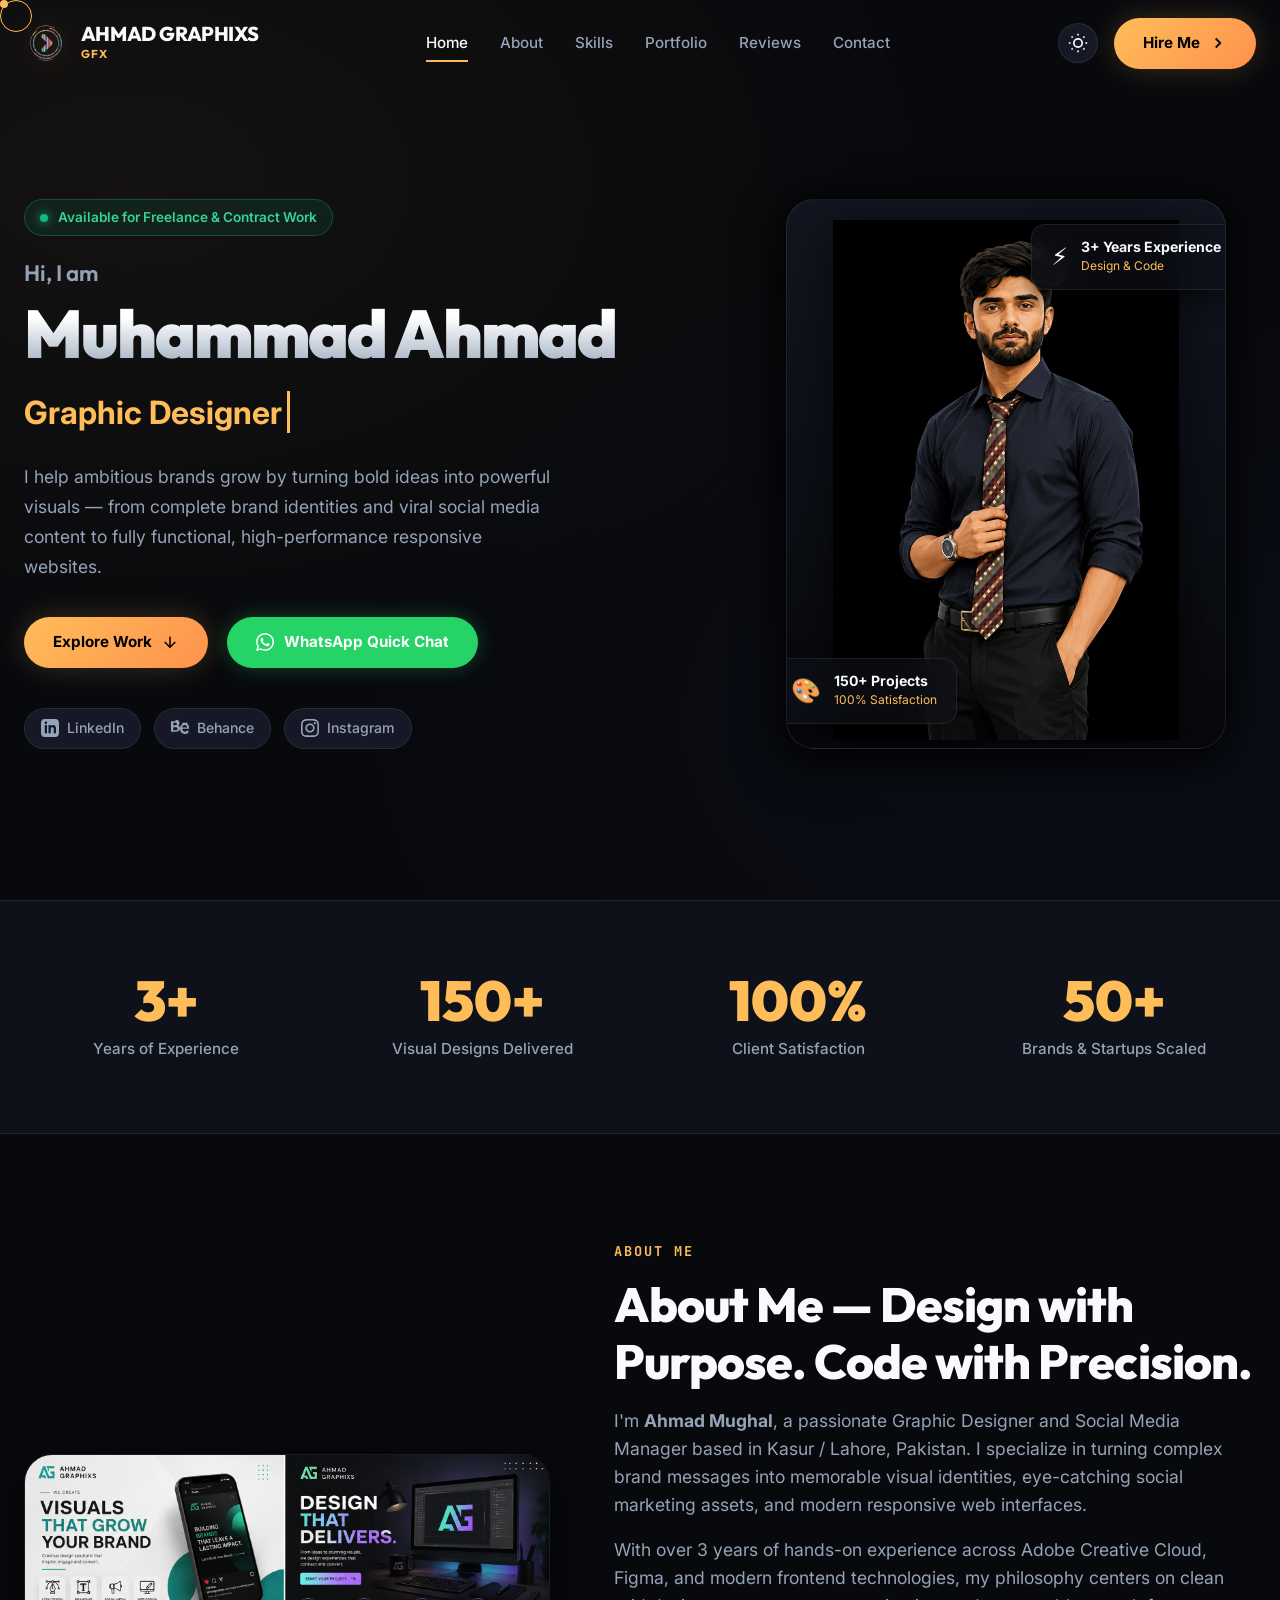
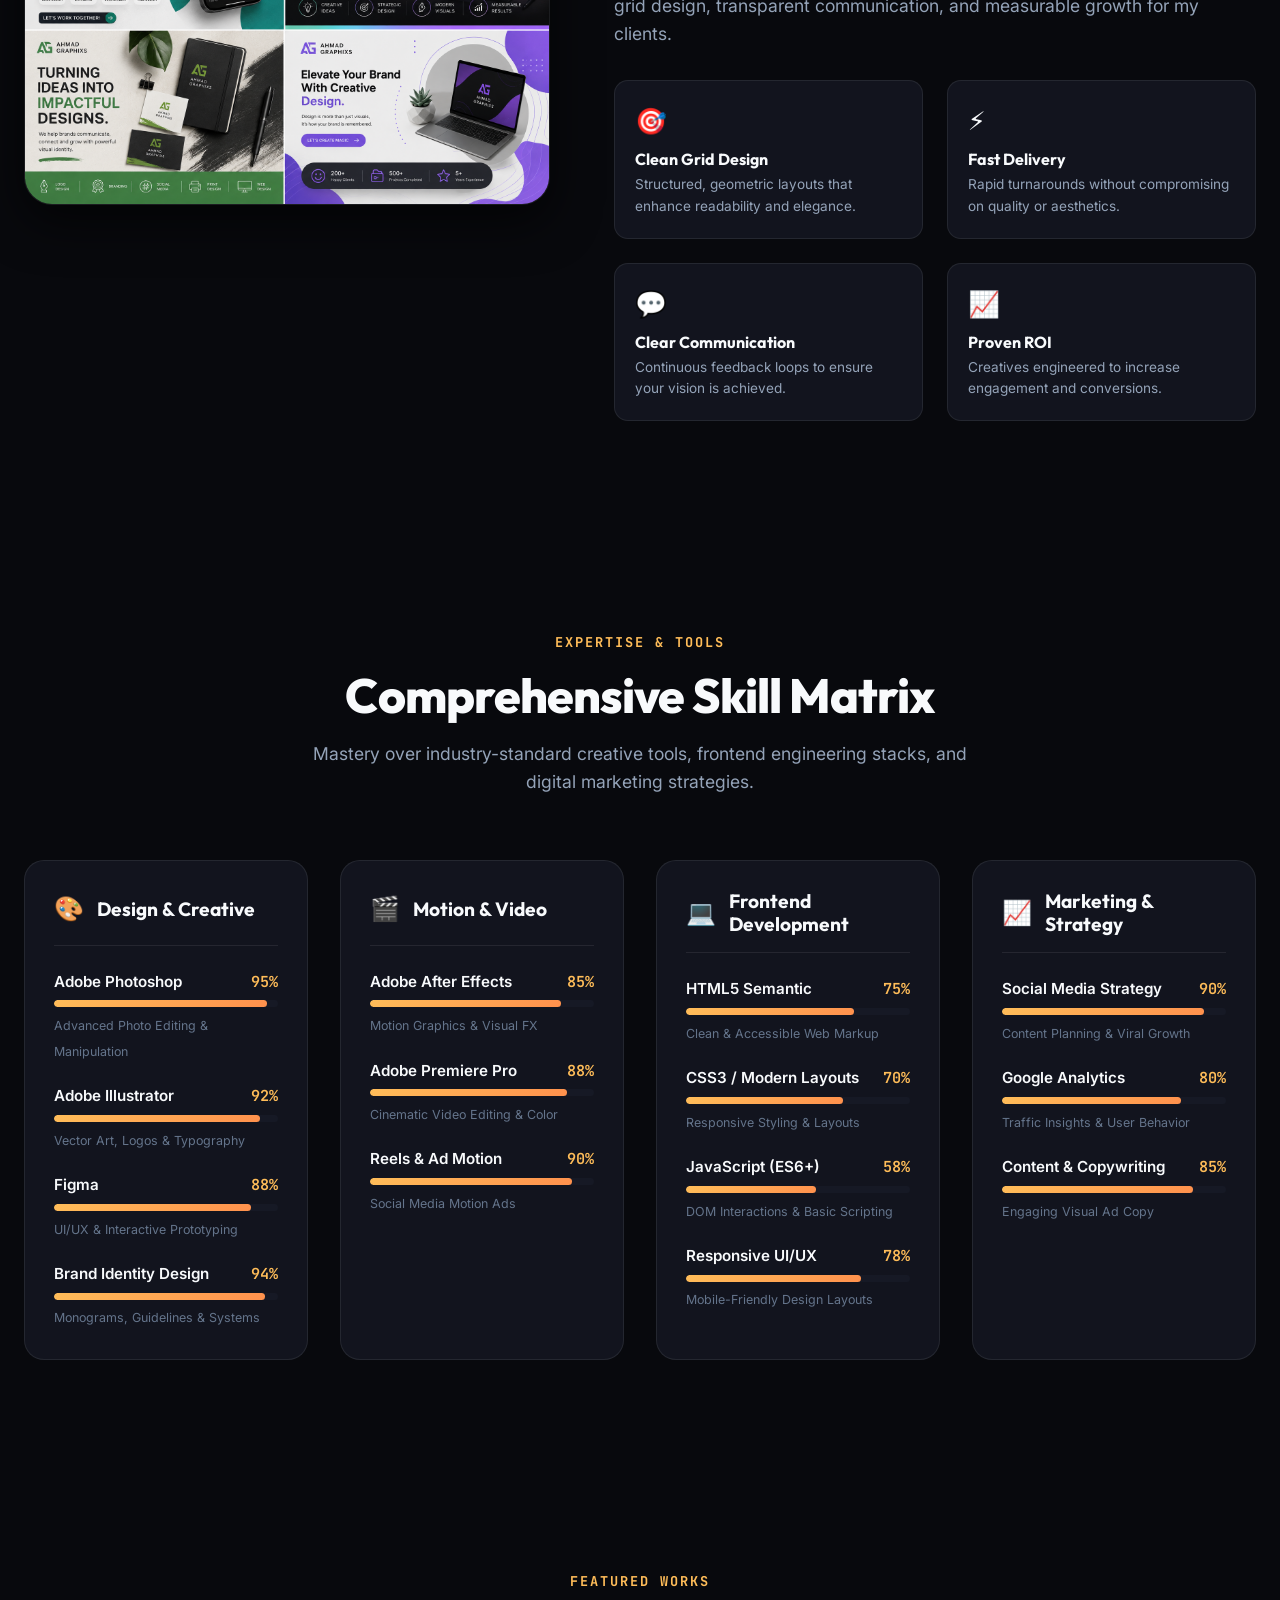
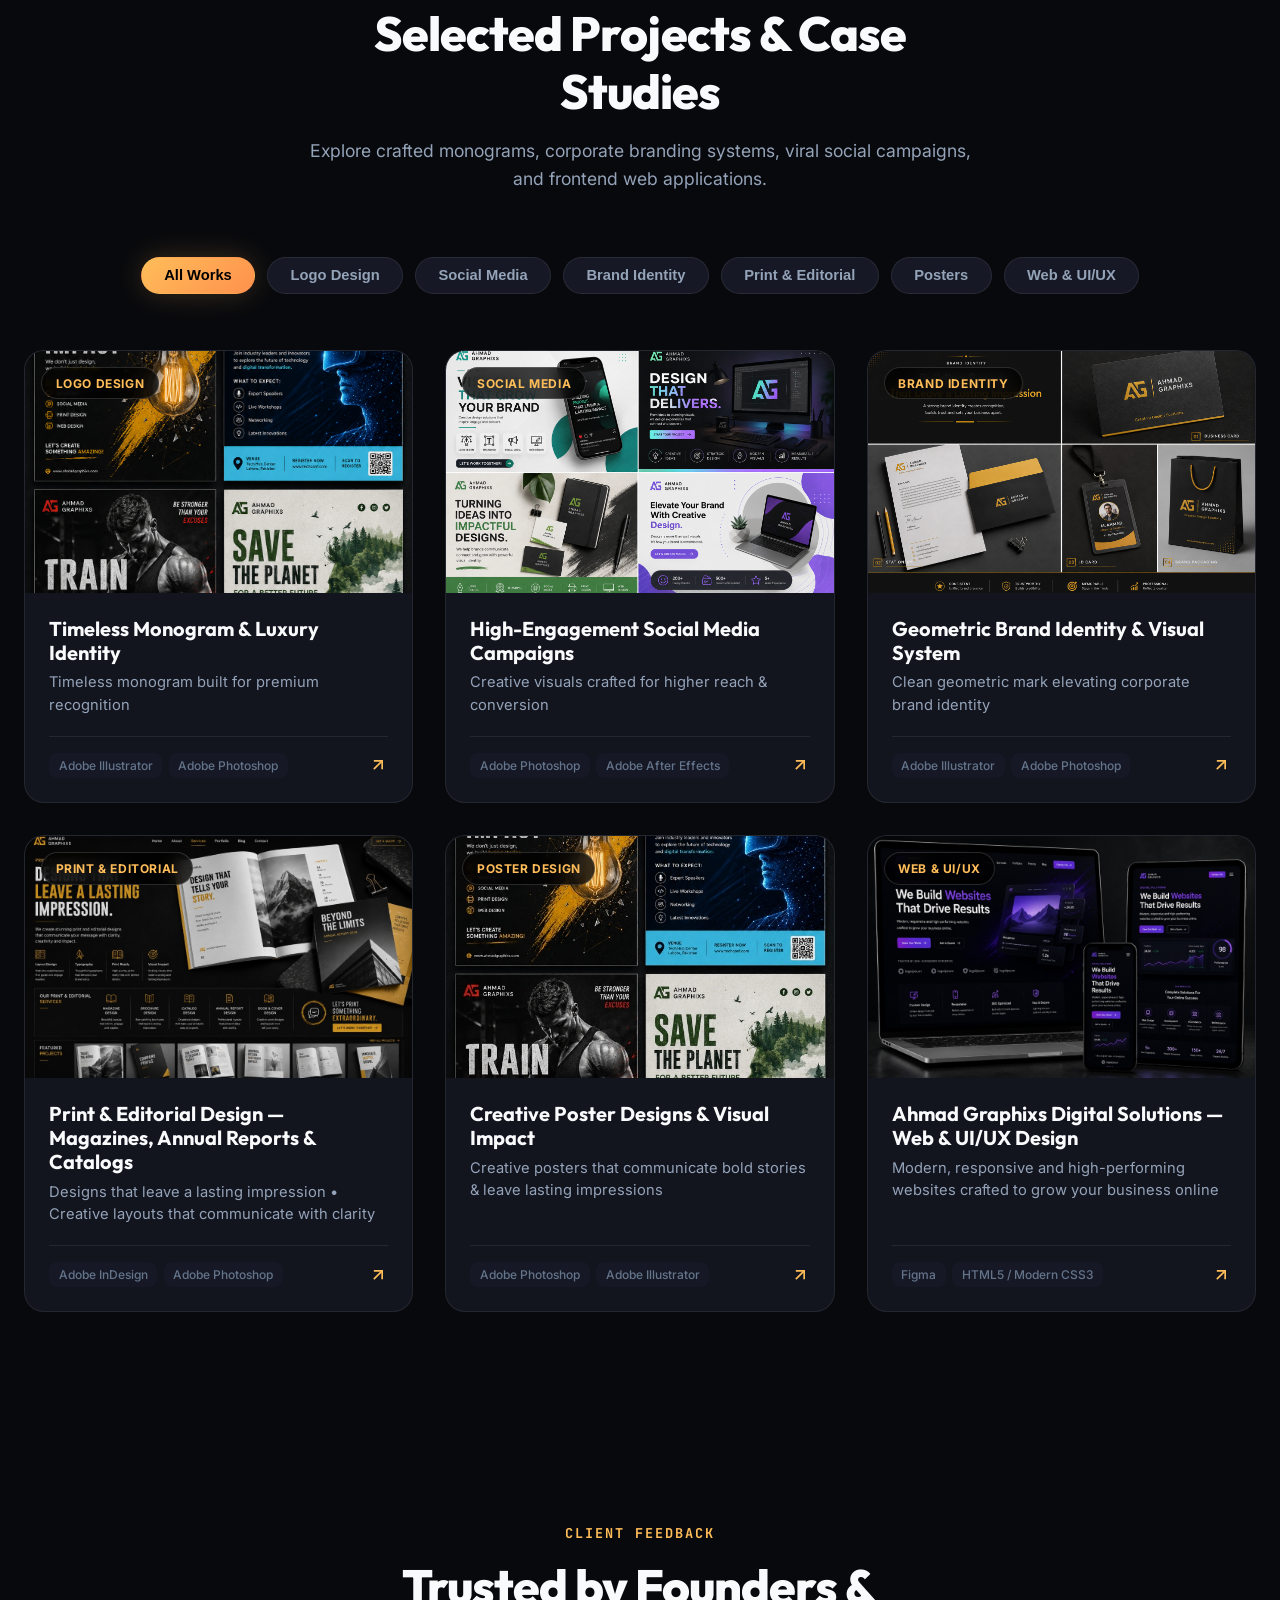
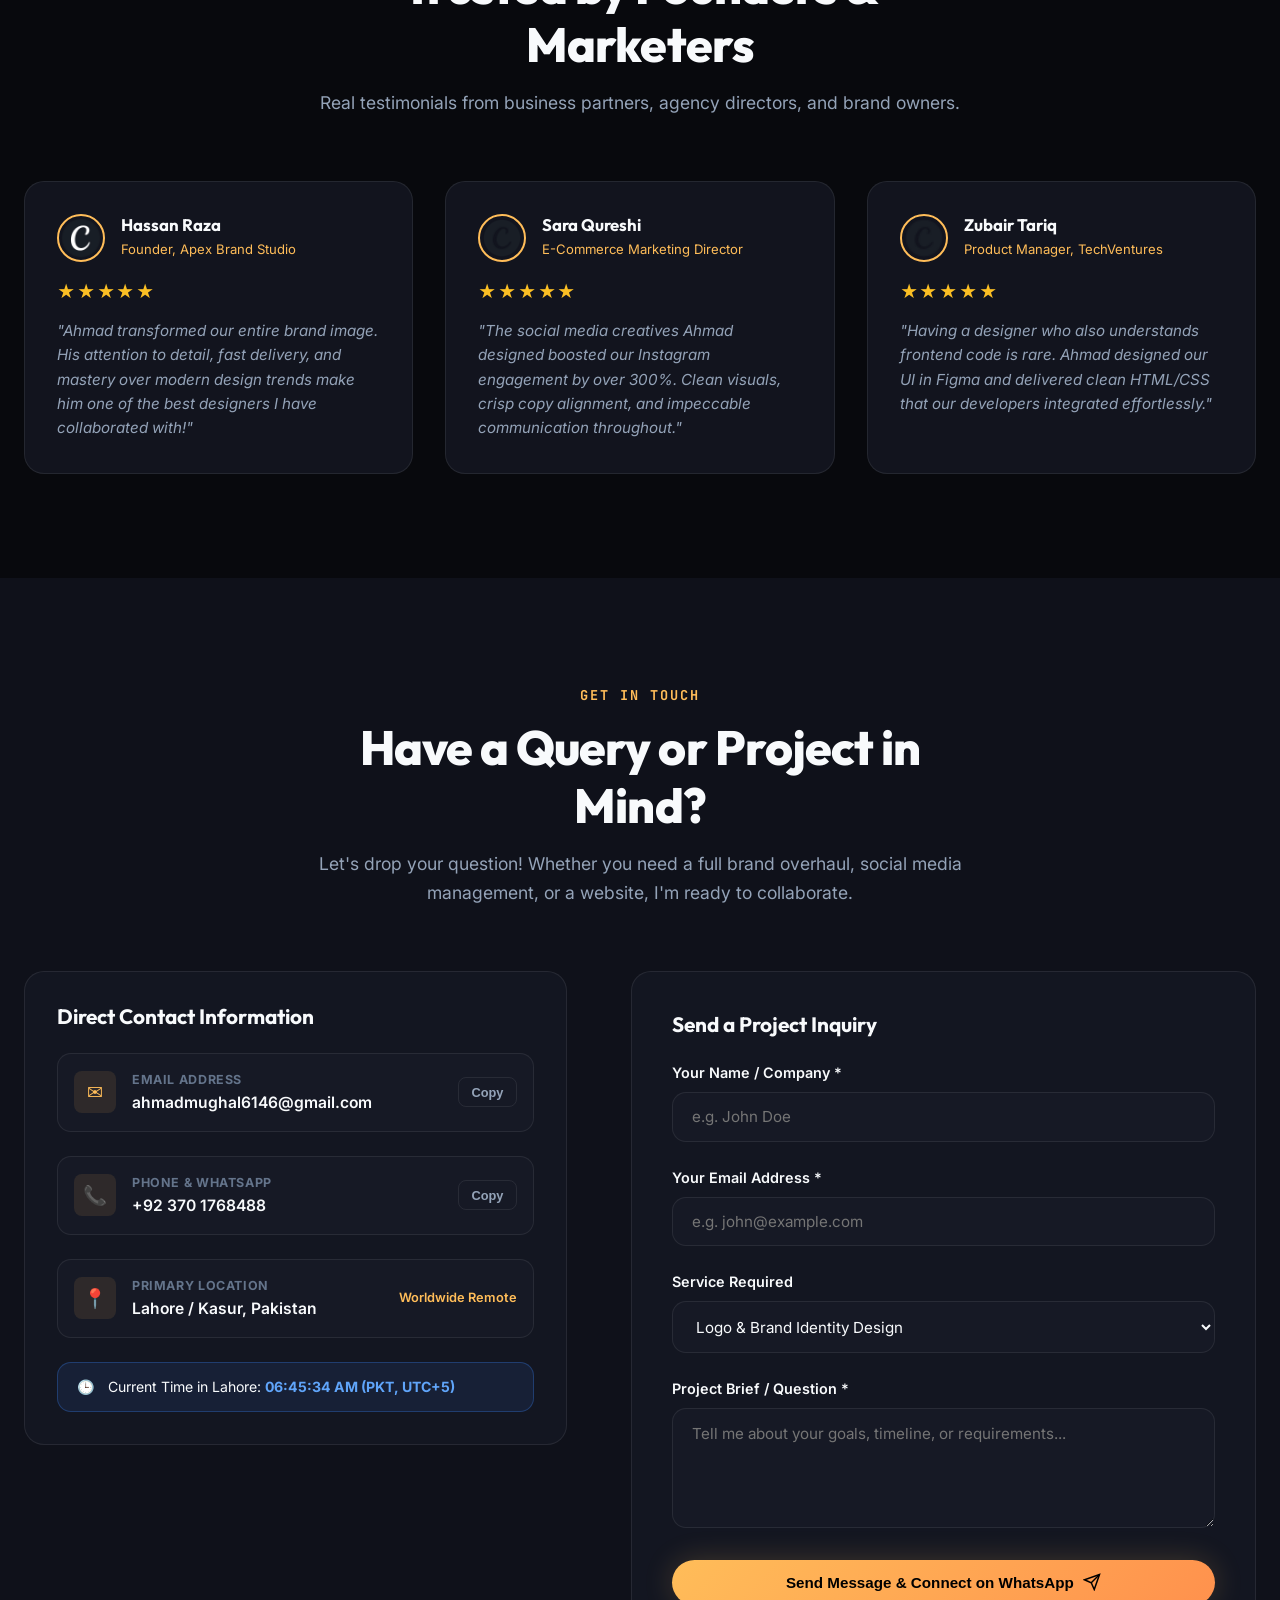
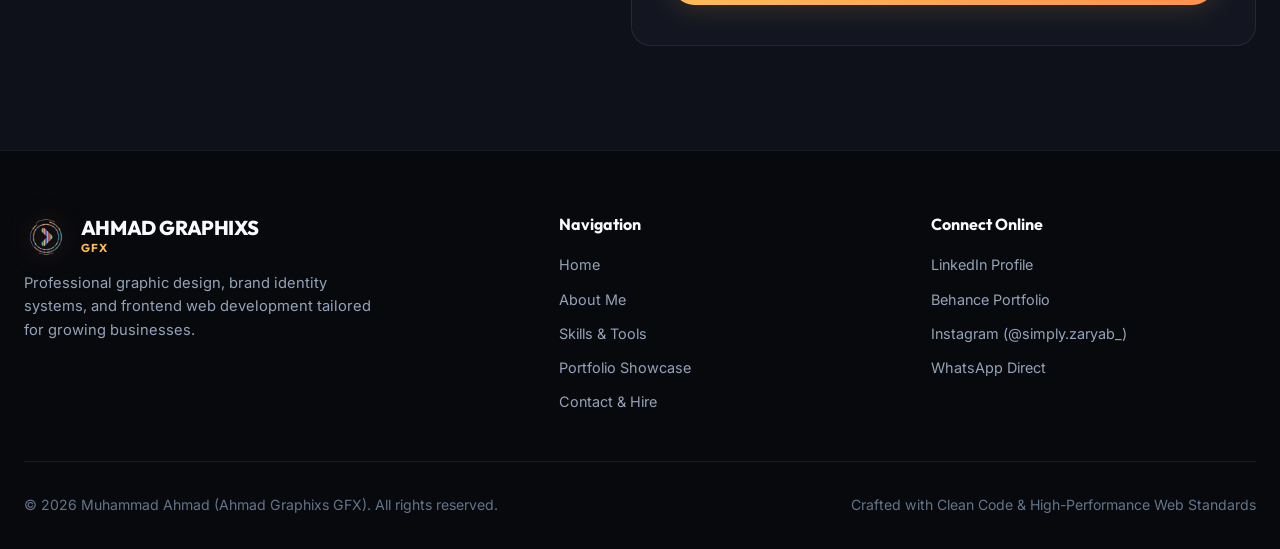
==== index.html @ 19b8e4b9 "Initial commit: Redesigned Muhammad Ahmad Portfolio" ====
<!DOCTYPE html>
<html lang="en" class="theme-obsidian">
<head>
  <meta charset="UTF-8" />
  <meta name="viewport" content="width=device-width, initial-scale=1.0" />
  <title>Muhammad Ahmad — Graphic Designer & Frontend Developer | Ahmad Graphixs GFX</title>
  <meta name="description" content="Official portfolio of Muhammad Ahmad (Ahmad Graphixs GFX). Expert in Logo Design, Brand Identity, Social Media Creatives, Video Motion, and Responsive Frontend Development." />
  <meta name="keywords" content="Muhammad Ahmad, Ahmad Graphixs GFX, Graphic Designer, Frontend Developer, Brand Identity, Logo Design, Lahore, Kasur, Pakistan, Social Media Manager" />
  <meta name="author" content="Muhammad Ahmad" />

  <!-- OpenGraph / Social Meta -->
  <meta property="og:type" content="website" />
  <meta property="og:title" content="Muhammad Ahmad — Graphic Designer & Frontend Developer" />
  <meta property="og:description" content="Turning bold ideas into powerful visuals & high-performance digital experiences." />
  <meta property="og:image" content="assets/media/58acad286797eb926b2c9e720957b176.png" />
  <meta property="twitter:card" content="summary_large_image" />

  <!-- Google Fonts Preconnect -->
  <link rel="preconnect" href="https://fonts.googleapis.com" />
  <link rel="preconnect" href="https://fonts.gstatic.com" crossorigin />
  <link href="https://fonts.googleapis.com/css2?family=Inter:wght@400;500;600;700&family=JetBrains+Mono:wght@500;700&family=Outfit:wght@600;700;800;900&display=swap" rel="stylesheet" />

  <link rel="icon" type="image/png" href="assets/images/favicon.png" />
  <!-- Stylesheets -->
  <link rel="stylesheet" href="css/style.css" />
  <link rel="stylesheet" href="css/components.css" />
  <link rel="stylesheet" href="css/animations.css" />

  <!-- Structured Data (JSON-LD) -->
  <script type="application/ld+json">
  {
    "@context": "https://schema.org",
    "@type": "Person",
    "name": "Muhammad Ahmad",
    "alternateName": "Ahmad Mughal",
    "jobTitle": "Graphic Designer & Frontend Developer",
    "url": "https://mhahmadportfolio.my.canva.site/",
    "sameAs": [
      "https://www.linkedin.com/in/muhammad-ahmad-1760a12bb/",
      "https://www.instagram.com/simply.zaryab_?igsi=MWtzdGdoa2d5bGEwdA==",
      "https://www.behance.net/mhahmad1406"
    ],
    "address": {
      "@type": "PostalAddress",
      "addressLocality": "Lahore / Kasur",
      "addressCountry": "Pakistan"
    },
    "email": "ahmadmughal6146@gmail.com",
    "telephone": "+923701768488"
  }
  </script>
</head>
<body>

  <!-- Custom Glowing Cursor -->
  <div id="custom-cursor" class="custom-cursor"></div>
  <div id="custom-cursor-dot" class="custom-cursor-dot"></div>

  <!-- Scroll Progress Indicator -->
  <div class="scroll-progress-container">
    <div id="scroll-progress-bar" class="scroll-progress-bar"></div>
  </div>

  <!-- Header Navigation -->
  <header class="header-nav">
    <div class="container nav-wrapper">
      <a href="#home" class="brand-logo" aria-label="Ahmad Graphixs GFX Home">
        <img src="assets/images/brand-logo-gold.png" alt="Ahmad Graphixs Logo" class="brand-logo-img" />
        <div class="brand-text">
          <span class="brand-name">AHMAD GRAPHIXS</span>
          <span class="brand-sub">GFX</span>
        </div>
      </a>

      <nav id="nav-menu-links" class="nav-menu-links">
        <a href="#home" class="nav-link active">Home</a>
        <a href="#about" class="nav-link">About</a>
        <a href="#skills" class="nav-link">Skills</a>
        <a href="#portfolio" class="nav-link">Portfolio</a>
        <a href="#testimonials" class="nav-link">Reviews</a>
        <a href="#contact" class="nav-link">Contact</a>
      </nav>

      <div class="nav-actions">
        <button id="theme-toggle-btn" class="theme-toggle-btn" title="Toggle Visual Theme" aria-label="Toggle Theme">
          <svg width="20" height="20" viewBox="0 0 24 24" fill="none" stroke="currentColor" stroke-width="2"><circle cx="12" cy="12" r="5"></circle><line x1="12" y1="1" x2="12" y2="3"></line><line x1="12" y1="21" x2="12" y2="23"></line><line x1="4.22" y1="4.22" x2="5.64" y2="5.64"></line><line x1="18.36" y1="18.36" x2="19.78" y2="19.78"></line><line x1="1" y1="12" x2="3" y2="12"></line><line x1="21" y1="12" x2="23" y2="12"></line><line x1="4.22" y1="19.78" x2="5.64" y2="18.36"></line><line x1="18.36" y1="5.64" x2="19.78" y2="4.22"></line></svg>
        </button>

        <a href="https://wa.me/923701768488?text=Hi%20Ahmad,%20I%20would%20like%20to%20discuss%20a%20project%20with%20you!" target="_blank" class="btn btn-primary">
          <span>Hire Me</span>
          <svg width="18" height="18" viewBox="0 0 24 24" fill="none" stroke="currentColor" stroke-width="2.5"><polyline points="9 18 15 12 9 6"></polyline></svg>
        </a>

        <button id="mobile-menu-toggle" class="mobile-menu-toggle" aria-label="Open Navigation Menu">
          <svg width="24" height="24" viewBox="0 0 24 24" fill="none" stroke="currentColor" stroke-width="2"><line x1="3" y1="12" x2="21" y2="12"></line><line x1="3" y1="6" x2="21" y2="6"></line><line x1="3" y1="18" x2="21" y2="18"></line></svg>
        </button>
      </div>
    </div>
  </header>

  <!-- Hero Section -->
  <section id="home" class="hero-section">
    <div class="container hero-grid">
      <div class="hero-content-col">
        <div class="hero-availability-pill">
          <span class="pulse-dot"></span>
          <span>Available for Freelance & Contract Work</span>
        </div>

        <h3 class="hero-greeting">Hi, I am</h3>
        <h1 class="hero-name">Muhammad Ahmad</h1>

        <div class="hero-role-wrapper">
          <span id="hero-typewriter">Graphic Designer</span>
          <span class="typewriter-cursor"></span>
        </div>

        <p class="hero-bio">
          I help ambitious brands grow by turning bold ideas into powerful visuals — from complete brand identities and viral social media content to fully functional, high-performance responsive websites.
        </p>

        <div class="hero-cta-group">
          <a href="#portfolio" class="btn btn-primary">
            <span>Explore Work</span>
            <svg width="18" height="18" viewBox="0 0 24 24" fill="none" stroke="currentColor" stroke-width="2"><line x1="12" y1="5" x2="12" y2="19"></line><polyline points="19 12 12 19 5 12"></polyline></svg>
          </a>

          <a href="https://wa.me/923701768488?text=Hello%20Ahmad!%20I'm%20interested%20in%20working%20with%20you." target="_blank" class="btn btn-whatsapp">
            <svg width="18" height="18" viewBox="0 0 24 24" fill="currentColor"><path d="M.057 24l1.687-6.163c-1.041-1.804-1.588-3.849-1.587-5.946.003-6.556 5.338-11.891 11.893-11.891 3.181.001 6.167 1.24 8.413 3.488 2.245 2.248 3.481 5.236 3.48 8.414-.003 6.557-5.338 11.892-11.893 11.892-1.99-.001-3.951-.5-5.688-1.448l-6.305 1.654zm6.597-3.807c1.676.995 3.276 1.591 5.392 1.592 5.448 0 9.886-4.434 9.889-9.885.002-5.462-4.415-9.89-9.881-9.892-5.452 0-9.887 4.434-9.889 9.884-.001 2.225.651 3.891 1.746 5.634l-.999 3.648 3.742-.981zm11.387-5.464c-.074-.124-.272-.198-.57-.347-.297-.149-1.758-.868-2.031-.967-.272-.099-.47-.149-.669.149-.198.297-.768.967-.941 1.165-.173.198-.347.223-.644.074-.297-.149-1.255-.462-2.39-1.475-.883-.788-1.48-1.761-1.653-2.059-.173-.297-.018-.458.13-.606.134-.133.297-.347.446-.521.151-.172.2-.296.3-.495.099-.198.05-.372-.025-.521-.075-.148-.669-1.611-.916-2.206-.242-.579-.487-.501-.669-.51l-.57-.01c-.198 0-.52.074-.792.372s-1.04 1.016-1.04 2.479 1.065 2.876 1.213 3.074c.149.198 2.095 3.2 5.076 4.487.709.306 1.263.489 1.694.626.712.226 1.36.194 1.872.118.571-.085 1.758-.719 2.006-1.413.248-.695.248-1.29.173-1.414z"/></svg>
            <span>WhatsApp Quick Chat</span>
          </a>
        </div>

        <div class="hero-social-pills">
          <a href="https://www.linkedin.com/in/muhammad-ahmad-1760a12bb/" target="_blank" class="social-pill" title="LinkedIn">
            <svg width="18" height="18" viewBox="0 0 24 24" fill="currentColor"><path d="M19 0h-14c-2.761 0-5 2.239-5 5v14c0 2.761 2.239 5 5 5h14c2.762 0 5-2.239 5-5v-14c0-2.761-2.238-5-5-5zm-11 19h-3v-11h3v11zm-1.5-12.268c-.966 0-1.75-.79-1.75-1.764s.784-1.764 1.75-1.764 1.75.79 1.75 1.764-.783 1.764-1.75 1.764zm13.5 12.268h-3v-5.604c0-3.368-4-3.113-4 0v5.604h-3v-11h3v1.765c1.396-2.586 7-2.777 7 2.476v6.759z"/></svg>
            <span>LinkedIn</span>
          </a>
          <a href="https://www.behance.net/mhahmad1406" target="_blank" class="social-pill" title="Behance">
            <svg width="18" height="18" viewBox="0 0 24 24" fill="currentColor"><path d="M22 7h-7v-2h7v2zm1.726 10c-.442 1.297-2.029 3-5.101 3-4.045 0-6.625-2.827-6.625-6.84 0-4.148 2.68-7.16 6.555-7.16 3.978 0 6.068 2.988 5.794 7.026h-9.351c.074 2.203 1.559 3.974 3.738 3.974 1.831 0 2.871-.986 3.256-1.895l1.734 1.895zm-8.818-5.748h6.586c-.057-1.823-1.228-3.252-3.238-3.252-2.039 0-3.264 1.455-3.348 3.252zm-8.908-8.252h-6v14h6.059c3.084 0 5.941-1.397 5.941-4.707 0-1.928-1.077-3.308-2.605-3.87 1.157-.59 1.944-1.748 1.944-3.24 0-2.823-2.186-4.183-5.339-4.183zm-3 5.474v-3.474h2.529c1.472 0 2.471.493 2.471 1.733 0 1.246-.999 1.741-2.471 1.741h-2.529zm0 6.526v-4.041h2.909c1.697 0 2.766.581 2.766 2.019 0 1.442-1.069 2.022-2.766 2.022h-2.909z"/></svg>
            <span>Behance</span>
          </a>
          <a href="https://www.instagram.com/simply.zaryab_?igsi=MWtzdGdoa2d5bGEwdA==" target="_blank" class="social-pill" title="Instagram">
            <svg width="18" height="18" viewBox="0 0 24 24" fill="currentColor"><path d="M12 2.163c3.204 0 3.584.012 4.85.07 3.252.148 4.771 1.691 4.919 4.919.058 1.265.069 1.645.069 4.849 0 3.205-.012 3.584-.069 4.849-.149 3.225-1.664 4.771-4.919 4.919-1.266.058-1.644.07-4.85.07-3.204 0-3.584-.012-4.849-.07-3.26-.149-4.771-1.699-4.919-4.92-.058-1.265-.07-1.644-.07-4.849 0-3.204.013-3.583.07-4.849.149-3.227 1.664-4.771 4.919-4.919 1.266-.057 1.645-.069 4.849-.069zm0-2.163c-3.259 0-3.667.014-4.947.072-4.358.2-6.78 2.618-6.98 6.98-.059 1.281-.073 1.689-.073 4.948 0 3.259.014 3.668.072 4.948.2 4.358 2.618 6.78 6.98 6.98 1.281.058 1.689.072 4.948.072 3.259 0 3.668-.014 4.948-.072 4.354-.2 6.782-2.618 6.979-6.98.059-1.28.073-1.689.073-4.948 0-3.259-.014-3.667-.072-4.947-.196-4.354-2.617-6.78-6.979-6.98-1.281-.059-1.69-.073-4.949-.073zm0 5.838c-3.403 0-6.162 2.759-6.162 6.162s2.759 6.163 6.162 6.163 6.162-2.759 6.162-6.163c0-3.403-2.759-6.162-6.162-6.162zm0 10.162c-2.209 0-4-1.79-4-4 0-2.209 1.791-4 4-4s4 1.791 4 4c0 2.21-1.791 4-4 4zm6.406-11.845c-.796 0-1.441.645-1.441 1.44s.645 1.44 1.441 1.44c.795 0 1.439-.645 1.439-1.44s-.644-1.44-1.439-1.44z"/></svg>
            <span>Instagram</span>
          </a>
        </div>
      </div>

      <div class="hero-visual-container">
        <div class="hero-visual-card">
          <img src="assets/images/hero-portrait.png" alt="Muhammad Ahmad — Graphic Designer & Frontend Developer" class="hero-main-img" />
          
          <div class="hero-badge-float top-badge floating-anim-1">
            <span class="float-badge-icon">⚡</span>
            <div>
              <div class="float-badge-title">3+ Years Experience</div>
              <div class="float-badge-sub">Design & Code</div>
            </div>
          </div>

          <div class="hero-badge-float bottom-badge floating-anim-2">
            <span class="float-badge-icon">🎨</span>
            <div>
              <div class="float-badge-title">150+ Projects</div>
              <div class="float-badge-sub">100% Satisfaction</div>
            </div>
          </div>
        </div>
      </div>
    </div>
  </section>

  <!-- Interactive Stats Banner -->
  <section id="stats-counter-section" class="stats-counter-section">
    <div class="container stats-grid">
      <div class="stat-card-item">
        <div class="counter-number" data-target="3" data-suffix="+">0</div>
        <div class="stat-label-text">Years of Experience</div>
      </div>
      <div class="stat-card-item">
        <div class="counter-number" data-target="150" data-suffix="+">0</div>
        <div class="stat-label-text">Visual Designs Delivered</div>
      </div>
      <div class="stat-card-item">
        <div class="counter-number" data-target="100" data-suffix="%">0</div>
        <div class="stat-label-text">Client Satisfaction</div>
      </div>
      <div class="stat-card-item">
        <div class="counter-number" data-target="50" data-suffix="+">0</div>
        <div class="stat-label-text">Brands & Startups Scaled</div>
      </div>
    </div>
  </section>

  <!-- About Me Section -->
  <section id="about" class="about-section">
    <div class="container about-grid">
      <div class="about-visual-col">
        <div class="about-img-frame">
          <img src="assets/media/3e88169f57c7f25b2876dc4e9b547a78.png" alt="Ahmad Mughal Creative Showcase" loading="lazy" />
        </div>
      </div>

      <div class="about-content-col">
        <span class="section-tag">ABOUT ME</span>
        <h2 class="section-title">About Me — Design with Purpose. Code with Precision.</h2>
        <p class="section-desc">
          I'm <strong>Ahmad Mughal</strong>, a passionate Graphic Designer and Social Media Manager based in Kasur / Lahore, Pakistan. I specialize in turning complex brand messages into memorable visual identities, eye-catching social marketing assets, and modern responsive web interfaces.
        </p>
        <p class="section-desc" style="margin-top: 1rem;">
          With over 3 years of hands-on experience across Adobe Creative Cloud, Figma, and modern frontend technologies, my philosophy centers on clean grid design, transparent communication, and measurable growth for my clients.
        </p>

        <div class="about-highlights-list">
          <div class="about-highlight-card">
            <div class="highlight-card-icon">🎯</div>
            <h3 class="highlight-card-title">Clean Grid Design</h3>
            <p class="highlight-card-desc">Structured, geometric layouts that enhance readability and elegance.</p>
          </div>
          <div class="about-highlight-card">
            <div class="highlight-card-icon">⚡</div>
            <h3 class="highlight-card-title">Fast Delivery</h3>
            <p class="highlight-card-desc">Rapid turnarounds without compromising on quality or aesthetics.</p>
          </div>
          <div class="about-highlight-card">
            <div class="highlight-card-icon">💬</div>
            <h3 class="highlight-card-title">Clear Communication</h3>
            <p class="highlight-card-desc">Continuous feedback loops to ensure your vision is achieved.</p>
          </div>
          <div class="about-highlight-card">
            <div class="highlight-card-icon">📈</div>
            <h3 class="highlight-card-title">Proven ROI</h3>
            <p class="highlight-card-desc">Creatives engineered to increase engagement and conversions.</p>
          </div>
        </div>
      </div>
    </div>
  </section>

  <!-- Skills Matrix Section -->
  <section id="skills" class="skills-section">
    <div class="container">
      <div class="section-header">
        <span class="section-tag">Expertise & Tools</span>
        <h2 class="section-title">Comprehensive Skill Matrix</h2>
        <p class="section-desc">Mastery over industry-standard creative tools, frontend engineering stacks, and digital marketing strategies.</p>
      </div>

      <div id="skills-matrix-grid" class="skills-matrix-grid">
        <!-- Rendered dynamically by main.js -->
      </div>
    </div>
  </section>

  <!-- Portfolio Showcase Section -->
  <section id="portfolio" class="portfolio-section">
    <div class="container">
      <div class="section-header">
        <span class="section-tag">Featured Works</span>
        <h2 class="section-title">Selected Projects & Case Studies</h2>
        <p class="section-desc">Explore crafted monograms, corporate branding systems, viral social campaigns, and frontend web applications.</p>
      </div>

      <!-- Filter Tabs -->
      <div class="portfolio-filter-row">
        <button class="filter-pill active" data-filter="all">All Works</button>
        <button class="filter-pill" data-filter="logo">Logo Design</button>
        <button class="filter-pill" data-filter="social">Social Media</button>
        <button class="filter-pill" data-filter="branding">Brand Identity</button>
        <button class="filter-pill" data-filter="print">Print & Editorial</button>
        <button class="filter-pill" data-filter="posters">Posters</button>
        <button class="filter-pill" data-filter="web">Web & UI/UX</button>
      </div>

      <!-- Projects Grid -->
      <div id="portfolio-grid" class="portfolio-grid">
        <!-- Rendered dynamically by main.js -->
      </div>
    </div>
  </section>

  <!-- Testimonials Section -->
  <section id="testimonials" class="testimonials-section">
    <div class="container">
      <div class="section-header">
        <span class="section-tag">Client Feedback</span>
        <h2 class="section-title">Trusted by Founders & Marketers</h2>
        <p class="section-desc">Real testimonials from business partners, agency directors, and brand owners.</p>
      </div>

      <div id="testimonials-slider" class="testimonials-slider">
        <!-- Rendered dynamically by main.js -->
      </div>
    </div>
  </section>

  <!-- Contact & Hire Me Section -->
  <section id="contact" class="contact-section">
    <div class="container">
      <div class="section-header">
        <span class="section-tag">Get In Touch</span>
        <h2 class="section-title">Have a Query or Project in Mind?</h2>
        <p class="section-desc">Let's drop your question! Whether you need a full brand overhaul, social media management, or a website, I'm ready to collaborate.</p>
      </div>

      <div class="contact-grid">
        <!-- Left: Direct Info & Timezone -->
        <div class="contact-info-column">
          <div class="contact-direct-card">
            <h3 style="font-size: 1.3rem; font-weight: 700;">Direct Contact Information</h3>
            
            <div class="contact-item">
              <div class="contact-item-left">
                <div class="contact-item-icon">✉️</div>
                <div>
                  <div class="contact-item-title">Email Address</div>
                  <div class="contact-item-val">ahmadmughal6146@gmail.com</div>
                </div>
              </div>
              <button class="btn-copy" data-copy="ahmadmughal6146@gmail.com" data-copy-label="Email">Copy</button>
            </div>

            <div class="contact-item">
              <div class="contact-item-left">
                <div class="contact-item-icon">📞</div>
                <div>
                  <div class="contact-item-title">Phone & WhatsApp</div>
                  <div class="contact-item-val">+92 370 1768488</div>
                </div>
              </div>
              <button class="btn-copy" data-copy="+923701768488" data-copy-label="Phone Number">Copy</button>
            </div>

            <div class="contact-item">
              <div class="contact-item-left">
                <div class="contact-item-icon">📍</div>
                <div>
                  <div class="contact-item-title">Primary Location</div>
                  <div class="contact-item-val">Lahore / Kasur, Pakistan</div>
                </div>
              </div>
              <span style="font-size: 0.8rem; color: var(--accent-primary); font-weight: 600;">Worldwide Remote</span>
            </div>

            <div class="time-zone-badge">
              <span>🕒</span>
              <div>
                <span>Current Time in Lahore: </span>
                <strong id="live-lahore-time">Loading PKT...</strong>
              </div>
            </div>
          </div>
        </div>

        <!-- Right: Interactive Form -->
        <div class="contact-form-card">
          <h3 style="font-size: 1.3rem; font-weight: 700; margin-bottom: 1.5rem;">Send a Project Inquiry</h3>
          <form id="contact-form">
            <div class="form-group">
              <label for="contact-name" class="form-label">Your Name / Company *</label>
              <input type="text" id="contact-name" class="form-input" placeholder="e.g. John Doe" required />
            </div>

            <div class="form-group">
              <label for="contact-email" class="form-label">Your Email Address *</label>
              <input type="email" id="contact-email" class="form-input" placeholder="e.g. john@example.com" required />
            </div>

            <div class="form-group">
              <label for="contact-service" class="form-label">Service Required</label>
              <select id="contact-service" class="form-select">
                <option value="Logo & Brand Identity">Logo & Brand Identity Design</option>
                <option value="Social Media Graphics & Management">Social Media Graphics & Management</option>
                <option value="Brochures & Print Media">Brochures, Posters & Print Media</option>
                <option value="Video Editing & Motion Graphics">Video Editing & Motion Graphics</option>
                <option value="Frontend Web Development">Responsive Frontend Web Development</option>
                <option value="Full Creative Retainer">Full Creative Retainer / Partnership</option>
              </select>
            </div>

            <div class="form-group">
              <label for="contact-message" class="form-label">Project Brief / Question *</label>
              <textarea id="contact-message" class="form-textarea" placeholder="Tell me about your goals, timeline, or requirements..." required></textarea>
            </div>

            <button type="submit" class="btn btn-primary w-full">
              <span>Send Message & Connect on WhatsApp</span>
              <svg width="18" height="18" viewBox="0 0 24 24" fill="none" stroke="currentColor" stroke-width="2"><line x1="22" y1="2" x2="11" y2="13"></line><polygon points="22 2 15 22 11 13 2 9 22 2"></polygon></svg>
            </button>
          </form>
        </div>
      </div>
    </div>
  </section>

  <!-- Footer -->
  <footer class="footer-main">
    <div class="container">
      <div class="footer-top-grid">
        <div>
          <a href="#home" class="brand-logo">
            <img src="assets/images/brand-logo-gold.png" alt="Ahmad Graphixs Logo" class="brand-logo-img" />
            <div class="brand-text">
              <span class="brand-name">AHMAD GRAPHIXS</span>
              <span class="brand-sub">GFX</span>
            </div>
          </a>
          <p class="footer-brand-desc">
            Professional graphic design, brand identity systems, and frontend web development tailored for growing businesses.
          </p>
        </div>

        <div>
          <h4 class="footer-col-title">Navigation</h4>
          <div class="footer-links-list">
            <a href="#home" class="footer-link">Home</a>
            <a href="#about" class="footer-link">About Me</a>
            <a href="#skills" class="footer-link">Skills & Tools</a>
            <a href="#portfolio" class="footer-link">Portfolio Showcase</a>
            <a href="#contact" class="footer-link">Contact & Hire</a>
          </div>
        </div>

        <div>
          <h4 class="footer-col-title">Connect Online</h4>
          <div class="footer-links-list">
            <a href="https://www.linkedin.com/in/muhammad-ahmad-1760a12bb/" target="_blank" class="footer-link">LinkedIn Profile</a>
            <a href="https://www.behance.net/mhahmad1406" target="_blank" class="footer-link">Behance Portfolio</a>
            <a href="https://www.instagram.com/simply.zaryab_?igsi=MWtzdGdoa2d5bGEwdA==" target="_blank" class="footer-link">Instagram (@simply.zaryab_)</a>
            <a href="https://wa.me/923701768488" target="_blank" class="footer-link">WhatsApp Direct</a>
          </div>
        </div>
      </div>

      <div class="footer-bottom-bar">
        <span>© 2026 Muhammad Ahmad (Ahmad Graphixs GFX). All rights reserved.</span>
        <span>Crafted with Clean Code & High-Performance Web Standards</span>
      </div>
    </div>
  </footer>

  <!-- Fullscreen Lightbox & Project Details Modal -->
  <div id="project-modal" class="project-modal-backdrop" role="dialog" aria-modal="true" aria-hidden="true">
    <div class="project-modal-window">
      <button id="modal-close" class="modal-close-btn" aria-label="Close Modal">
        <svg width="22" height="22" viewBox="0 0 24 24" fill="none" stroke="currentColor" stroke-width="2.5"><line x1="18" y1="6" x2="6" y2="18"></line><line x1="6" y1="6" x2="18" y2="18"></line></svg>
      </button>
      <div id="modal-content-wrapper">
        <!-- Injected dynamically by lightbox.js -->
      </div>
    </div>
  </div>

  <!-- Scripts -->
  <script src="js/portfolio-data.js"></script>
  <script src="js/lightbox.js"></script>
  <script src="js/contact.js"></script>
  <script src="js/main.js"></script>
</body>
</html>
---- css/style.css ----
/* ==========================================================================
   MUHAMMAD AHMAD (AHMAD GRAPHIXS GFX) - MODERN PORTFOLIO
   Design System & Global Layout Architecture
   ========================================================================== */

:root,
.theme-obsidian {
  --bg-primary: #08090d;
  --bg-secondary: #0f111a;
  --bg-tertiary: #161925;
  --bg-card: rgba(22, 25, 37, 0.75);
  --bg-glass: rgba(15, 17, 26, 0.65);
  --border-subtle: rgba(255, 255, 255, 0.08);
  --border-focus: rgba(255, 189, 89, 0.4);
  
  --text-primary: #f8fafc;
  --text-secondary: #94a3b8;
  --text-muted: #64748b;
  
  --accent-primary: #ffbd59;
  --accent-secondary: #ff914d;
  --accent-glow: rgba(255, 189, 89, 0.25);
  --accent-gradient: linear-gradient(135deg, #ffbd59 0%, #ff914d 100%);
  
  --brand-blue: #3b82f6;
  --brand-indigo: #6366f1;
  --brand-cyan: #06b6d4;
  --success: #10b981;
  
  --shadow-sm: 0 2px 8px rgba(0, 0, 0, 0.4);
  --shadow-md: 0 8px 24px rgba(0, 0, 0, 0.5);
  --shadow-lg: 0 16px 48px rgba(0, 0, 0, 0.65);
  --shadow-glow: 0 0 30px rgba(255, 189, 89, 0.2);

  --font-sans: 'Inter', system-ui, -apple-system, BlinkMacSystemFont, 'Segoe UI', Roboto, sans-serif;
  --font-display: 'Outfit', 'Inter', system-ui, sans-serif;
  --font-mono: 'JetBrains Mono', monospace;

  --radius-sm: 8px;
  --radius-md: 14px;
  --radius-lg: 20px;
  --radius-xl: 28px;
  --radius-full: 9999px;
  
  --transition-fast: 0.18s cubic-bezier(0.4, 0, 0.2, 1);
  --transition-normal: 0.3s cubic-bezier(0.4, 0, 0.2, 1);
  --transition-smooth: 0.5s cubic-bezier(0.16, 1, 0.3, 1);
}

.theme-gold {
  --bg-primary: #0c0b09;
  --bg-secondary: #161410;
  --bg-tertiary: #221e17;
  --bg-card: rgba(34, 30, 23, 0.8);
  --bg-glass: rgba(22, 20, 16, 0.7);
  --border-subtle: rgba(234, 179, 8, 0.15);
  --border-focus: rgba(234, 179, 8, 0.5);
  --accent-primary: #eab308;
  --accent-secondary: #ca8a04;
  --accent-glow: rgba(234, 179, 8, 0.3);
  --accent-gradient: linear-gradient(135deg, #facc15 0%, #ca8a04 100%);
  --shadow-glow: 0 0 35px rgba(234, 179, 8, 0.25);
}

.theme-cyberpunk {
  --bg-primary: #050510;
  --bg-secondary: #0c0c20;
  --bg-tertiary: #161638;
  --bg-card: rgba(22, 22, 56, 0.8);
  --bg-glass: rgba(12, 12, 32, 0.7);
  --border-subtle: rgba(0, 240, 255, 0.18);
  --border-focus: rgba(255, 0, 128, 0.5);
  --accent-primary: #00f0ff;
  --accent-secondary: #ff007f;
  --accent-glow: rgba(0, 240, 255, 0.3);
  --accent-gradient: linear-gradient(135deg, #00f0ff 0%, #ff007f 100%);
  --shadow-glow: 0 0 35px rgba(0, 240, 255, 0.3);
}

/* Base Reset */
*, *::before, *::after {
  box-sizing: border-box;
  margin: 0;
  padding: 0;
}

html {
  scroll-behavior: smooth;
  font-size: 16px;
  -webkit-text-size-adjust: 100%;
  color-scheme: dark;
}

body {
  font-family: var(--font-sans);
  background-color: var(--bg-primary);
  color: var(--text-primary);
  line-height: 1.6;
  overflow-x: hidden;
  position: relative;
  background-image: 
    radial-gradient(at 10% 20%, rgba(255, 189, 89, 0.05) 0px, transparent 50%),
    radial-gradient(at 90% 80%, rgba(59, 130, 246, 0.04) 0px, transparent 50%);
  background-attachment: fixed;
}

body.modal-open {
  overflow: hidden;
}

/* Typography */
h1, h2, h3, h4, h5, h6 {
  font-family: var(--font-display);
  font-weight: 700;
  color: var(--text-primary);
  line-height: 1.2;
}

p {
  color: var(--text-secondary);
}

a {
  color: inherit;
  text-decoration: none;
  transition: color var(--transition-fast);
}

ul {
  list-style: none;
}

img {
  max-width: 100%;
  height: auto;
  display: block;
}

/* Container */
.container {
  width: 100%;
  max-width: 1280px;
  margin-inline: auto;
  padding-inline: 1.5rem;
}

/* Scroll Progress Bar */
.scroll-progress-container {
  position: fixed;
  top: 0;
  left: 0;
  width: 100%;
  height: 3px;
  background: transparent;
  z-index: 1000;
}

.scroll-progress-bar {
  height: 100%;
  width: 0%;
  background: var(--accent-gradient);
  box-shadow: 0 0 10px var(--accent-primary);
  transition: width 0.1s ease-out;
}

/* Navbar / Header */
.header-nav {
  position: fixed;
  top: 0;
  left: 0;
  width: 100%;
  z-index: 900;
  padding: 1.1rem 0;
  transition: all var(--transition-normal);
}

.header-nav.scrolled {
  padding: 0.75rem 0;
  background: var(--bg-glass);
  backdrop-filter: blur(16px);
  -webkit-backdrop-filter: blur(16px);
  border-bottom: 1px solid var(--border-subtle);
  box-shadow: var(--shadow-sm);
}

.nav-wrapper {
  display: flex;
  align-items: center;
  justify-content: space-between;
}


.brand-logo-img {
  width: 44px;
  height: 44px;
  object-fit: contain;
  filter: drop-shadow(0 0 14px var(--accent-glow));
  transition: transform var(--transition-normal), filter var(--transition-normal);
}

.brand-logo:hover .brand-logo-img {
  transform: rotate(12deg) scale(1.1);
  filter: drop-shadow(0 0 20px var(--accent-primary));
}

.brand-logo {
  display: flex;
  align-items: center;
  gap: 0.8rem;
  font-family: var(--font-display);
  font-weight: 800;
  font-size: 1.25rem;
  letter-spacing: -0.02em;
}

.logo-badge {
  display: inline-flex;
  align-items: center;
  justify-content: center;
  width: 40px;
  height: 40px;
  border-radius: var(--radius-md);
  background: var(--accent-gradient);
  color: #000;
  font-weight: 900;
  font-size: 1.1rem;
  box-shadow: var(--shadow-glow);
}

.brand-text {
  display: flex;
  flex-direction: column;
}

.brand-name {
  color: var(--text-primary);
  line-height: 1.1;
}

.brand-sub {
  font-size: 0.72rem;
  color: var(--accent-primary);
  letter-spacing: 0.1em;
  text-transform: uppercase;
  font-weight: 700;
}

.nav-menu-links {
  display: flex;
  align-items: center;
  gap: 2rem;
}

.nav-link {
  font-size: 0.95rem;
  font-weight: 500;
  color: var(--text-secondary);
  position: relative;
  padding: 0.4rem 0;
}

.nav-link:hover,
.nav-link.active {
  color: var(--text-primary);
}

.nav-link::after {
  content: '';
  position: absolute;
  bottom: 0;
  left: 0;
  width: 0%;
  height: 2px;
  background: var(--accent-primary);
  transition: width var(--transition-normal);
}

.nav-link:hover::after,
.nav-link.active::after {
  width: 100%;
}

.nav-actions {
  display: flex;
  align-items: center;
  gap: 1rem;
}

.theme-toggle-btn {
  background: var(--bg-tertiary);
  border: 1px solid var(--border-subtle);
  color: var(--text-primary);
  width: 40px;
  height: 40px;
  border-radius: var(--radius-full);
  display: flex;
  align-items: center;
  justify-content: center;
  cursor: pointer;
  transition: all var(--transition-fast);
}

.theme-toggle-btn:hover {
  border-color: var(--accent-primary);
  transform: rotate(20deg);
}

.mobile-menu-toggle {
  display: none;
  background: transparent;
  border: none;
  color: var(--text-primary);
  cursor: pointer;
  padding: 0.5rem;
}

/* Hero Section */
.hero-section {
  position: relative;
  min-height: 100vh;
  display: flex;
  align-items: center;
  padding: 8rem 0 5rem;
  overflow: hidden;
}

.hero-grid {
  display: grid;
  grid-template-columns: 1.15fr 0.85fr;
  gap: 3.5rem;
  align-items: center;
}

.hero-availability-pill {
  display: inline-flex;
  align-items: center;
  gap: 0.6rem;
  padding: 0.4rem 0.95rem;
  border-radius: var(--radius-full);
  background: rgba(16, 185, 129, 0.1);
  border: 1px solid rgba(16, 185, 129, 0.3);
  font-size: 0.85rem;
  font-weight: 600;
  color: #34d399;
  margin-bottom: 1.5rem;
}

.pulse-dot {
  width: 8px;
  height: 8px;
  border-radius: 50%;
  background: #10b981;
  box-shadow: 0 0 10px #10b981;
  animation: pulseGlow 2s infinite;
}

.hero-greeting {
  font-size: 1.4rem;
  font-weight: 600;
  color: var(--text-secondary);
  margin-bottom: 0.4rem;
}

.hero-name {
  font-size: clamp(2.5rem, 5.5vw, 4.2rem);
  font-weight: 900;
  letter-spacing: -0.03em;
  margin-bottom: 0.8rem;
  background: linear-gradient(180deg, #ffffff 30%, #94a3b8 100%);
  -webkit-background-clip: text;
  -webkit-text-fill-color: transparent;
}

.hero-role-wrapper {
  font-size: clamp(1.3rem, 2.8vw, 2rem);
  font-weight: 700;
  color: var(--accent-primary);
  margin-bottom: 1.5rem;
  min-height: 2.4rem;
  display: flex;
  align-items: center;
  gap: 0.3rem;
}

.typewriter-cursor {
  display: inline-block;
  width: 3px;
  height: 1.3em;
  background: var(--accent-primary);
  animation: blinkCursor 0.8s infinite;
}

.hero-bio {
  font-size: 1.1rem;
  color: var(--text-secondary);
  line-height: 1.7;
  max-width: 540px;
  margin-bottom: 2.2rem;
}

.hero-cta-group {
  display: flex;
  flex-wrap: wrap;
  align-items: center;
  gap: 1.2rem;
  margin-bottom: 2.5rem;
}

.hero-social-pills {
  display: flex;
  align-items: center;
  gap: 0.8rem;
}

.social-pill {
  display: inline-flex;
  align-items: center;
  gap: 0.5rem;
  padding: 0.5rem 1rem;
  border-radius: var(--radius-full);
  background: var(--bg-tertiary);
  border: 1px solid var(--border-subtle);
  color: var(--text-secondary);
  font-size: 0.88rem;
  font-weight: 500;
  transition: all var(--transition-fast);
}

.social-pill:hover {
  background: var(--bg-secondary);
  border-color: var(--accent-primary);
  color: var(--text-primary);
  transform: translateY(-2px);
}

/* Hero Visual Card */
.hero-visual-container {
  position: relative;
  display: flex;
  justify-content: center;
}

.hero-visual-container::before {
  content: '';
  position: absolute;
  top: 50%;
  left: 50%;
  transform: translate(-50%, -50%);
  width: 320px;
  height: 320px;
  background: radial-gradient(circle, var(--accent-glow) 0%, rgba(59, 130, 246, 0.15) 50%, transparent 70%);
  filter: blur(40px);
  z-index: 0;
  pointer-events: none;
}

.hero-visual-card {
  position: relative;
  z-index: 1;
  border-radius: var(--radius-xl);
  overflow: hidden;
  background: linear-gradient(180deg, rgba(22, 25, 37, 0.8) 0%, rgba(8, 9, 13, 0.95) 100%);
  border: 1px solid var(--border-subtle);
  box-shadow: var(--shadow-lg), 0 0 40px rgba(0, 0, 0, 0.8);
  padding: 1.25rem 1.25rem 0.5rem;
  backdrop-filter: blur(16px);
  max-width: 440px;
  width: 100%;
}

.hero-main-img {
  width: 100%;
  height: auto;
  max-height: 520px;
  border-radius: var(--radius-lg);
  object-fit: contain;
  object-position: top center;
  transform: scale(1);
  transition: transform var(--transition-smooth), filter var(--transition-smooth);
  filter: drop-shadow(0 10px 25px rgba(0, 0, 0, 0.6));
}

.hero-visual-card:hover .hero-main-img {
  transform: scale(1.03);
}

.hero-badge-float {
  position: absolute;
  padding: 0.8rem 1.2rem;
  border-radius: var(--radius-md);
  background: var(--bg-glass);
  backdrop-filter: blur(16px);
  border: 1px solid var(--border-subtle);
  box-shadow: var(--shadow-md);
  display: flex;
  align-items: center;
  gap: 0.8rem;
  z-index: 2;
}

.hero-badge-float.top-badge {
  top: 1.5rem;
  right: -1rem;
}

.hero-badge-float.bottom-badge {
  bottom: 1.5rem;
  left: -1rem;
}

.float-badge-icon {
  font-size: 1.5rem;
}

.float-badge-title {
  font-size: 0.88rem;
  font-weight: 700;
  color: var(--text-primary);
  line-height: 1.2;
}

.float-badge-sub {
  font-size: 0.75rem;
  color: var(--accent-primary);
}

/* Section Header Shared */
.section-header {
  text-align: center;
  max-width: 680px;
  margin: 0 auto 4rem;
}

.section-tag {
  display: inline-block;
  font-family: var(--font-mono);
  font-size: 0.85rem;
  font-weight: 700;
  text-transform: uppercase;
  letter-spacing: 0.15em;
  color: var(--accent-primary);
  margin-bottom: 0.8rem;
}

.section-title {
  font-size: clamp(2rem, 4vw, 3rem);
  font-weight: 800;
  margin-bottom: 1rem;
  letter-spacing: -0.02em;
}

.section-desc {
  font-size: 1.1rem;
  color: var(--text-secondary);
}

/* Section Layouts */
section {
  padding: 6.5rem 0;
  position: relative;
}

/* Stats Counter Banner */
.stats-counter-section {
  padding: 3rem 0;
  background: var(--bg-secondary);
  border-block: 1px solid var(--border-subtle);
}

.stats-grid {
  display: grid;
  grid-template-columns: repeat(4, 1fr);
  gap: 2rem;
  text-align: center;
}

.stat-card-item {
  padding: 1.5rem 1rem;
}

.counter-number {
  font-size: clamp(2.4rem, 4.5vw, 3.5rem);
  font-weight: 900;
  color: var(--accent-primary);
  line-height: 1;
  margin-bottom: 0.5rem;
  font-family: var(--font-display);
}

.stat-label-text {
  font-size: 0.95rem;
  color: var(--text-secondary);
  font-weight: 500;
}

/* About Section */
.about-grid {
  display: grid;
  grid-template-columns: 0.9fr 1.1fr;
  gap: 4rem;
  align-items: center;
}

.about-img-frame {
  position: relative;
  border-radius: var(--radius-xl);
  overflow: hidden;
  border: 1px solid var(--border-subtle);
  box-shadow: var(--shadow-lg);
}

.about-highlights-list {
  display: grid;
  grid-template-columns: 1fr 1fr;
  gap: 1.5rem;
  margin-top: 2rem;
}

.about-highlight-card {
  background: var(--bg-card);
  border: 1px solid var(--border-subtle);
  border-radius: var(--radius-md);
  padding: 1.25rem;
  transition: all var(--transition-fast);
}

.about-highlight-card:hover {
  border-color: var(--accent-primary);
  transform: translateY(-3px);
}

.highlight-card-icon {
  font-size: 1.6rem;
  margin-bottom: 0.5rem;
}

.highlight-card-title {
  font-size: 1rem;
  font-weight: 700;
  color: var(--text-primary);
  margin-bottom: 0.3rem;
}

.highlight-card-desc {
  font-size: 0.85rem;
  color: var(--text-secondary);
}

/* Portfolio Filters */
.portfolio-filter-row {
  display: flex;
  flex-wrap: wrap;
  justify-content: center;
  gap: 0.75rem;
  margin-bottom: 3.5rem;
}

.filter-pill {
  background: var(--bg-tertiary);
  border: 1px solid var(--border-subtle);
  color: var(--text-secondary);
  padding: 0.6rem 1.4rem;
  border-radius: var(--radius-full);
  font-size: 0.92rem;
  font-weight: 600;
  cursor: pointer;
  transition: all var(--transition-fast);
}

.filter-pill:hover,
.filter-pill.active {
  background: var(--accent-gradient);
  border-color: transparent;
  color: #000;
  box-shadow: var(--shadow-glow);
}

/* Portfolio Grid */
.portfolio-grid {
  display: grid;
  grid-template-columns: repeat(auto-fill, minmax(360px, 1fr));
  gap: 2rem;
}

.project-card {
  background: var(--bg-card);
  border: 1px solid var(--border-subtle);
  border-radius: var(--radius-lg);
  overflow: hidden;
  transition: all var(--transition-normal);
  display: flex;
  flex-direction: column;
}

.project-card:hover {
  border-color: var(--border-focus);
  box-shadow: var(--shadow-md), var(--shadow-glow);
  transform: translateY(-6px);
}

.card-media-wrapper {
  position: relative;
  aspect-ratio: 16 / 10;
  overflow: hidden;
  background: var(--bg-secondary);
}

.card-img {
  width: 100%;
  height: 100%;
  object-fit: cover;
  transition: transform var(--transition-smooth);
}

.project-card:hover .card-img {
  transform: scale(1.06);
}

.category-badge {
  position: absolute;
  top: 1rem;
  left: 1rem;
  padding: 0.35rem 0.85rem;
  border-radius: var(--radius-full);
  background: rgba(0, 0, 0, 0.75);
  backdrop-filter: blur(8px);
  border: 1px solid rgba(255, 255, 255, 0.15);
  font-size: 0.75rem;
  font-weight: 700;
  color: var(--accent-primary);
  letter-spacing: 0.05em;
  text-transform: uppercase;
}

.card-overlay {
  position: absolute;
  inset: 0;
  background: rgba(8, 9, 13, 0.7);
  backdrop-filter: blur(4px);
  display: flex;
  align-items: center;
  justify-content: center;
  opacity: 0;
  transition: opacity var(--transition-normal);
}

.project-card:hover .card-overlay {
  opacity: 1;
}

.btn-review {
  display: inline-flex;
  align-items: center;
  gap: 0.6rem;
  padding: 0.75rem 1.4rem;
  border-radius: var(--radius-full);
  background: var(--accent-gradient);
  color: #000;
  font-weight: 700;
  font-size: 0.92rem;
  border: none;
  cursor: pointer;
  box-shadow: 0 4px 15px rgba(0, 0, 0, 0.5);
  transform: translateY(10px);
  transition: all var(--transition-normal);
}

.project-card:hover .btn-review {
  transform: translateY(0);
}

.card-content {
  padding: 1.5rem;
  display: flex;
  flex-direction: column;
  flex-grow: 1;
}

.card-title {
  font-size: 1.25rem;
  font-weight: 700;
  margin-bottom: 0.4rem;
  color: var(--text-primary);
}

.card-tagline {
  font-size: 0.92rem;
  color: var(--text-secondary);
  margin-bottom: 1.25rem;
  line-height: 1.5;
  flex-grow: 1;
}

.card-footer {
  display: flex;
  align-items: center;
  justify-content: space-between;
  border-top: 1px solid var(--border-subtle);
  padding-top: 1rem;
}

.card-tools {
  display: flex;
  gap: 0.4rem;
  flex-wrap: wrap;
}

.mini-tag {
  font-size: 0.75rem;
  padding: 0.2rem 0.6rem;
  border-radius: var(--radius-sm);
  background: var(--bg-tertiary);
  color: var(--text-muted);
  font-weight: 500;
}

.card-link-btn {
  background: transparent;
  border: none;
  color: var(--accent-primary);
  cursor: pointer;
  display: flex;
  align-items: center;
  justify-content: center;
  transition: transform var(--transition-fast);
}

.card-link-btn:hover {
  transform: translateX(4px);
}

/* Skills Matrix */
.skills-matrix-grid {
  display: grid;
  grid-template-columns: repeat(auto-fit, minmax(280px, 1fr));
  gap: 2rem;
}

.skill-category-card {
  background: var(--bg-card);
  border: 1px solid var(--border-subtle);
  border-radius: var(--radius-lg);
  padding: 1.8rem;
}

.skill-cat-header {
  display: flex;
  align-items: center;
  gap: 0.8rem;
  margin-bottom: 1.5rem;
  border-bottom: 1px solid var(--border-subtle);
  padding-bottom: 1rem;
}

.cat-icon-badge {
  font-size: 1.5rem;
}

.skill-cat-title {
  font-size: 1.2rem;
  font-weight: 700;
}

.skill-items-list {
  display: flex;
  flex-direction: column;
  gap: 1.3rem;
}

.skill-info-row {
  display: flex;
  justify-content: space-between;
  font-size: 0.95rem;
  font-weight: 600;
  margin-bottom: 0.4rem;
}

.skill-pct {
  color: var(--accent-primary);
  font-family: var(--font-mono);
}

.skill-bar-track {
  width: 100%;
  height: 7px;
  border-radius: var(--radius-full);
  background: var(--bg-tertiary);
  overflow: hidden;
  margin-bottom: 0.3rem;
}

.skill-bar-fill {
  height: 100%;
  background: var(--accent-gradient);
  border-radius: var(--radius-full);
  transition: width 1.2s cubic-bezier(0.16, 1, 0.3, 1);
}

.skill-subtag {
  font-size: 0.78rem;
  color: var(--text-muted);
}

/* Testimonials */
.testimonials-slider {
  display: grid;
  grid-template-columns: repeat(auto-fit, minmax(320px, 1fr));
  gap: 2rem;
}

.testimonial-card {
  background: var(--bg-card);
  border: 1px solid var(--border-subtle);
  border-radius: var(--radius-lg);
  padding: 2rem;
}

.test-header {
  display: flex;
  align-items: center;
  gap: 1rem;
  margin-bottom: 1rem;
}

.test-avatar {
  width: 48px;
  height: 48px;
  border-radius: 50%;
  border: 2px solid var(--accent-primary);
  object-fit: cover;
}

.test-name {
  font-size: 1.05rem;
  font-weight: 700;
  color: var(--text-primary);
}

.test-role {
  font-size: 0.82rem;
  color: var(--accent-primary);
}

.test-stars {
  color: #fbbf24;
  margin-bottom: 0.8rem;
  font-size: 1.1rem;
  letter-spacing: 0.1em;
}

.test-quote {
  font-size: 0.95rem;
  line-height: 1.6;
  color: var(--text-secondary);
  font-style: italic;
}

/* Contact Section */
.contact-section {
  background: var(--bg-secondary);
}

.contact-grid {
  display: grid;
  grid-template-columns: 1fr 1.15fr;
  gap: 4rem;
  align-items: start;
}

.contact-info-column {
  display: flex;
  flex-direction: column;
  gap: 2rem;
}

.contact-direct-card {
  background: var(--bg-card);
  border: 1px solid var(--border-subtle);
  border-radius: var(--radius-lg);
  padding: 2rem;
  display: flex;
  flex-direction: column;
  gap: 1.5rem;
}

.contact-item {
  display: flex;
  align-items: center;
  justify-content: space-between;
  padding: 1rem;
  background: var(--bg-tertiary);
  border-radius: var(--radius-md);
  border: 1px solid var(--border-subtle);
}

.contact-item-left {
  display: flex;
  align-items: center;
  gap: 1rem;
}

.contact-item-icon {
  width: 42px;
  height: 42px;
  border-radius: var(--radius-sm);
  background: rgba(255, 189, 89, 0.1);
  color: var(--accent-primary);
  display: flex;
  align-items: center;
  justify-content: center;
  font-size: 1.2rem;
}

.contact-item-title {
  font-size: 0.78rem;
  text-transform: uppercase;
  color: var(--text-muted);
  letter-spacing: 0.05em;
  font-weight: 700;
}

.contact-item-val {
  font-size: 0.98rem;
  font-weight: 600;
  color: var(--text-primary);
}

.btn-copy {
  background: transparent;
  border: 1px solid var(--border-subtle);
  color: var(--text-secondary);
  padding: 0.4rem 0.8rem;
  border-radius: var(--radius-sm);
  font-size: 0.8rem;
  font-weight: 600;
  cursor: pointer;
  transition: all var(--transition-fast);
}

.btn-copy:hover {
  border-color: var(--accent-primary);
  color: var(--accent-primary);
}

.time-zone-badge {
  display: flex;
  align-items: center;
  gap: 0.8rem;
  padding: 0.8rem 1.2rem;
  border-radius: var(--radius-md);
  background: rgba(59, 130, 246, 0.1);
  border: 1px solid rgba(59, 130, 246, 0.3);
  font-size: 0.88rem;
}

.time-zone-badge strong {
  color: #60a5fa;
}

/* Contact Form */
.contact-form-card {
  background: var(--bg-card);
  border: 1px solid var(--border-subtle);
  border-radius: var(--radius-lg);
  padding: 2.5rem;
}

.form-group {
  margin-bottom: 1.5rem;
}

.form-label {
  display: block;
  font-size: 0.9rem;
  font-weight: 600;
  margin-bottom: 0.5rem;
  color: var(--text-primary);
}

.form-input,
.form-select,
.form-textarea {
  width: 100%;
  padding: 0.9rem 1.2rem;
  border-radius: var(--radius-md);
  background: var(--bg-tertiary);
  border: 1px solid var(--border-subtle);
  color: var(--text-primary);
  font-family: inherit;
  font-size: 0.95rem;
  transition: all var(--transition-fast);
}

.form-input:focus,
.form-select:focus,
.form-textarea:focus {
  outline: none;
  border-color: var(--accent-primary);
  box-shadow: 0 0 0 3px var(--accent-glow);
}

.form-textarea {
  resize: vertical;
  min-height: 120px;
}

/* Footer */
.footer-main {
  background: var(--bg-primary);
  border-top: 1px solid var(--border-subtle);
  padding: 4rem 0 2rem;
}

.footer-top-grid {
  display: grid;
  grid-template-columns: 1.5fr 1fr 1fr;
  gap: 3rem;
  margin-bottom: 3rem;
}

.footer-brand-desc {
  font-size: 0.92rem;
  margin-top: 0.8rem;
  max-width: 360px;
}

.footer-col-title {
  font-size: 1rem;
  font-weight: 700;
  margin-bottom: 1.2rem;
  color: var(--text-primary);
}

.footer-links-list {
  display: flex;
  flex-direction: column;
  gap: 0.7rem;
}

.footer-link {
  font-size: 0.9rem;
  color: var(--text-secondary);
}

.footer-link:hover {
  color: var(--accent-primary);
}

.footer-bottom-bar {
  border-top: 1px solid var(--border-subtle);
  padding-top: 2rem;
  display: flex;
  align-items: center;
  justify-content: space-between;
  font-size: 0.88rem;
  color: var(--text-muted);
}
---- css/components.css ----
/* ==========================================================================
   BUTTONS, MODALS, BADGES, TOASTS & INTERACTIVE COMPONENTS
   ========================================================================== */

/* Buttons */
.btn {
  display: inline-flex;
  align-items: center;
  justify-content: center;
  gap: 0.6rem;
  padding: 0.85rem 1.8rem;
  border-radius: var(--radius-full);
  font-size: 0.95rem;
  font-weight: 700;
  cursor: pointer;
  border: none;
  transition: all var(--transition-normal);
  text-decoration: none;
}

.btn-primary {
  background: var(--accent-gradient);
  color: #000000;
  box-shadow: var(--shadow-glow);
}

.btn-primary:hover {
  transform: translateY(-2px);
  box-shadow: 0 0 35px var(--accent-primary);
  color: #000;
}

.btn-secondary {
  background: var(--bg-tertiary);
  border: 1px solid var(--border-subtle);
  color: var(--text-primary);
}

.btn-secondary:hover {
  border-color: var(--accent-primary);
  background: var(--bg-secondary);
  transform: translateY(-2px);
}

.btn-whatsapp {
  background: #25d366;
  color: #ffffff;
  box-shadow: 0 0 20px rgba(37, 211, 102, 0.3);
}

.btn-whatsapp:hover {
  background: #20ba59;
  box-shadow: 0 0 30px rgba(37, 211, 102, 0.5);
  color: #fff;
  transform: translateY(-2px);
}

.w-full {
  width: 100%;
}

/* Lightbox Modal */
.project-modal-backdrop {
  position: fixed;
  inset: 0;
  background: rgba(5, 6, 9, 0.85);
  backdrop-filter: blur(16px);
  -webkit-backdrop-filter: blur(16px);
  z-index: 10000;
  display: flex;
  align-items: center;
  justify-content: center;
  padding: 2rem;
  opacity: 0;
  visibility: hidden;
  transition: all var(--transition-normal);
}

.project-modal-backdrop.active {
  opacity: 1;
  visibility: visible;
}

.project-modal-window {
  background: var(--bg-secondary);
  border: 1px solid var(--border-subtle);
  border-radius: var(--radius-xl);
  box-shadow: var(--shadow-lg);
  width: 100%;
  max-width: 1100px;
  max-height: 90vh;
  overflow-y: auto;
  position: relative;
  transform: scale(0.94);
  transition: transform var(--transition-smooth);
}

.project-modal-backdrop.active .project-modal-window {
  transform: scale(1);
}

.modal-close-btn {
  position: absolute;
  top: 1.25rem;
  right: 1.25rem;
  width: 44px;
  height: 44px;
  border-radius: 50%;
  background: var(--bg-tertiary);
  border: 1px solid var(--border-subtle);
  color: var(--text-primary);
  display: flex;
  align-items: center;
  justify-content: center;
  cursor: pointer;
  z-index: 10;
  transition: all var(--transition-fast);
}

.modal-close-btn:hover {
  border-color: var(--accent-primary);
  transform: rotate(90deg);
  color: var(--accent-primary);
}

.modal-grid {
  display: grid;
  grid-template-columns: 1.15fr 0.85fr;
  min-height: 540px;
}

.modal-visual-side {
  background: #000000;
  padding: 2rem;
  display: flex;
  flex-direction: column;
  justify-content: space-between;
  border-radius: var(--radius-xl) 0 0 var(--radius-xl);
}

.main-gallery-view {
  position: relative;
  width: 100%;
  aspect-ratio: 4 / 3;
  display: flex;
  align-items: center;
  justify-content: center;
  background: #0a0a0f;
  border-radius: var(--radius-lg);
  overflow: hidden;
}

#active-gallery-image {
  max-width: 100%;
  max-height: 100%;
  object-fit: contain;
  transition: transform var(--transition-normal);
}

.gallery-nav-overlay {
  position: absolute;
  inset: 0;
  display: flex;
  align-items: center;
  justify-content: space-between;
  padding: 1rem;
  pointer-events: none;
}

.gallery-arrow {
  pointer-events: auto;
  width: 42px;
  height: 42px;
  border-radius: 50%;
  background: rgba(0, 0, 0, 0.65);
  border: 1px solid rgba(255, 255, 255, 0.2);
  color: #fff;
  display: flex;
  align-items: center;
  justify-content: center;
  cursor: pointer;
  transition: all var(--transition-fast);
}

.gallery-arrow:hover {
  background: var(--accent-primary);
  color: #000;
}

.gallery-counter {
  position: absolute;
  bottom: 0.8rem;
  right: 0.8rem;
  padding: 0.25rem 0.75rem;
  border-radius: var(--radius-full);
  background: rgba(0, 0, 0, 0.75);
  font-size: 0.8rem;
  font-weight: 700;
  color: #fff;
}

.gallery-thumbnails {
  display: flex;
  gap: 0.8rem;
  margin-top: 1.25rem;
  overflow-x: auto;
  padding-bottom: 0.5rem;
}

.thumb-btn {
  width: 72px;
  height: 54px;
  border-radius: var(--radius-sm);
  overflow: hidden;
  border: 2px solid transparent;
  background: #111;
  cursor: pointer;
  flex-shrink: 0;
  transition: all var(--transition-fast);
}

.thumb-btn img {
  width: 100%;
  height: 100%;
  object-fit: cover;
}

.thumb-btn.active {
  border-color: var(--accent-primary);
  transform: scale(1.05);
}

.modal-info-side {
  padding: 2.5rem;
  display: flex;
  flex-direction: column;
  gap: 1.5rem;
  overflow-y: auto;
}

.project-badge-row {
  display: flex;
  align-items: center;
  gap: 0.6rem;
}

.category-pill {
  padding: 0.3rem 0.8rem;
  border-radius: var(--radius-full);
  background: rgba(255, 189, 89, 0.15);
  color: var(--accent-primary);
  font-size: 0.8rem;
  font-weight: 700;
  text-transform: uppercase;
}

.year-pill {
  padding: 0.3rem 0.8rem;
  border-radius: var(--radius-full);
  background: var(--bg-tertiary);
  color: var(--text-muted);
  font-size: 0.8rem;
  font-weight: 600;
}

.modal-project-title {
  font-size: 1.8rem;
  font-weight: 800;
  line-height: 1.2;
}

.modal-tagline {
  font-size: 1rem;
  color: var(--text-secondary);
}

.meta-stats-grid {
  display: grid;
  grid-template-columns: 1fr 1fr;
  gap: 1rem;
  padding: 1rem;
  background: var(--bg-tertiary);
  border-radius: var(--radius-md);
}

.stat-label {
  display: block;
  font-size: 0.75rem;
  text-transform: uppercase;
  color: var(--text-muted);
  font-weight: 700;
}

.stat-val {
  font-size: 0.95rem;
  font-weight: 700;
  color: var(--text-primary);
}

.modal-section-block h3 {
  font-size: 1rem;
  font-weight: 700;
  margin-bottom: 0.6rem;
  color: var(--text-primary);
}

.modal-section-block p {
  font-size: 0.92rem;
  line-height: 1.6;
}

.deliverables-checklist {
  display: flex;
  flex-direction: column;
  gap: 0.5rem;
}

.deliverables-checklist li {
  display: flex;
  align-items: center;
  gap: 0.6rem;
  font-size: 0.9rem;
  color: var(--text-secondary);
}

.deliverables-checklist li svg {
  color: var(--accent-primary);
  flex-shrink: 0;
}

.tools-pills-wrap {
  display: flex;
  flex-wrap: wrap;
  gap: 0.5rem;
}

.tool-tag {
  font-size: 0.8rem;
  padding: 0.3rem 0.8rem;
  border-radius: var(--radius-full);
  background: var(--bg-tertiary);
  color: var(--accent-primary);
  font-weight: 600;
  border: 1px solid var(--border-subtle);
}

.modal-highlight-box {
  display: flex;
  align-items: center;
  gap: 0.8rem;
  padding: 0.9rem 1.2rem;
  border-radius: var(--radius-md);
  background: rgba(255, 189, 89, 0.1);
  border: 1px solid rgba(255, 189, 89, 0.25);
  font-size: 0.88rem;
  color: var(--text-primary);
}

/* Floating Toast Alert */
.toast-alert {
  position: fixed;
  bottom: 2rem;
  right: 2rem;
  background: var(--bg-secondary);
  border: 1px solid var(--accent-primary);
  box-shadow: var(--shadow-lg), var(--shadow-glow);
  padding: 1rem 1.5rem;
  border-radius: var(--radius-md);
  display: flex;
  align-items: center;
  gap: 0.8rem;
  color: var(--text-primary);
  font-weight: 600;
  font-size: 0.95rem;
  z-index: 11000;
  transform: translateY(100px);
  opacity: 0;
  visibility: hidden;
  transition: all var(--transition-smooth);
}

.toast-alert.visible {
  transform: translateY(0);
  opacity: 1;
  visibility: visible;
}

.toast-icon {
  font-size: 1.2rem;
}

/* Custom Cursor */
.custom-cursor {
  position: fixed;
  top: 0;
  left: 0;
  width: 32px;
  height: 32px;
  border-radius: 50%;
  border: 1.5px solid var(--accent-primary);
  pointer-events: none;
  z-index: 99999;
  transition: width var(--transition-fast), height var(--transition-fast), background-color var(--transition-fast);
}

.custom-cursor-dot {
  position: fixed;
  top: 0;
  left: 0;
  width: 8px;
  height: 8px;
  border-radius: 50%;
  background: var(--accent-primary);
  pointer-events: none;
  z-index: 100000;
}

.custom-cursor.cursor-hover {
  width: 54px;
  height: 54px;
  background: rgba(255, 189, 89, 0.15);
  border-color: transparent;
}
---- css/animations.css ----
/* ==========================================================================
   KEYFRAME ANIMATIONS & RESPONSIVE BREAKPOINTS
   ========================================================================== */

@keyframes pulseGlow {
  0%, 100% {
    opacity: 1;
    transform: scale(1);
  }
  50% {
    opacity: 0.4;
    transform: scale(1.3);
  }
}

@keyframes blinkCursor {
  0%, 100% { opacity: 1; }
  50% { opacity: 0; }
}

@keyframes floatGentle {
  0%, 100% { transform: translateY(0px); }
  50% { transform: translateY(-10px); }
}

.floating-anim-1 {
  animation: floatGentle 5s ease-in-out infinite;
}

.floating-anim-2 {
  animation: floatGentle 6s ease-in-out infinite 1.5s;
}

/* Responsive Media Queries */
@media (max-width: 1024px) {
  .hero-grid {
    grid-template-columns: 1fr;
    gap: 3rem;
  }

  .hero-visual-container {
    max-width: 520px;
    margin: 0 auto;
  }

  .about-grid {
    grid-template-columns: 1fr;
    gap: 3rem;
  }

  .contact-grid {
    grid-template-columns: 1fr;
    gap: 3rem;
  }

  .modal-grid {
    grid-template-columns: 1fr;
  }

  .modal-visual-side {
    border-radius: var(--radius-xl) var(--radius-xl) 0 0;
  }

  .footer-top-grid {
    grid-template-columns: 1fr 1fr;
  }
}

@media (max-width: 768px) {
  .mobile-menu-toggle {
    display: block;
  }

  .nav-menu-links {
    position: fixed;
    top: 72px;
    left: 0;
    width: 100%;
    background: var(--bg-secondary);
    border-bottom: 1px solid var(--border-subtle);
    flex-direction: column;
    padding: 2rem;
    gap: 1.5rem;
    opacity: 0;
    visibility: hidden;
    transform: translateY(-20px);
    transition: all var(--transition-normal);
  }

  .nav-menu-links.mobile-open {
    opacity: 1;
    visibility: visible;
    transform: translateY(0);
  }

  .stats-grid {
    grid-template-columns: 1fr 1fr;
    gap: 1.5rem;
  }

  .portfolio-grid {
    grid-template-columns: 1fr;
  }

  .about-highlights-list {
    grid-template-columns: 1fr;
  }

  .footer-top-grid {
    grid-template-columns: 1fr;
  }

  .footer-bottom-bar {
    flex-direction: column;
    gap: 1rem;
    text-align: center;
  }

  .custom-cursor,
  .custom-cursor-dot {
    display: none !important;
  }
}

@media (max-width: 480px) {
  .hero-cta-group {
    flex-direction: column;
    width: 100%;
  }

  .hero-cta-group .btn {
    width: 100%;
  }

  .stats-grid {
    grid-template-columns: 1fr;
  }

  .project-modal-backdrop {
    padding: 0.5rem;
  }
}
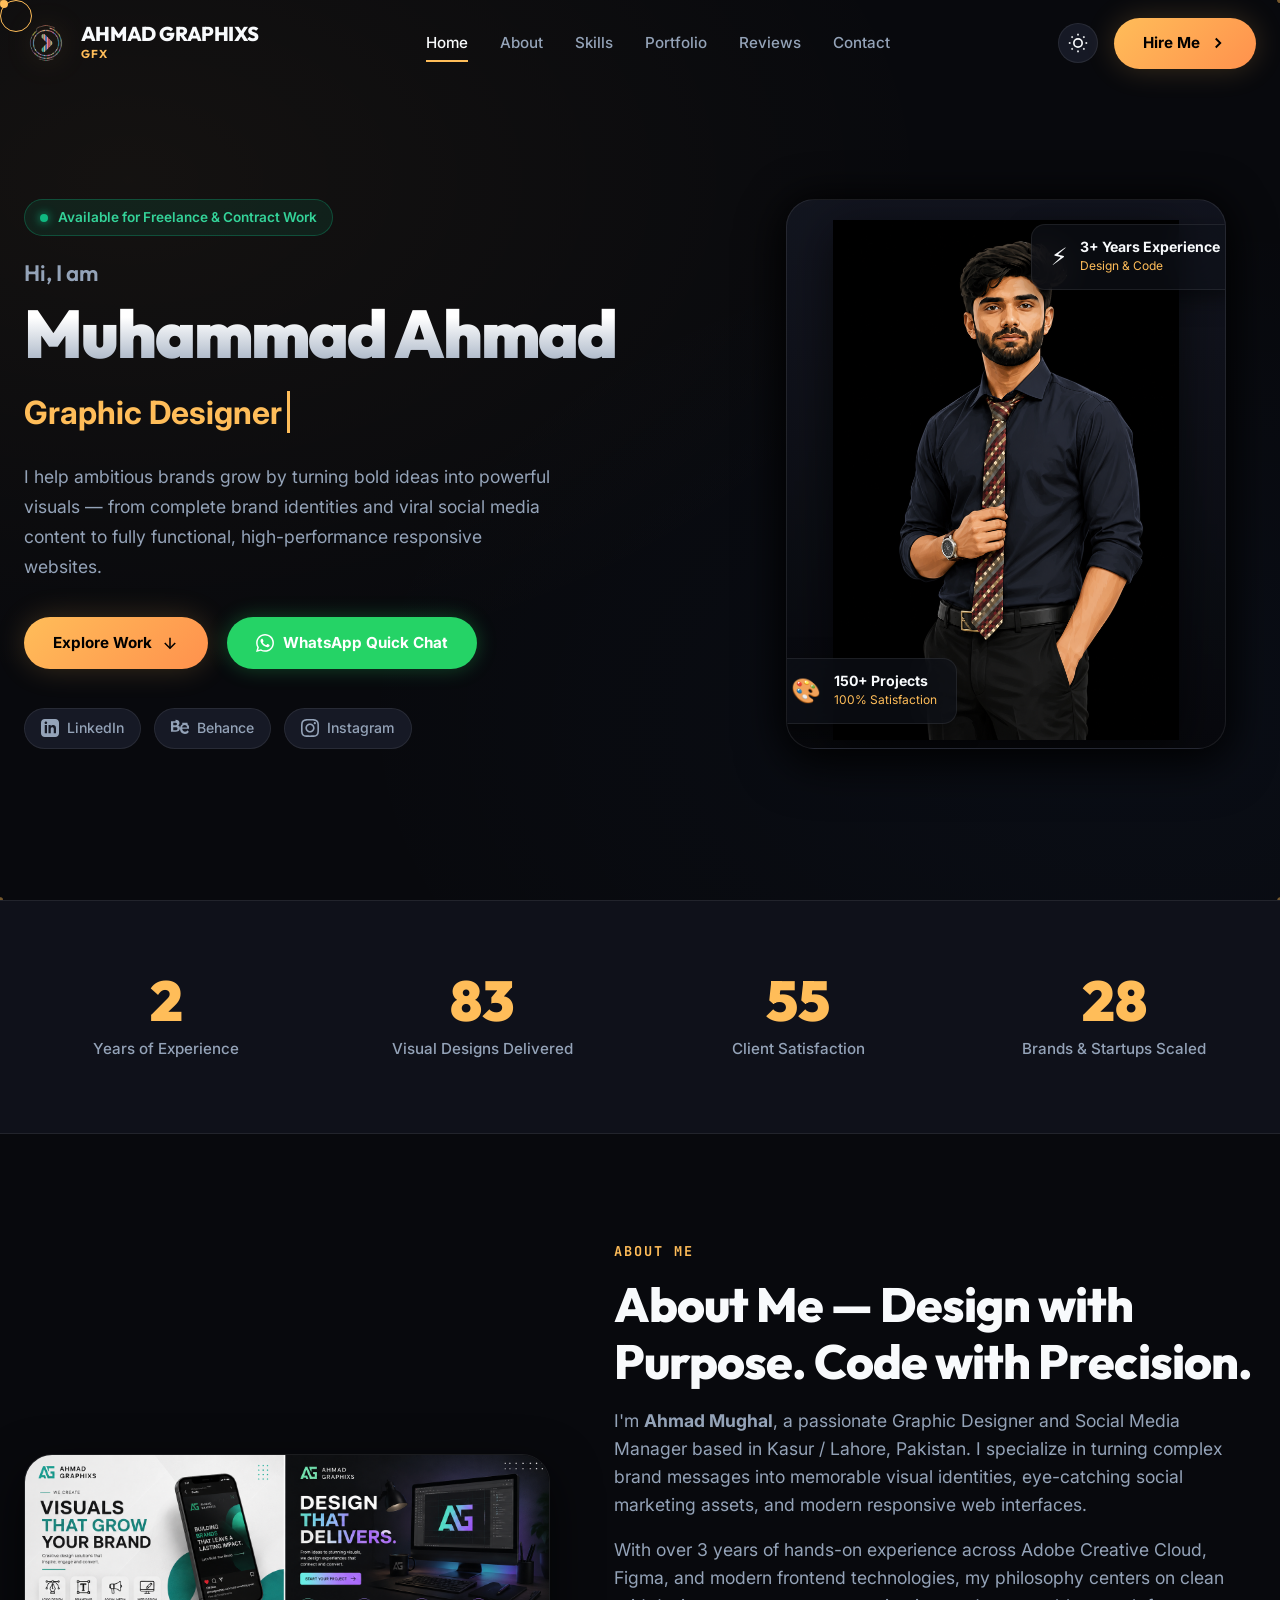
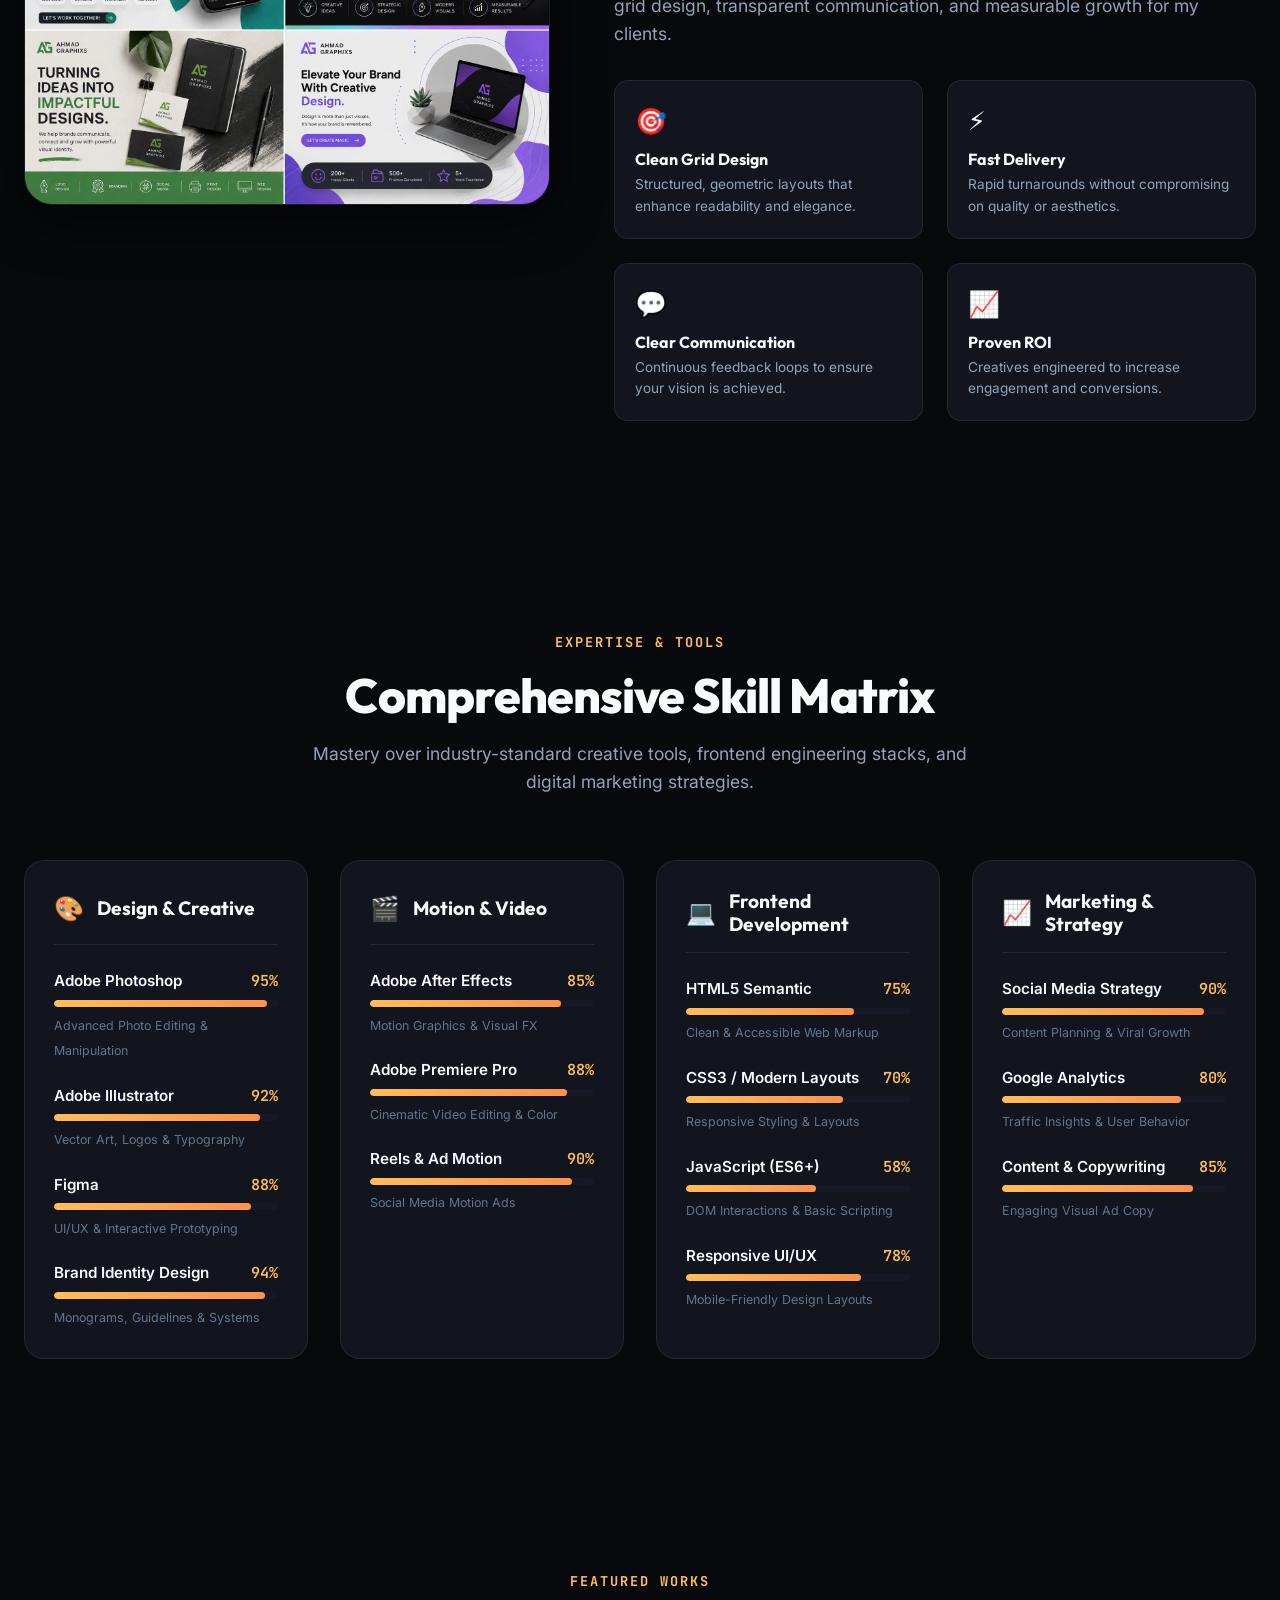
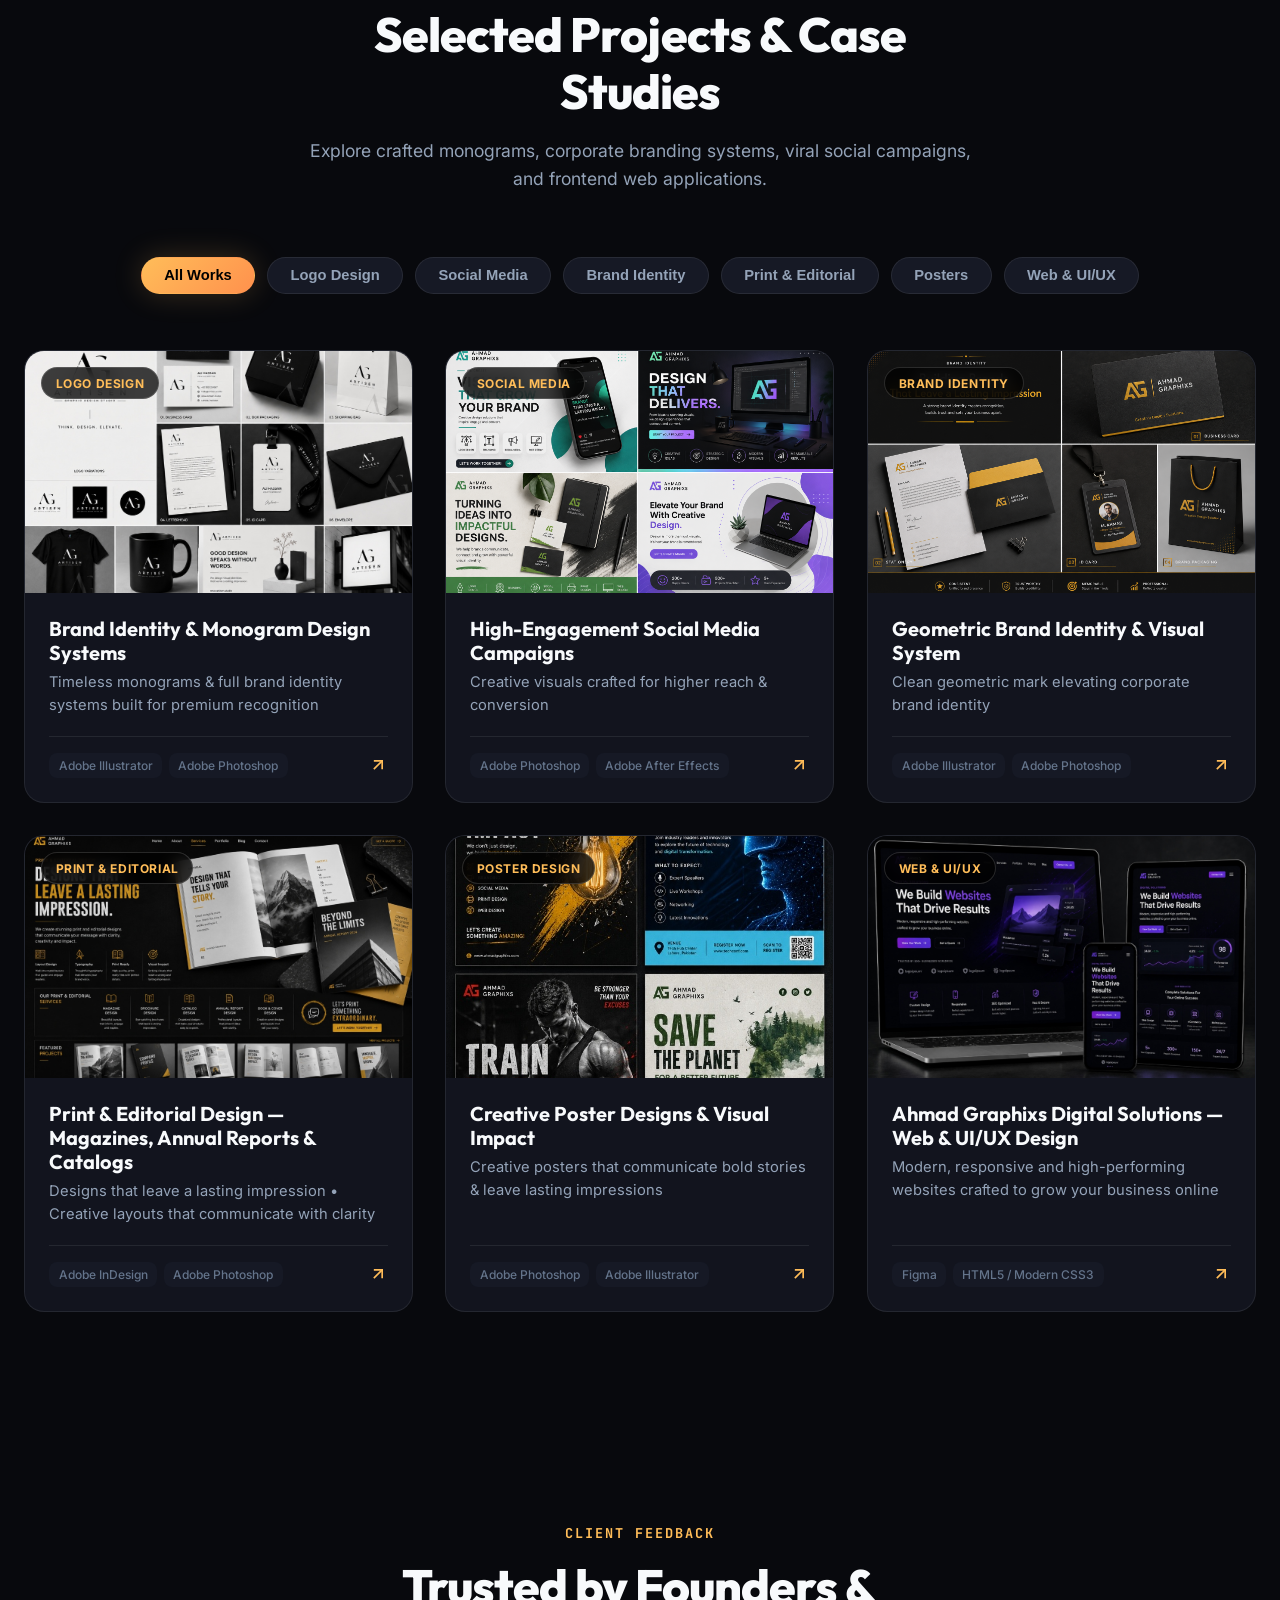
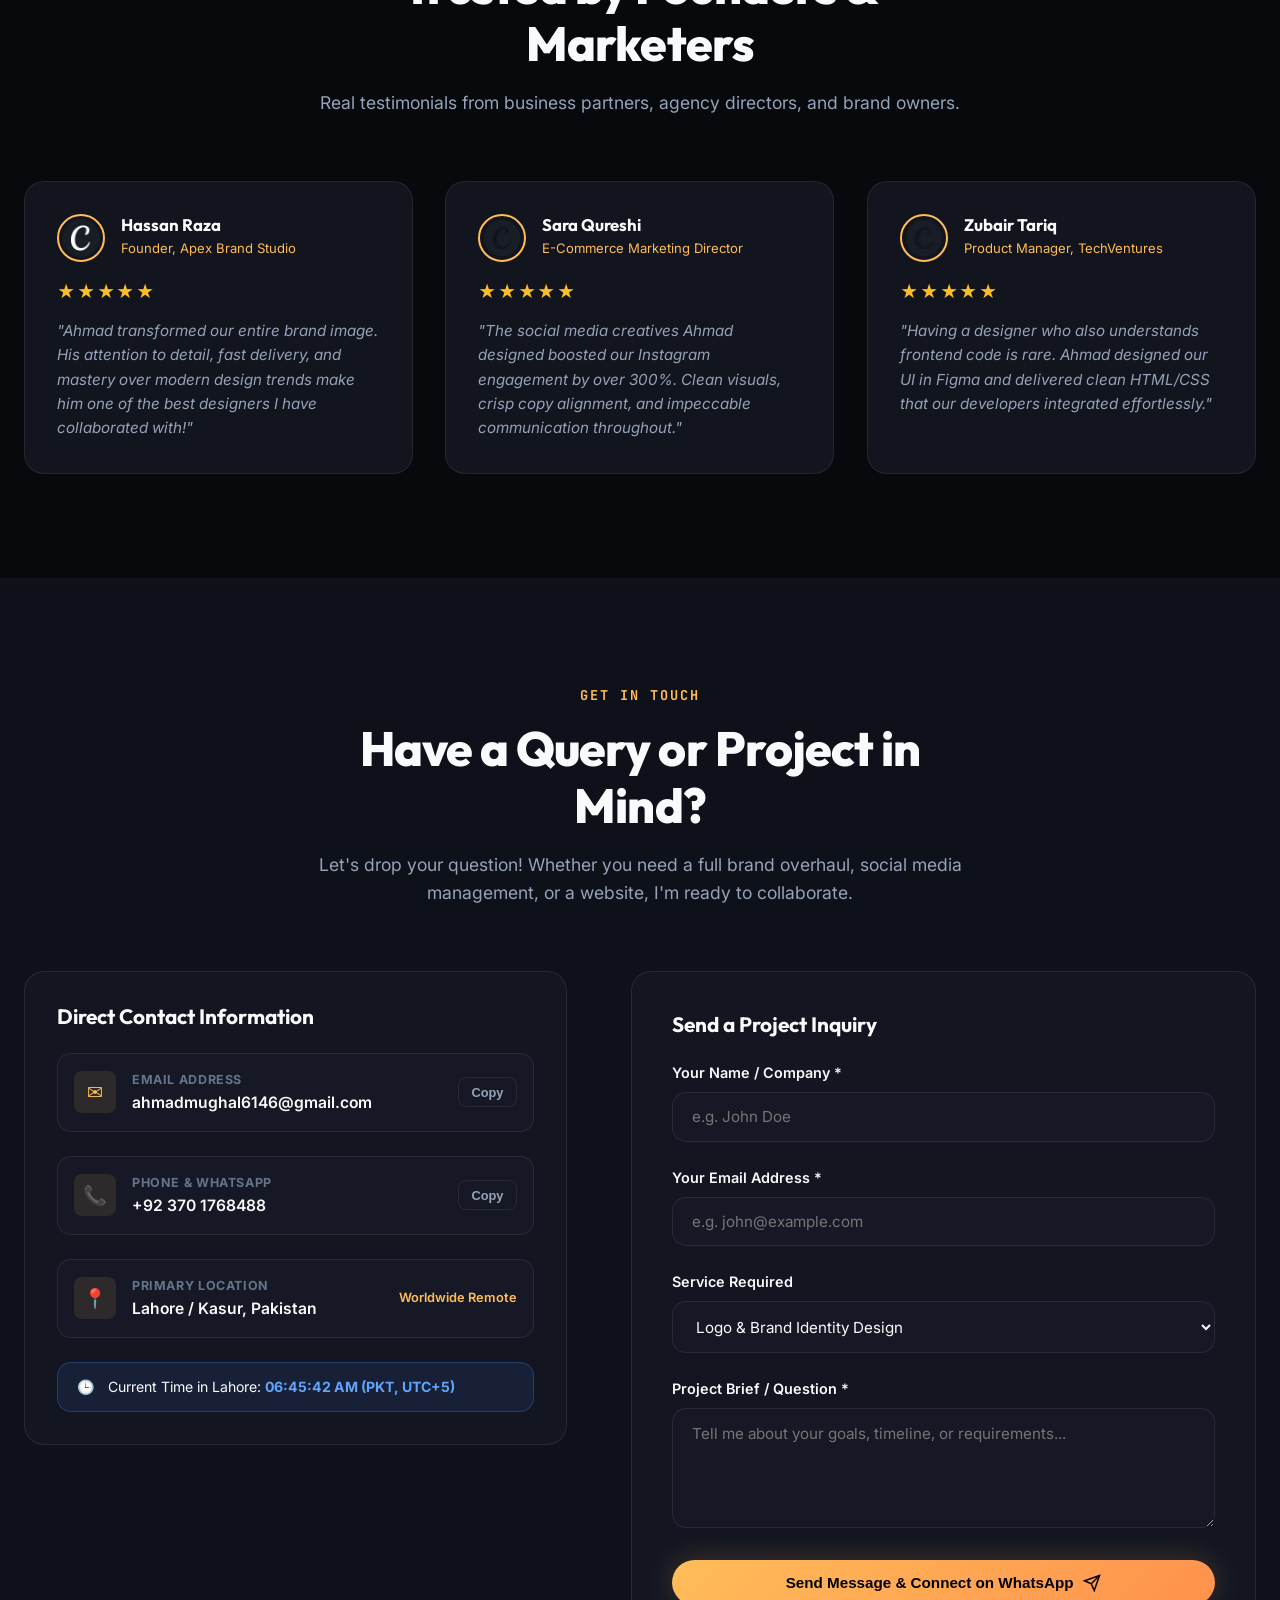
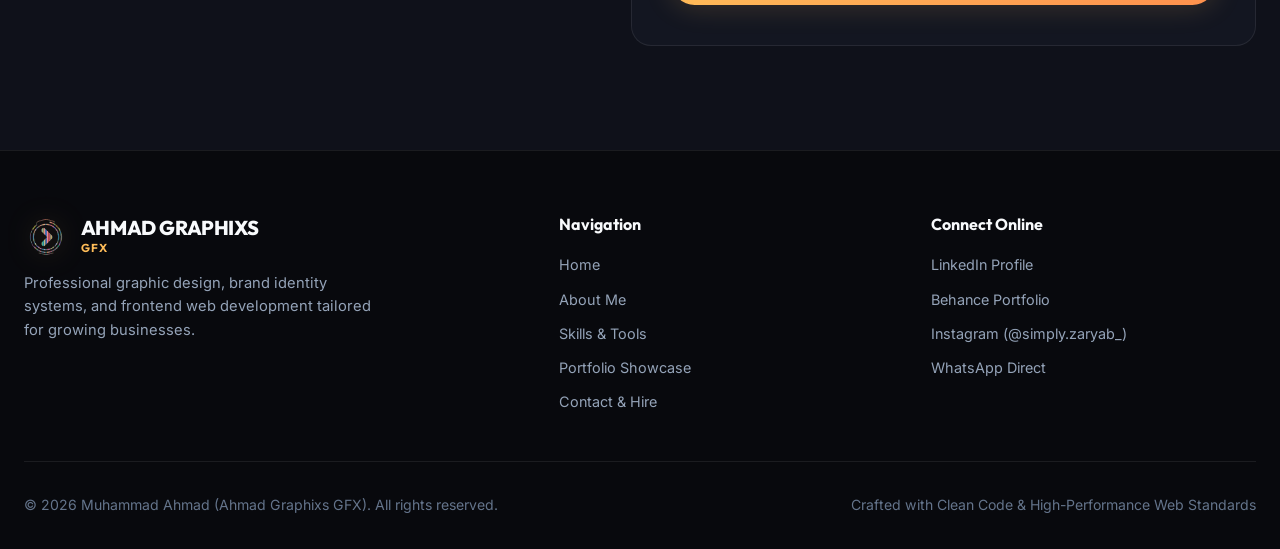
==== commit fee6549f: "Add full animation engine: Preloader, Particle Canvas, Scroll Reveals, 3D Tilts & Magnetic Physics" ====
--- a/index.html
+++ b/index.html
@@ -52,6 +52,25 @@
 </head>
 <body>
 
+  <!-- Site Intro Preloader (Enter Animation) -->
+  <div id="site-preloader">
+    <div class="preloader-content">
+      <div class="preloader-logo-wrapper">
+        <div class="preloader-spinner-ring-outer"></div>
+        <div class="preloader-spinner-ring"></div>
+        <img src="assets/images/brand-logo-gold.png" alt="Ahmad Graphixs" class="preloader-logo-img" />
+      </div>
+      <div class="preloader-brand-title">AHMAD GRAPHIXS GFX</div>
+      <div class="preloader-bar-wrap">
+        <div id="preloader-bar-fill" class="preloader-bar-fill"></div>
+      </div>
+      <div id="preloader-pct" class="preloader-pct">0%</div>
+    </div>
+  </div>
+
+  <!-- Background Interactive Particle Canvas -->
+  <canvas id="particles-canvas"></canvas>
+
   <!-- Custom Glowing Cursor -->
   <div id="custom-cursor" class="custom-cursor"></div>
   <div id="custom-cursor-dot" class="custom-cursor-dot"></div>
@@ -101,7 +120,7 @@
   <!-- Hero Section -->
   <section id="home" class="hero-section">
     <div class="container hero-grid">
-      <div class="hero-content-col">
+      <div class="hero-content-col reveal-slide-left">
         <div class="hero-availability-pill">
           <span class="pulse-dot"></span>
           <span>Available for Freelance & Contract Work</span>
@@ -120,12 +139,12 @@
         </p>
 
         <div class="hero-cta-group">
-          <a href="#portfolio" class="btn btn-primary">
+          <a href="#portfolio" class="btn btn-primary magnetic-btn">
             <span>Explore Work</span>
             <svg width="18" height="18" viewBox="0 0 24 24" fill="none" stroke="currentColor" stroke-width="2"><line x1="12" y1="5" x2="12" y2="19"></line><polyline points="19 12 12 19 5 12"></polyline></svg>
           </a>
 
-          <a href="https://wa.me/923701768488?text=Hello%20Ahmad!%20I'm%20interested%20in%20working%20with%20you." target="_blank" class="btn btn-whatsapp">
+          <a href="https://wa.me/923701768488?text=Hello%20Ahmad!%20I'm%20interested%20in%20working%20with%20you." target="_blank" class="btn btn-whatsapp magnetic-btn">
             <svg width="18" height="18" viewBox="0 0 24 24" fill="currentColor"><path d="M.057 24l1.687-6.163c-1.041-1.804-1.588-3.849-1.587-5.946.003-6.556 5.338-11.891 11.893-11.891 3.181.001 6.167 1.24 8.413 3.488 2.245 2.248 3.481 5.236 3.48 8.414-.003 6.557-5.338 11.892-11.893 11.892-1.99-.001-3.951-.5-5.688-1.448l-6.305 1.654zm6.597-3.807c1.676.995 3.276 1.591 5.392 1.592 5.448 0 9.886-4.434 9.889-9.885.002-5.462-4.415-9.89-9.881-9.892-5.452 0-9.887 4.434-9.889 9.884-.001 2.225.651 3.891 1.746 5.634l-.999 3.648 3.742-.981zm11.387-5.464c-.074-.124-.272-.198-.57-.347-.297-.149-1.758-.868-2.031-.967-.272-.099-.47-.149-.669.149-.198.297-.768.967-.941 1.165-.173.198-.347.223-.644.074-.297-.149-1.255-.462-2.39-1.475-.883-.788-1.48-1.761-1.653-2.059-.173-.297-.018-.458.13-.606.134-.133.297-.347.446-.521.151-.172.2-.296.3-.495.099-.198.05-.372-.025-.521-.075-.148-.669-1.611-.916-2.206-.242-.579-.487-.501-.669-.51l-.57-.01c-.198 0-.52.074-.792.372s-1.04 1.016-1.04 2.479 1.065 2.876 1.213 3.074c.149.198 2.095 3.2 5.076 4.487.709.306 1.263.489 1.694.626.712.226 1.36.194 1.872.118.571-.085 1.758-.719 2.006-1.413.248-.695.248-1.29.173-1.414z"/></svg>
             <span>WhatsApp Quick Chat</span>
           </a>
@@ -147,7 +166,7 @@
         </div>
       </div>
 
-      <div class="hero-visual-container">
+      <div class="hero-visual-container reveal-slide-right">
         <div class="hero-visual-card">
           <img src="assets/images/hero-portrait.png" alt="Muhammad Ahmad — Graphic Designer & Frontend Developer" class="hero-main-img" />
           
@@ -196,13 +215,13 @@
   <!-- About Me Section -->
   <section id="about" class="about-section">
     <div class="container about-grid">
-      <div class="about-visual-col">
+      <div class="about-visual-col reveal-slide-left">
         <div class="about-img-frame">
           <img src="assets/media/3e88169f57c7f25b2876dc4e9b547a78.png" alt="Ahmad Mughal Creative Showcase" loading="lazy" />
         </div>
       </div>
 
-      <div class="about-content-col">
+      <div class="about-content-col reveal-slide-right">
         <span class="section-tag">ABOUT ME</span>
         <h2 class="section-title">About Me — Design with Purpose. Code with Precision.</h2>
         <p class="section-desc">
@@ -241,7 +260,7 @@
   <!-- Skills Matrix Section -->
   <section id="skills" class="skills-section">
     <div class="container">
-      <div class="section-header">
+      <div class="section-header reveal-init">
         <span class="section-tag">Expertise & Tools</span>
         <h2 class="section-title">Comprehensive Skill Matrix</h2>
         <p class="section-desc">Mastery over industry-standard creative tools, frontend engineering stacks, and digital marketing strategies.</p>
@@ -256,7 +275,7 @@
   <!-- Portfolio Showcase Section -->
   <section id="portfolio" class="portfolio-section">
     <div class="container">
-      <div class="section-header">
+      <div class="section-header reveal-init">
         <span class="section-tag">Featured Works</span>
         <h2 class="section-title">Selected Projects & Case Studies</h2>
         <p class="section-desc">Explore crafted monograms, corporate branding systems, viral social campaigns, and frontend web applications.</p>
@@ -283,7 +302,7 @@
   <!-- Testimonials Section -->
   <section id="testimonials" class="testimonials-section">
     <div class="container">
-      <div class="section-header">
+      <div class="section-header reveal-init">
         <span class="section-tag">Client Feedback</span>
         <h2 class="section-title">Trusted by Founders & Marketers</h2>
         <p class="section-desc">Real testimonials from business partners, agency directors, and brand owners.</p>
@@ -298,7 +317,7 @@
   <!-- Contact & Hire Me Section -->
   <section id="contact" class="contact-section">
     <div class="container">
-      <div class="section-header">
+      <div class="section-header reveal-init">
         <span class="section-tag">Get In Touch</span>
         <h2 class="section-title">Have a Query or Project in Mind?</h2>
         <p class="section-desc">Let's drop your question! Whether you need a full brand overhaul, social media management, or a website, I'm ready to collaborate.</p>
@@ -306,7 +325,7 @@
 
       <div class="contact-grid">
         <!-- Left: Direct Info & Timezone -->
-        <div class="contact-info-column">
+        <div class="contact-info-column reveal-slide-left">
           <div class="contact-direct-card">
             <h3 style="font-size: 1.3rem; font-weight: 700;">Direct Contact Information</h3>
             
@@ -354,7 +373,7 @@
         </div>
 
         <!-- Right: Interactive Form -->
-        <div class="contact-form-card">
+        <div class="contact-form-card reveal-slide-right">
           <h3 style="font-size: 1.3rem; font-weight: 700; margin-bottom: 1.5rem;">Send a Project Inquiry</h3>
           <form id="contact-form">
             <div class="form-group">
@@ -384,7 +403,7 @@
               <textarea id="contact-message" class="form-textarea" placeholder="Tell me about your goals, timeline, or requirements..." required></textarea>
             </div>
 
-            <button type="submit" class="btn btn-primary w-full">
+            <button type="submit" class="btn btn-primary w-full magnetic-btn">
               <span>Send Message & Connect on WhatsApp</span>
               <svg width="18" height="18" viewBox="0 0 24 24" fill="none" stroke="currentColor" stroke-width="2"><line x1="22" y1="2" x2="11" y2="13"></line><polygon points="22 2 15 22 11 13 2 9 22 2"></polygon></svg>
             </button>
--- a/css/animations.css
+++ b/css/animations.css
@@ -1,6 +1,136 @@
 /* ==========================================================================
-   KEYFRAME ANIMATIONS & RESPONSIVE BREAKPOINTS
+   MUHAMMAD AHMAD (AHMAD GRAPHIXS GFX) - ADVANCED ANIMATION ENGINE
+   Preloader, Scroll Reveals, 3D Tilts, Magnetic Physics & Ambient FX
    ========================================================================== */
+
+/* 1. Page Preloader / Intro Reveal */
+#site-preloader {
+  position: fixed;
+  inset: 0;
+  background: var(--bg-primary);
+  z-index: 999999;
+  display: flex;
+  flex-direction: column;
+  align-items: center;
+  justify-content: center;
+  transition: opacity 0.8s cubic-bezier(0.77, 0, 0.175, 1), visibility 0.8s;
+}
+
+#site-preloader.loaded {
+  opacity: 0;
+  visibility: hidden;
+  pointer-events: none;
+}
+
+.preloader-content {
+  display: flex;
+  flex-direction: column;
+  align-items: center;
+  gap: 1.5rem;
+  text-align: center;
+}
+
+.preloader-logo-wrapper {
+  position: relative;
+  width: 100px;
+  height: 100px;
+  display: flex;
+  align-items: center;
+  justify-content: center;
+}
+
+.preloader-logo-img {
+  width: 64px;
+  height: 64px;
+  object-fit: contain;
+  filter: drop-shadow(0 0 20px var(--accent-primary));
+  animation: preloaderPulse 2s ease-in-out infinite;
+}
+
+.preloader-spinner-ring {
+  position: absolute;
+  inset: 0;
+  border-radius: 50%;
+  border: 2px solid transparent;
+  border-top-color: var(--accent-primary);
+  border-bottom-color: var(--accent-secondary);
+  animation: spinRing 1.5s linear infinite;
+  box-shadow: 0 0 15px var(--accent-glow);
+}
+
+.preloader-spinner-ring-outer {
+  position: absolute;
+  inset: -10px;
+  border-radius: 50%;
+  border: 1px dashed var(--border-focus);
+  animation: spinRingReverse 6s linear infinite;
+}
+
+.preloader-brand-title {
+  font-family: var(--font-display);
+  font-size: 1.4rem;
+  font-weight: 800;
+  letter-spacing: 0.15em;
+  text-transform: uppercase;
+  color: var(--text-primary);
+  background: linear-gradient(90deg, var(--text-primary) 0%, var(--accent-primary) 50%, var(--text-primary) 100%);
+  background-size: 200% auto;
+  -webkit-background-clip: text;
+  -webkit-text-fill-color: transparent;
+  animation: textShine 2.5s linear infinite;
+}
+
+.preloader-bar-wrap {
+  width: 200px;
+  height: 4px;
+  background: var(--bg-tertiary);
+  border-radius: var(--radius-full);
+  overflow: hidden;
+  position: relative;
+  border: 1px solid var(--border-subtle);
+}
+
+.preloader-bar-fill {
+  height: 100%;
+  width: 0%;
+  background: var(--accent-gradient);
+  box-shadow: 0 0 10px var(--accent-primary);
+  transition: width 0.1s ease-out;
+  border-radius: var(--radius-full);
+}
+
+.preloader-pct {
+  font-family: var(--font-mono);
+  font-size: 0.85rem;
+  font-weight: 700;
+  color: var(--accent-primary);
+}
+
+/* 2. Keyframes */
+@keyframes preloaderPulse {
+  0%, 100% {
+    transform: scale(0.95);
+    filter: drop-shadow(0 0 15px var(--accent-primary));
+  }
+  50% {
+    transform: scale(1.08);
+    filter: drop-shadow(0 0 30px var(--accent-primary));
+  }
+}
+
+@keyframes spinRing {
+  0% { transform: rotate(0deg); }
+  100% { transform: rotate(360deg); }
+}
+
+@keyframes spinRingReverse {
+  0% { transform: rotate(360deg); }
+  100% { transform: rotate(0deg); }
+}
+
+@keyframes textShine {
+  to { background-position: 200% center; }
+}
 
 @keyframes pulseGlow {
   0%, 100% {
@@ -19,8 +149,24 @@
 }
 
 @keyframes floatGentle {
-  0%, 100% { transform: translateY(0px); }
-  50% { transform: translateY(-10px); }
+  0%, 100% { transform: translateY(0px) rotate(0deg); }
+  50% { transform: translateY(-12px) rotate(1.5deg); }
+}
+
+@keyframes floatReverse {
+  0%, 100% { transform: translateY(0px) rotate(0deg); }
+  50% { transform: translateY(12px) rotate(-1.5deg); }
+}
+
+@keyframes ambientGlowPulse {
+  0%, 100% {
+    opacity: 0.25;
+    transform: scale(1);
+  }
+  50% {
+    opacity: 0.55;
+    transform: scale(1.15);
+  }
 }
 
 .floating-anim-1 {
@@ -28,10 +174,141 @@
 }
 
 .floating-anim-2 {
-  animation: floatGentle 6s ease-in-out infinite 1.5s;
-}
-
-/* Responsive Media Queries */
+  animation: floatReverse 6s ease-in-out infinite 1s;
+}
+
+/* 3. Particle Canvas Background */
+#particles-canvas {
+  position: fixed;
+  inset: 0;
+  width: 100%;
+  height: 100%;
+  pointer-events: none;
+  z-index: 0;
+  opacity: 0.45;
+}
+
+/* 4. Scroll Reveal Animations */
+.reveal-init {
+  opacity: 0;
+  transform: translateY(40px);
+  filter: blur(4px);
+  transition: opacity 0.8s cubic-bezier(0.16, 1, 0.3, 1),
+              transform 0.8s cubic-bezier(0.16, 1, 0.3, 1),
+              filter 0.8s cubic-bezier(0.16, 1, 0.3, 1);
+  will-change: opacity, transform, filter;
+}
+
+.reveal-init.revealed {
+  opacity: 1;
+  transform: translateY(0);
+  filter: blur(0px);
+}
+
+.reveal-slide-left {
+  opacity: 0;
+  transform: translateX(-50px);
+  filter: blur(4px);
+  transition: opacity 0.8s cubic-bezier(0.16, 1, 0.3, 1),
+              transform 0.8s cubic-bezier(0.16, 1, 0.3, 1),
+              filter 0.8s cubic-bezier(0.16, 1, 0.3, 1);
+}
+
+.reveal-slide-left.revealed {
+  opacity: 1;
+  transform: translateX(0);
+  filter: blur(0px);
+}
+
+.reveal-slide-right {
+  opacity: 0;
+  transform: translateX(50px);
+  filter: blur(4px);
+  transition: opacity 0.8s cubic-bezier(0.16, 1, 0.3, 1),
+              transform 0.8s cubic-bezier(0.16, 1, 0.3, 1),
+              filter 0.8s cubic-bezier(0.16, 1, 0.3, 1);
+}
+
+.reveal-slide-right.revealed {
+  opacity: 1;
+  transform: translateX(0);
+  filter: blur(0px);
+}
+
+.reveal-zoom-in {
+  opacity: 0;
+  transform: scale(0.88);
+  filter: blur(6px);
+  transition: opacity 0.8s cubic-bezier(0.16, 1, 0.3, 1),
+              transform 0.8s cubic-bezier(0.16, 1, 0.3, 1),
+              filter 0.8s cubic-bezier(0.16, 1, 0.3, 1);
+}
+
+.reveal-zoom-in.revealed {
+  opacity: 1;
+  transform: scale(1);
+  filter: blur(0px);
+}
+
+/* Staggered Delay Helpers */
+.delay-100 { transition-delay: 0.1s; }
+.delay-200 { transition-delay: 0.2s; }
+.delay-300 { transition-delay: 0.3s; }
+.delay-400 { transition-delay: 0.4s; }
+.delay-500 { transition-delay: 0.5s; }
+
+/* 5. 3D Tilt & Interactive Specular Shine */
+.tilt-card-active {
+  transform-style: preserve-3d;
+  perspective: 1000px;
+  will-change: transform;
+}
+
+.tilt-card-inner {
+  transition: transform 0.15s ease-out;
+  transform: translateZ(0);
+}
+
+/* 6. Magnetic Buttons Effect */
+.magnetic-btn {
+  display: inline-flex;
+  transition: transform 0.2s cubic-bezier(0.25, 1, 0.5, 1);
+  will-change: transform;
+}
+
+/* 7. Hover Shine Glow on Cards */
+.project-card,
+.skill-category-card,
+.about-highlight-card,
+.contact-direct-card,
+.contact-form-card {
+  position: relative;
+  overflow: hidden;
+}
+
+.project-card::after,
+.skill-category-card::after,
+.about-highlight-card::after {
+  content: '';
+  position: absolute;
+  top: -50%;
+  left: -50%;
+  width: 200%;
+  height: 200%;
+  background: radial-gradient(circle at center, rgba(255, 255, 255, 0.08) 0%, transparent 60%);
+  opacity: 0;
+  pointer-events: none;
+  transition: opacity 0.4s ease;
+  transform: rotate(30deg);
+}
+
+.project-card:hover::after,
+.skill-category-card:hover::after,
+.about-highlight-card:hover::after {
+  opacity: 1;
+}
+
+/* 8. Responsive Breakpoints */
 @media (max-width: 1024px) {
   .hero-grid {
     grid-template-columns: 1fr;
@@ -120,6 +397,10 @@
   .custom-cursor-dot {
     display: none !important;
   }
+
+  #particles-canvas {
+    opacity: 0.25;
+  }
 }
 
 @media (max-width: 480px) {
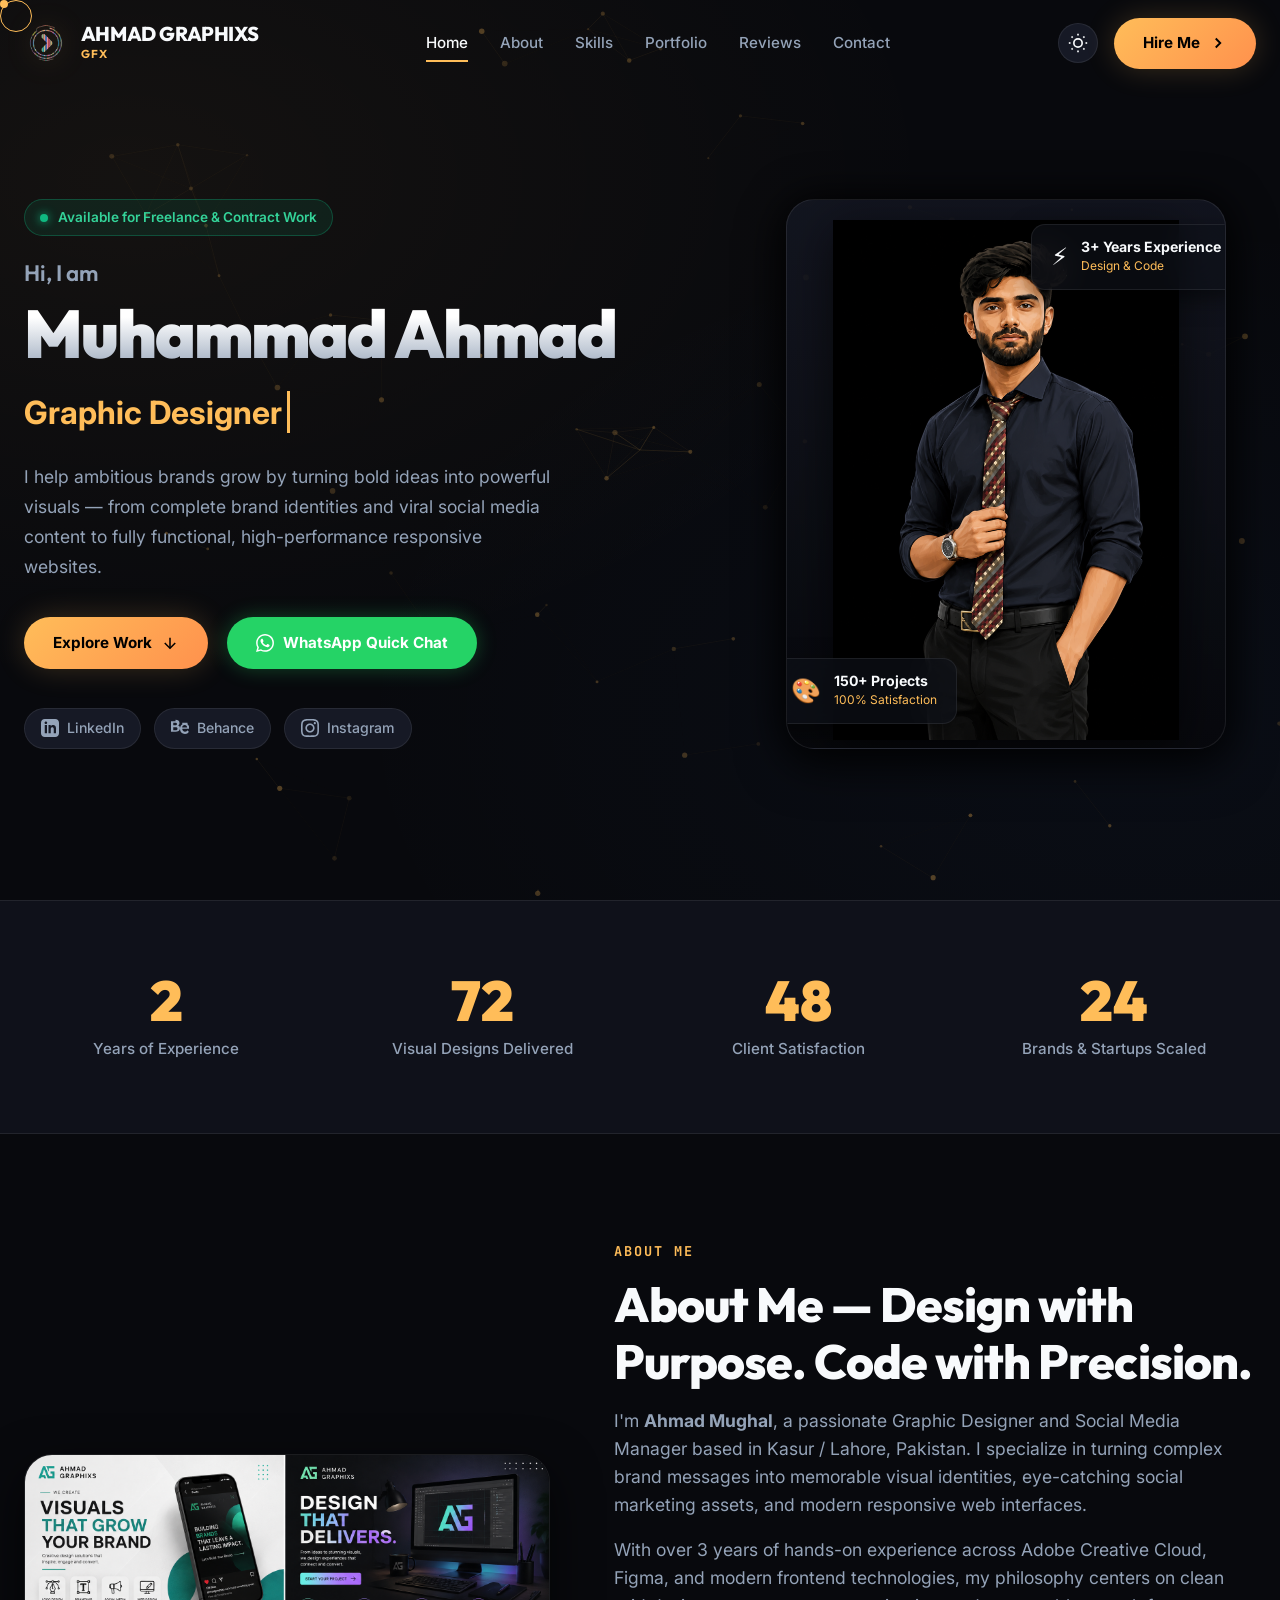
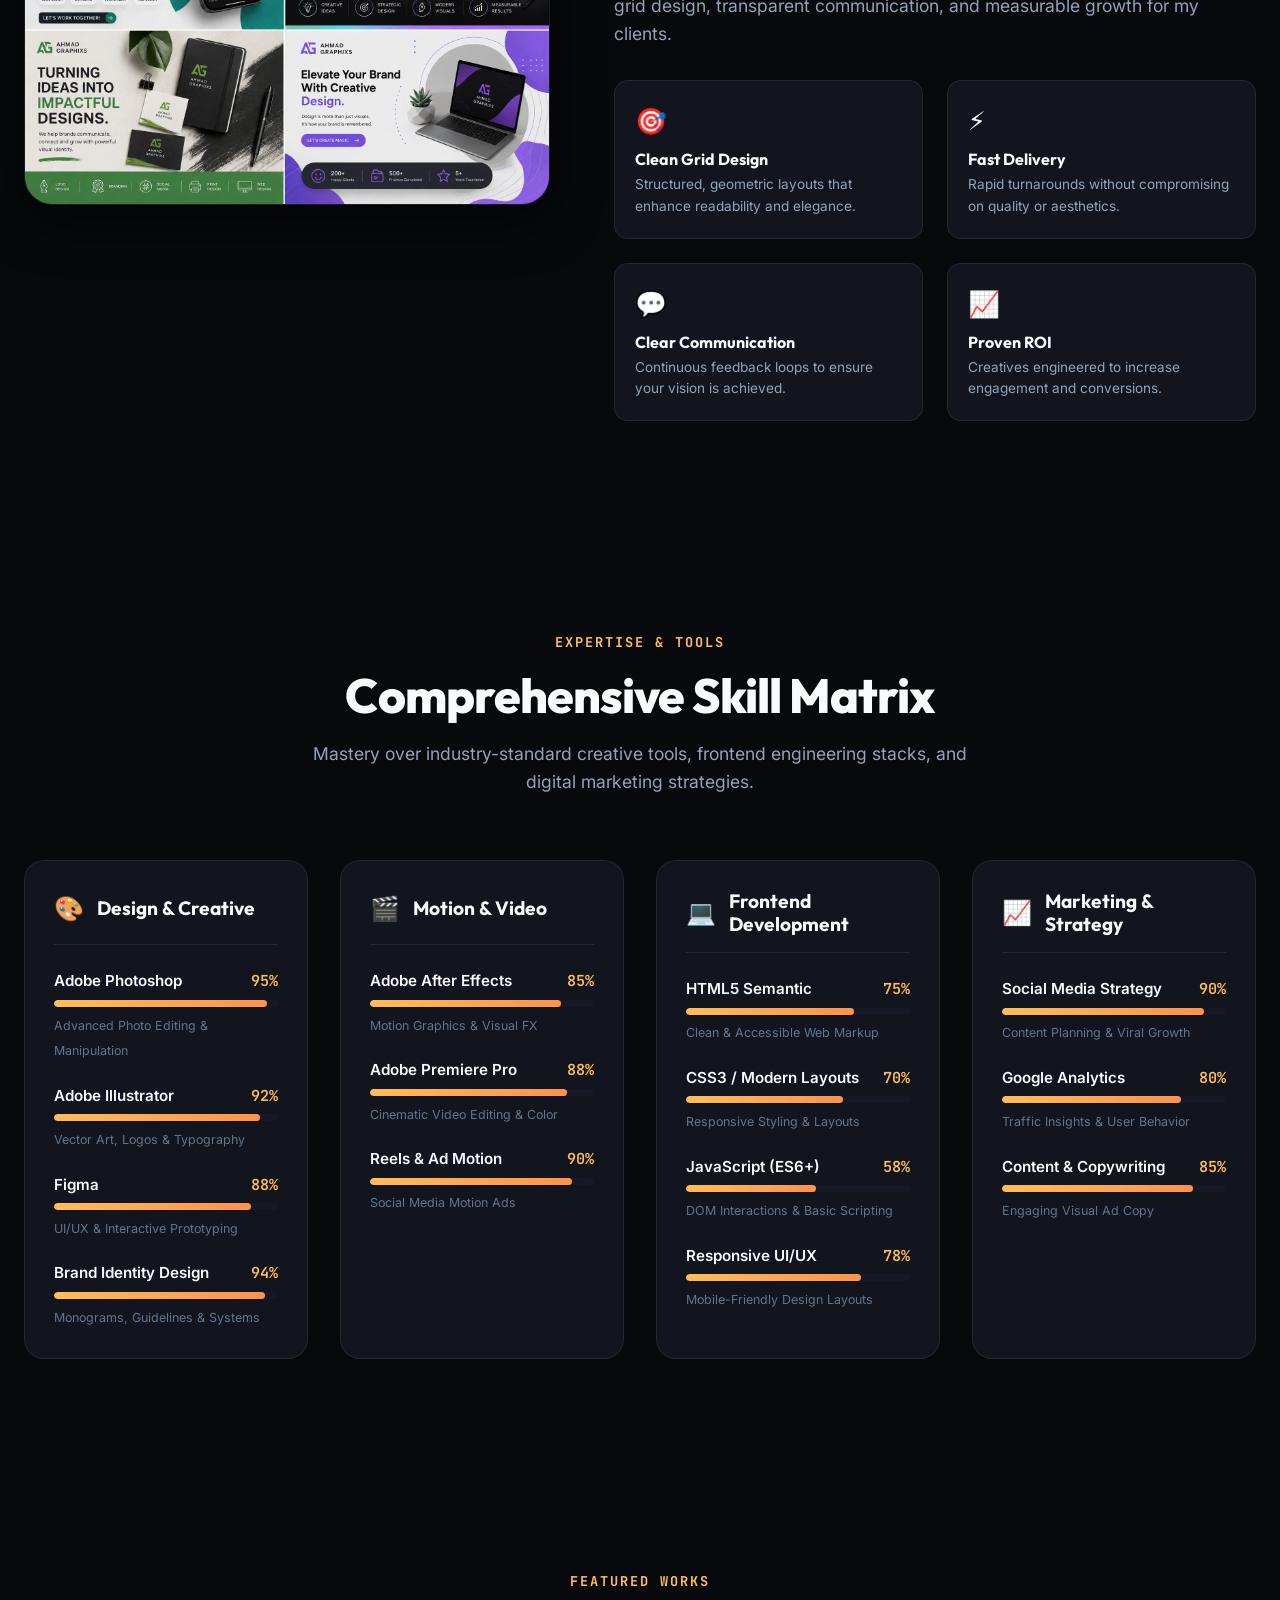
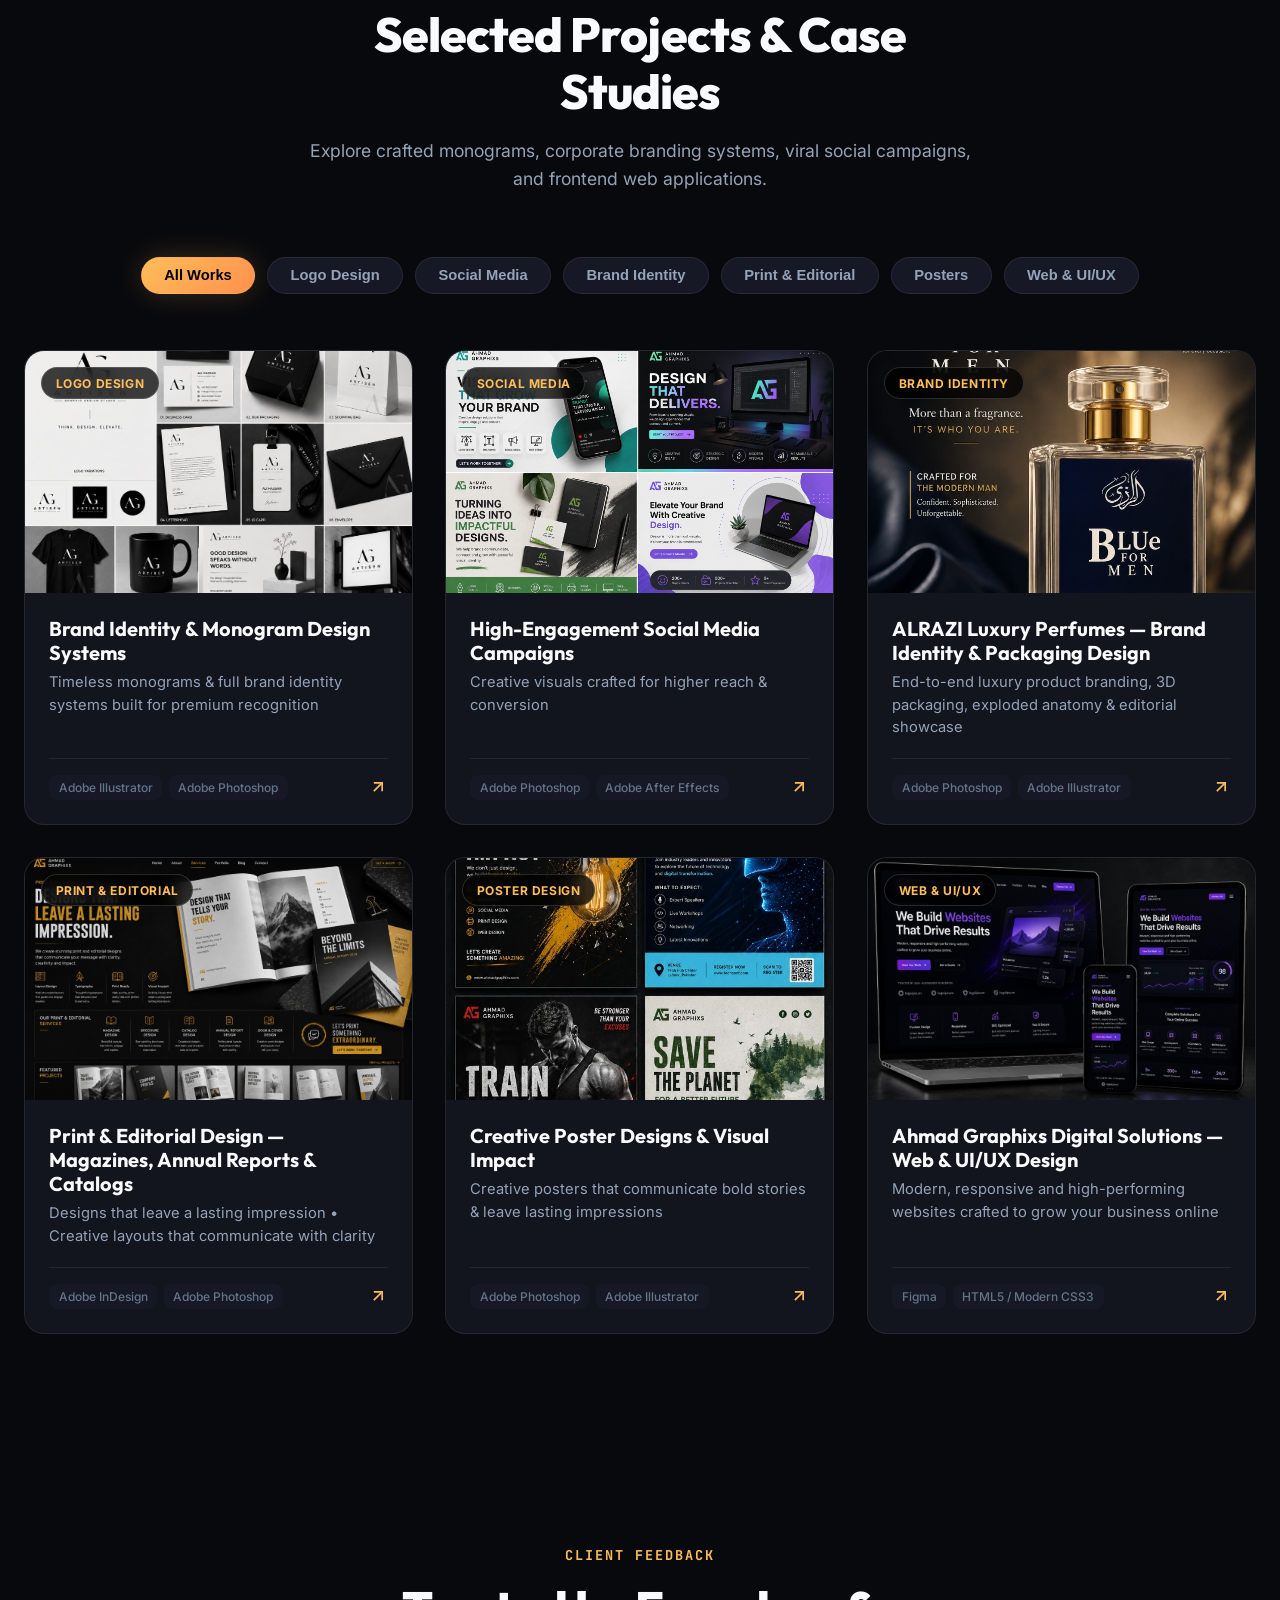
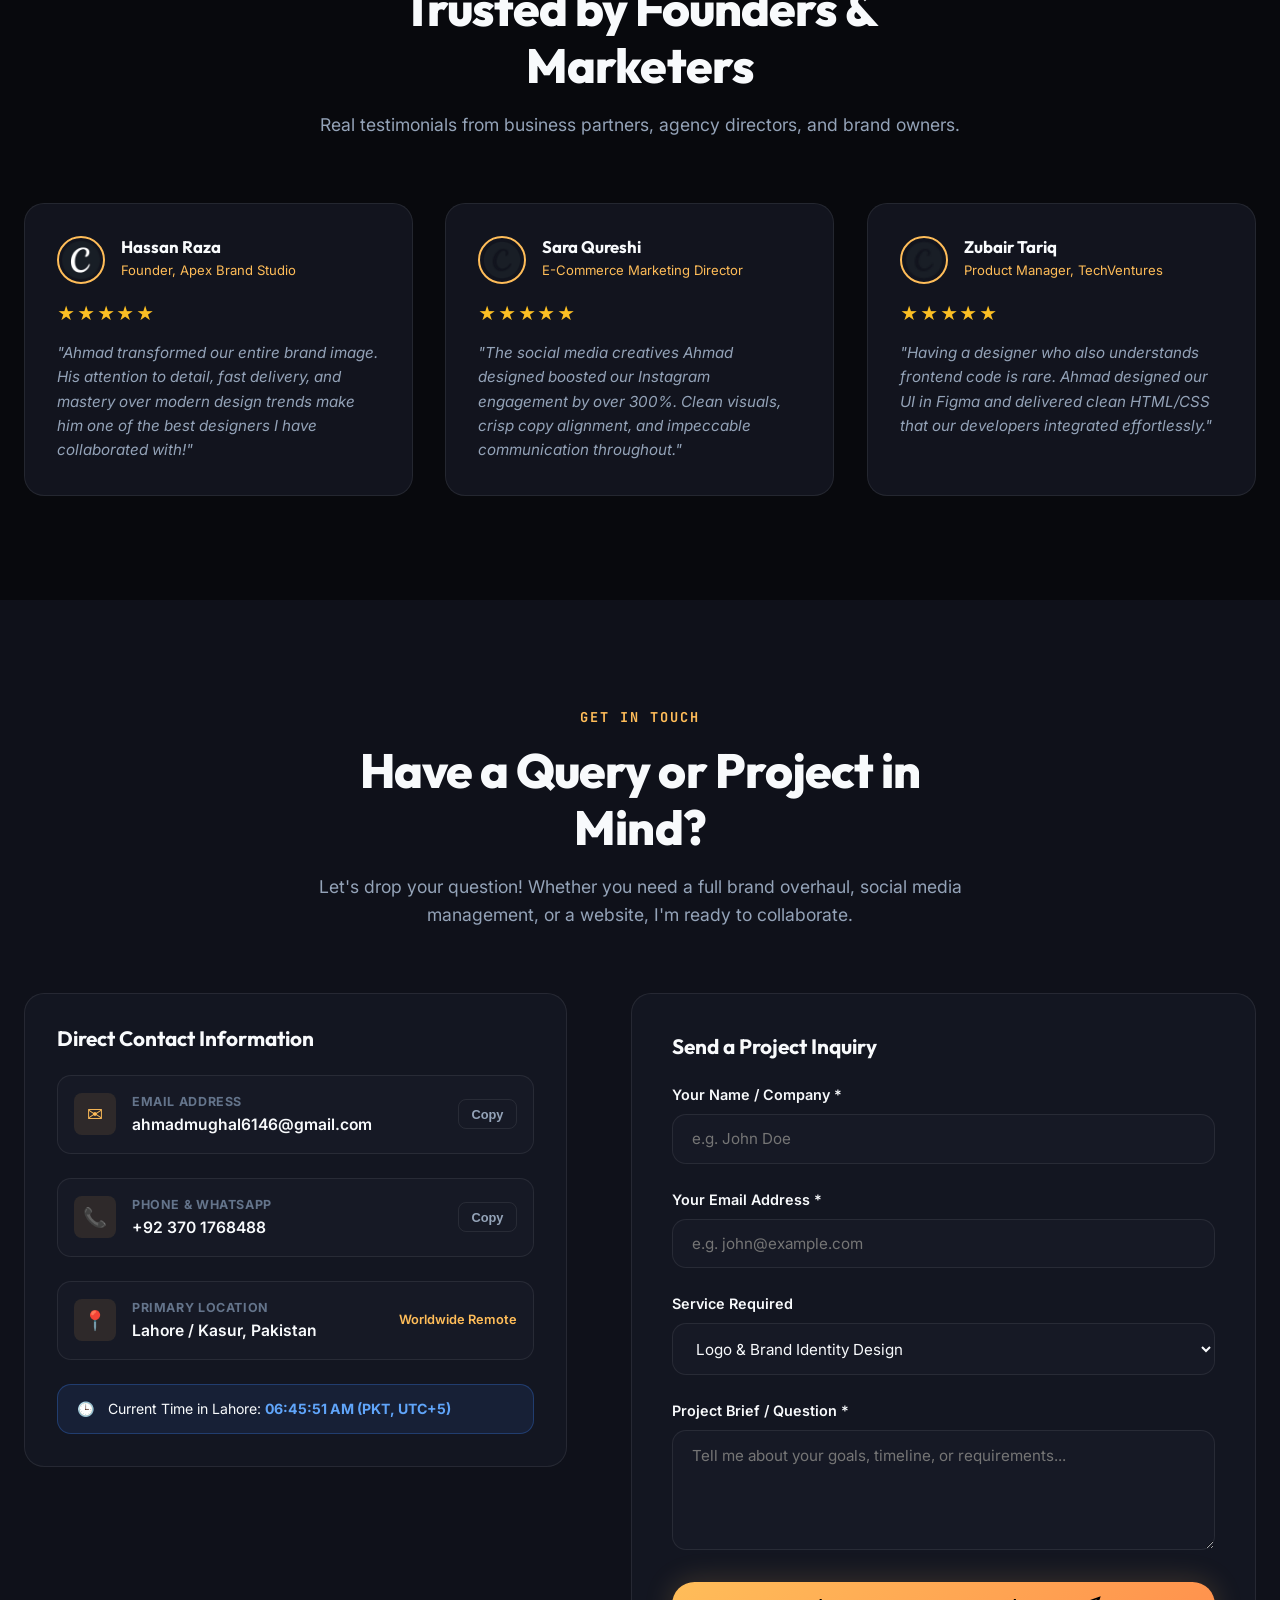
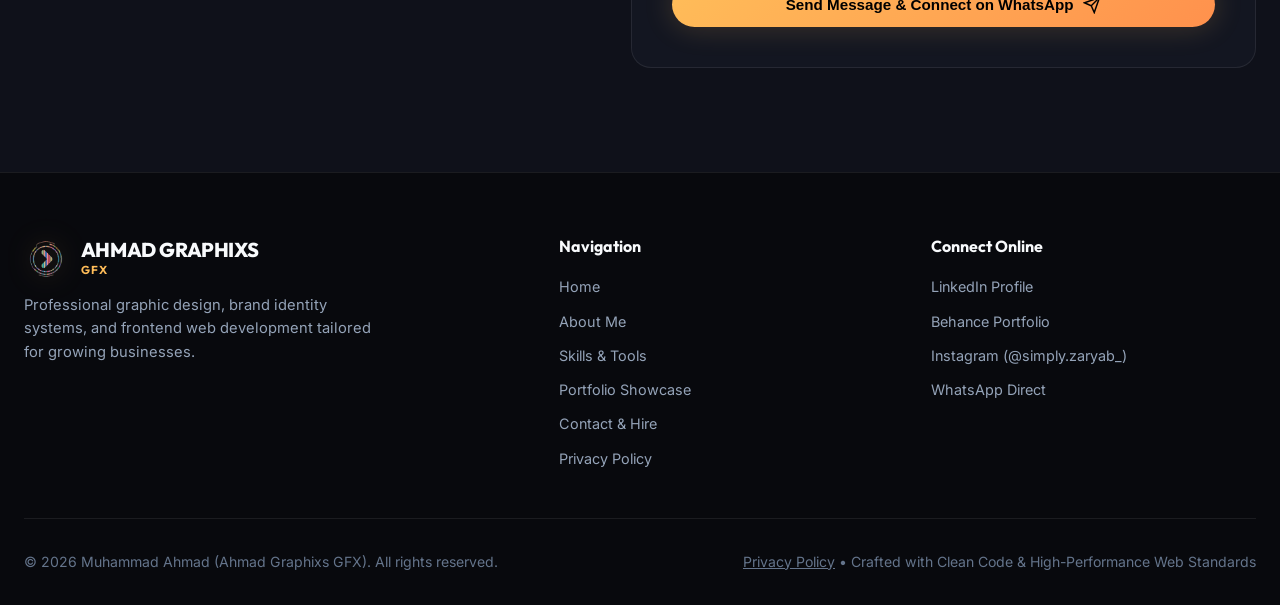
==== commit dd0bbada: "Add Privacy Policy page (/privacy-policy) and footer navigation links" ====
--- a/index.html
+++ b/index.html
@@ -438,6 +438,7 @@
             <a href="#skills" class="footer-link">Skills & Tools</a>
             <a href="#portfolio" class="footer-link">Portfolio Showcase</a>
             <a href="#contact" class="footer-link">Contact & Hire</a>
+            <a href="privacy-policy.html" class="footer-link">Privacy Policy</a>
           </div>
         </div>
 
@@ -454,7 +455,7 @@
 
       <div class="footer-bottom-bar">
         <span>© 2026 Muhammad Ahmad (Ahmad Graphixs GFX). All rights reserved.</span>
-        <span>Crafted with Clean Code & High-Performance Web Standards</span>
+        <span><a href="privacy-policy.html" style="color: inherit; text-decoration: underline;">Privacy Policy</a> • Crafted with Clean Code & High-Performance Web Standards</span>
       </div>
     </div>
   </footer>
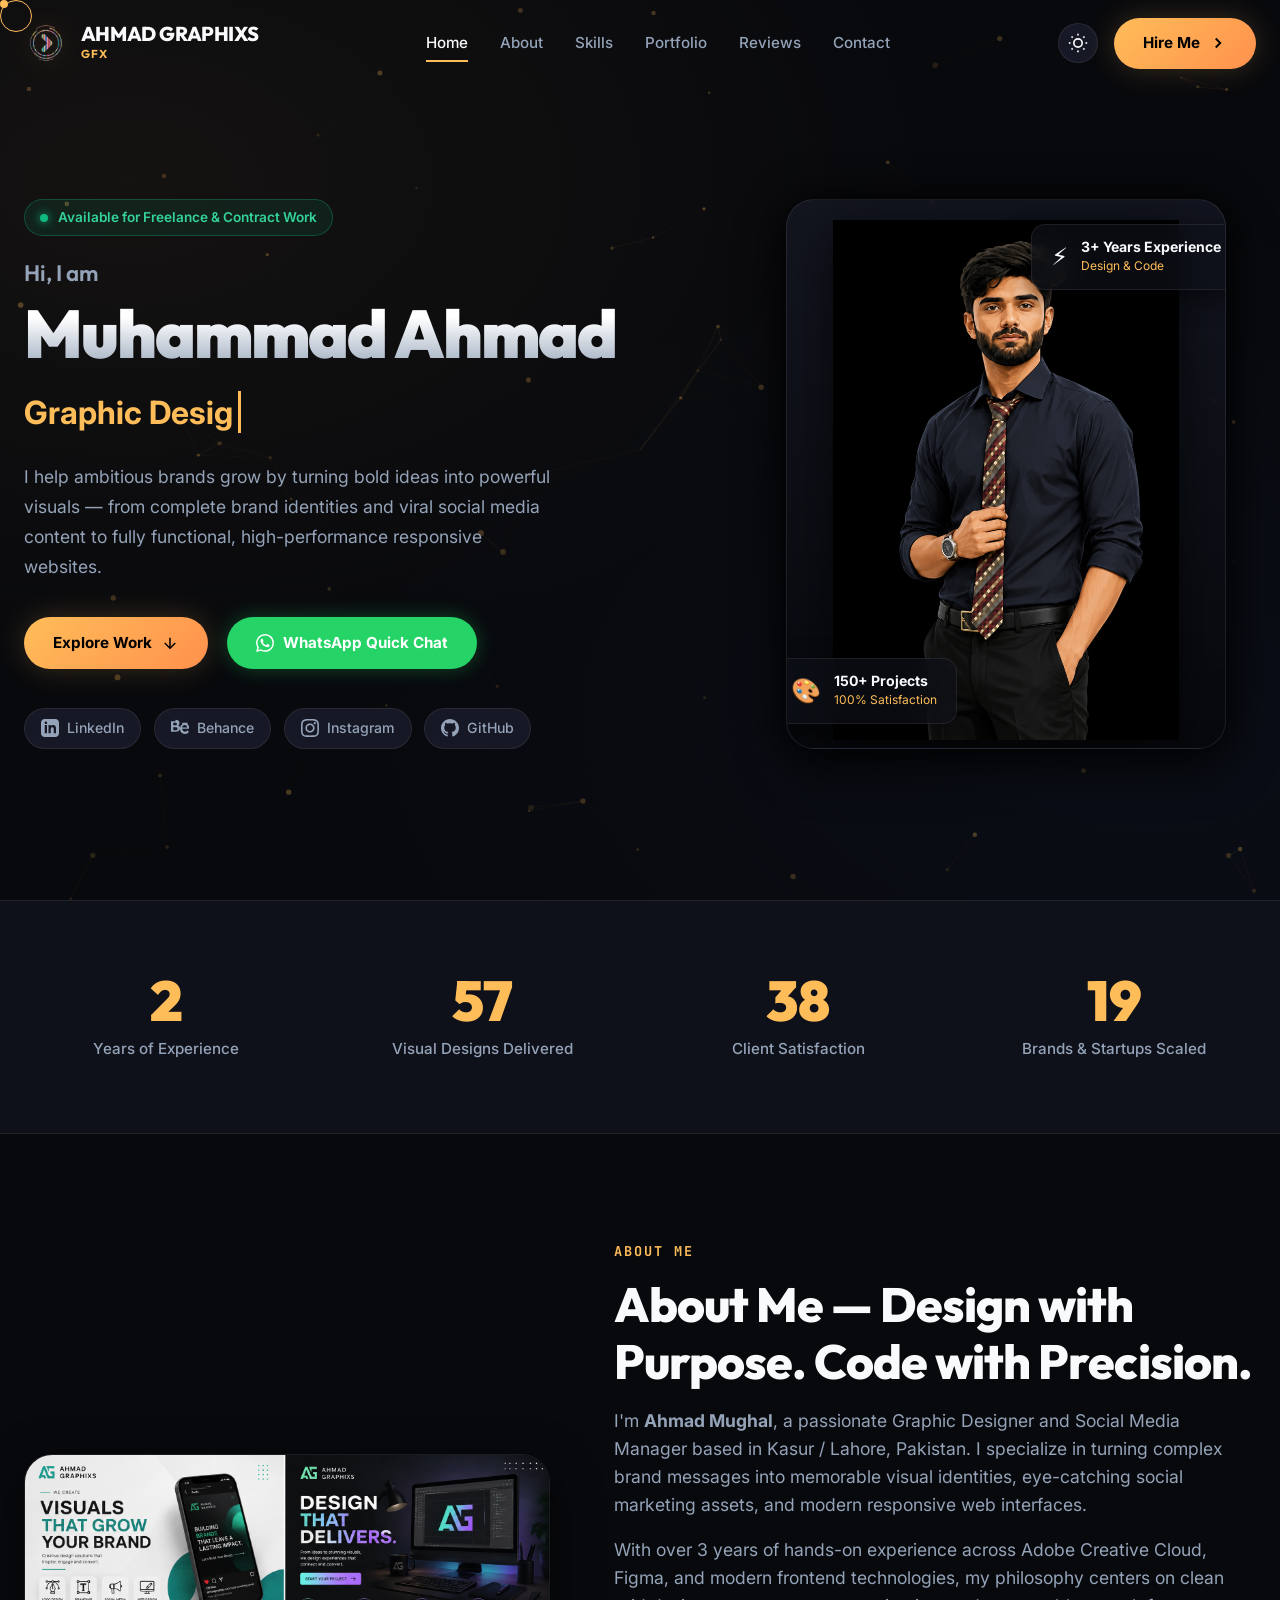
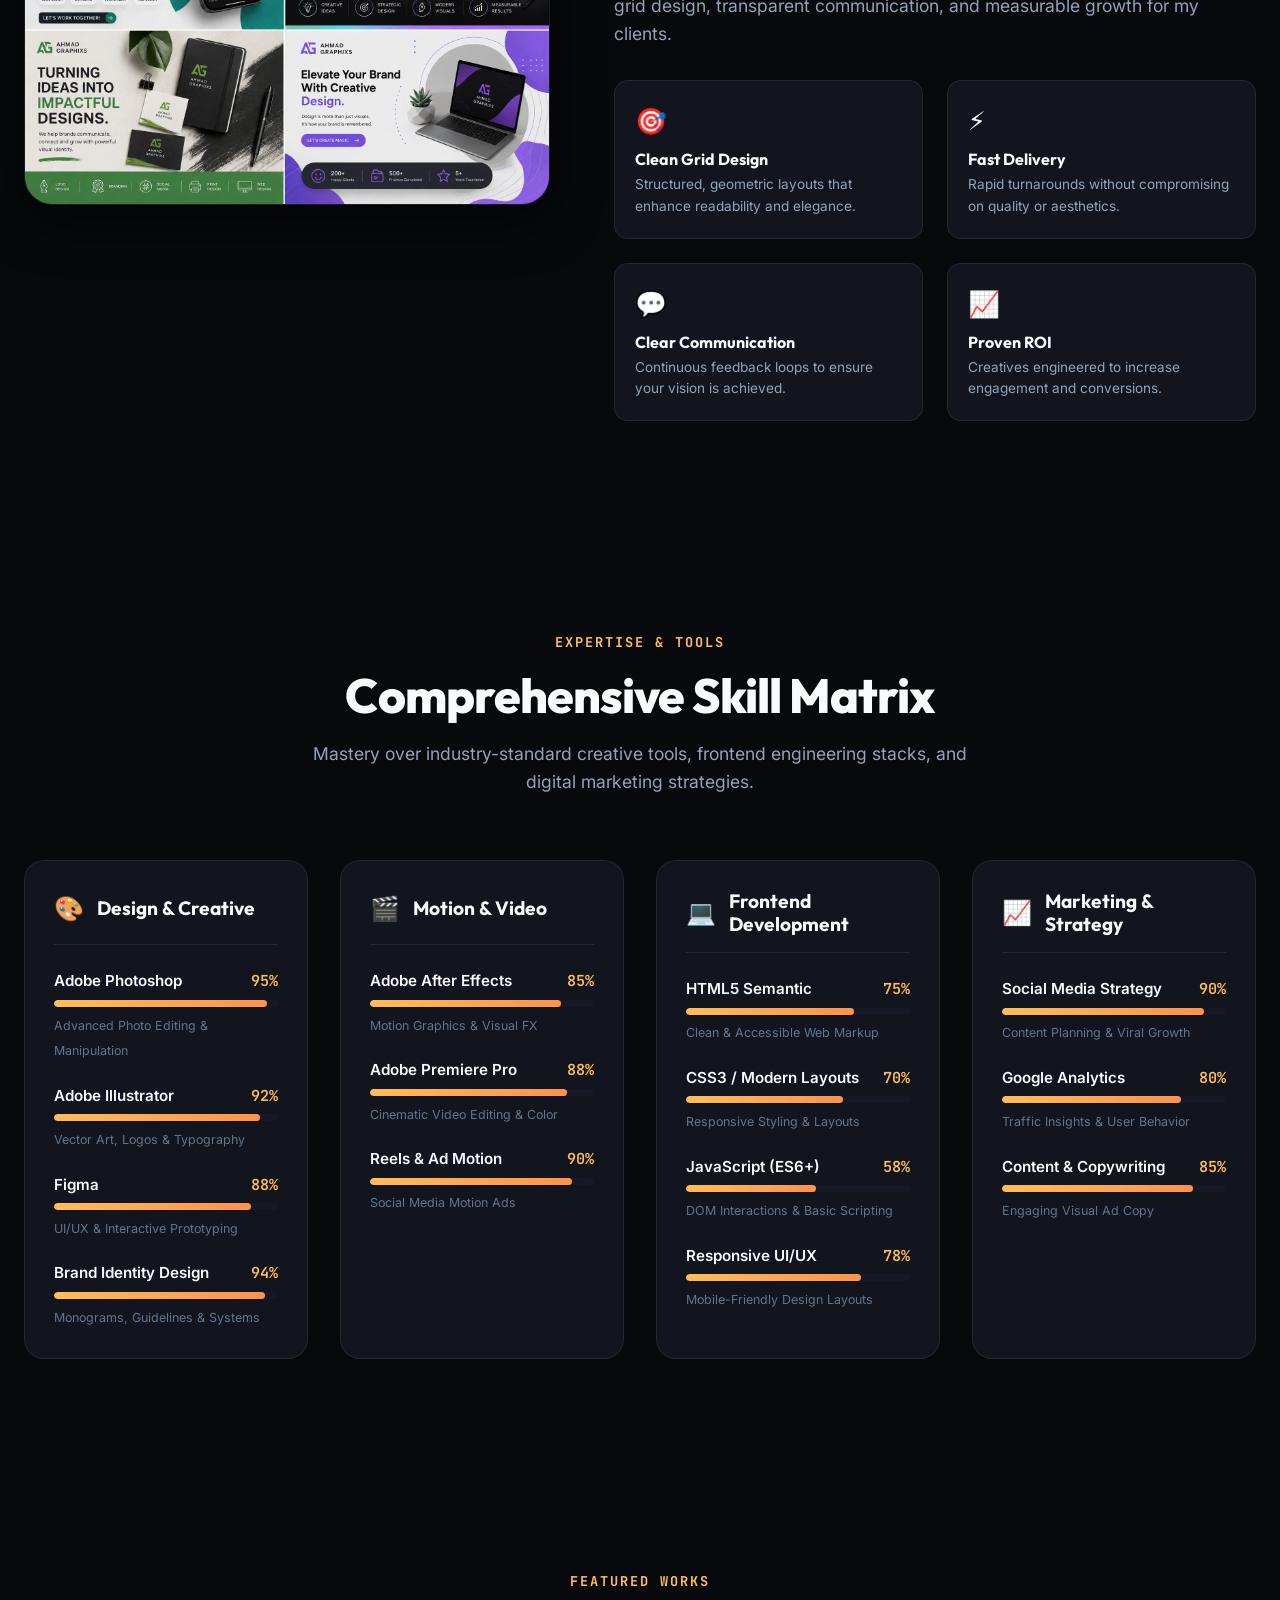
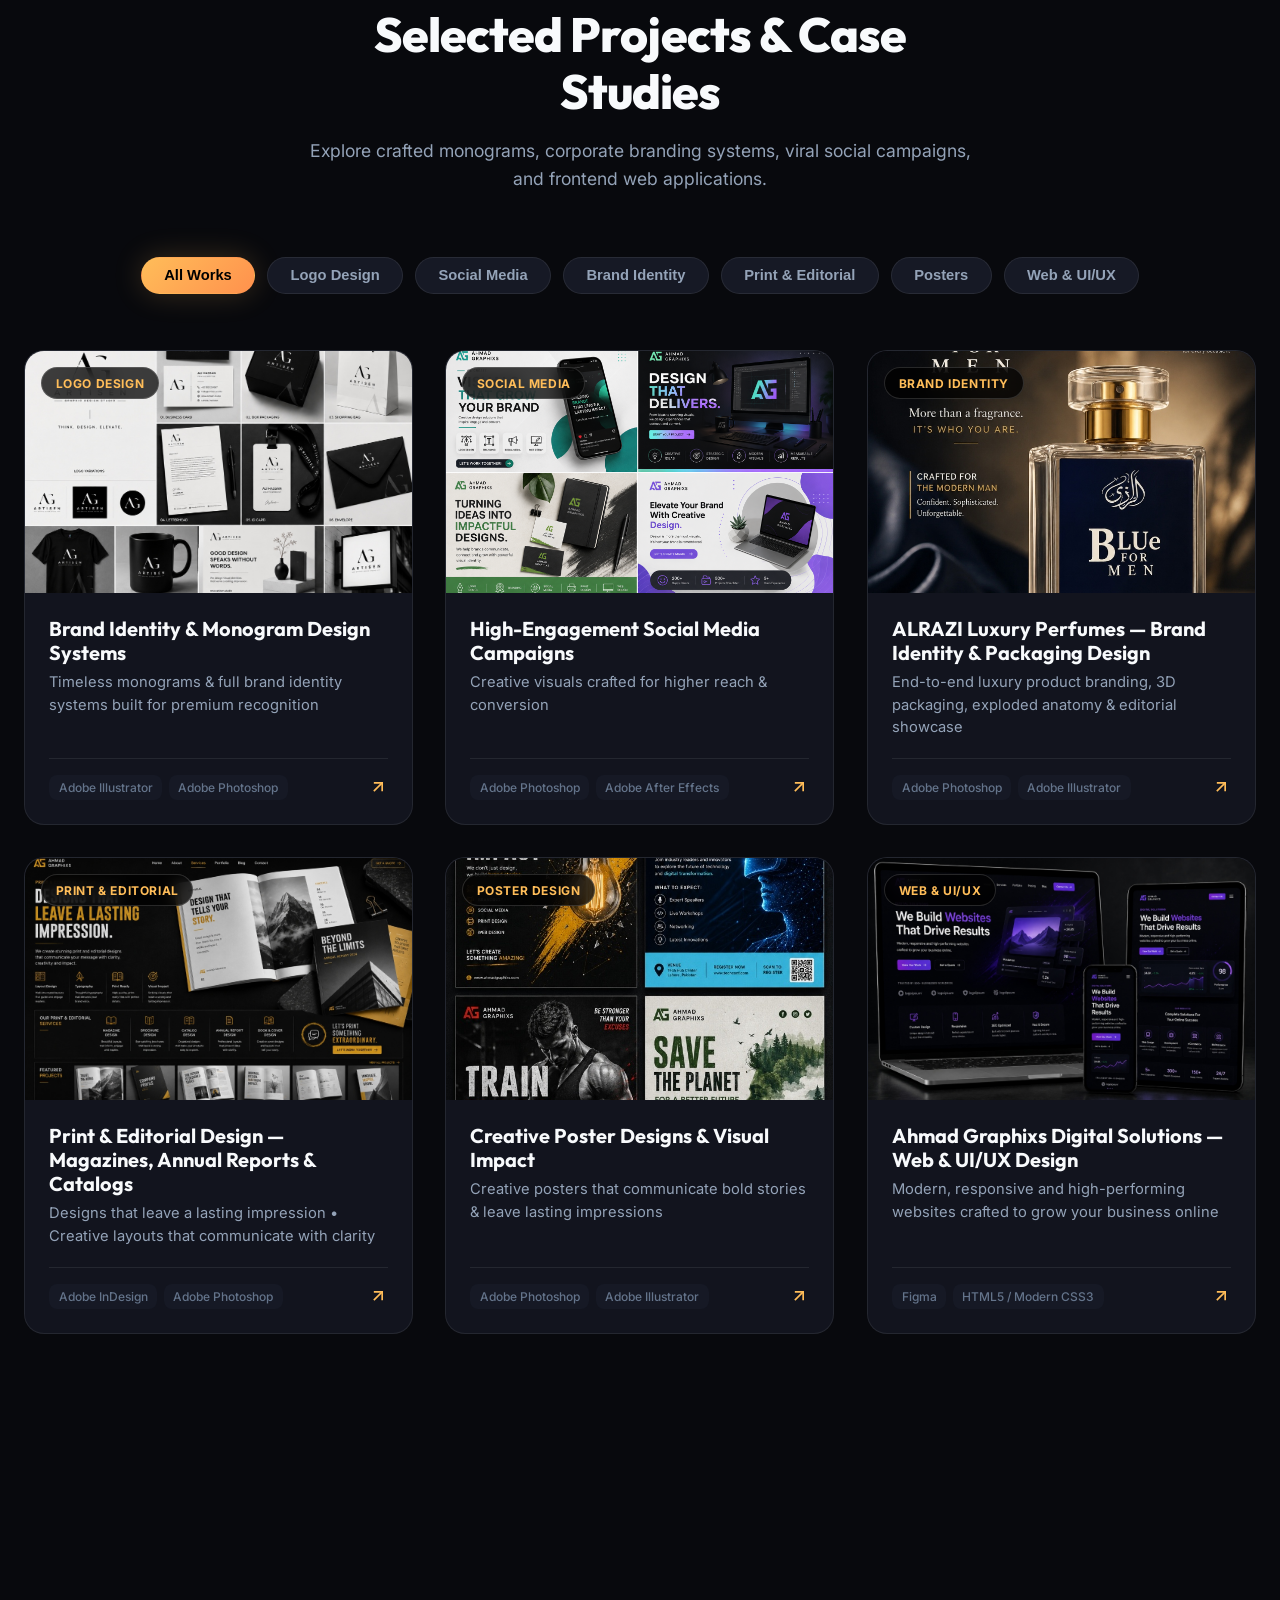
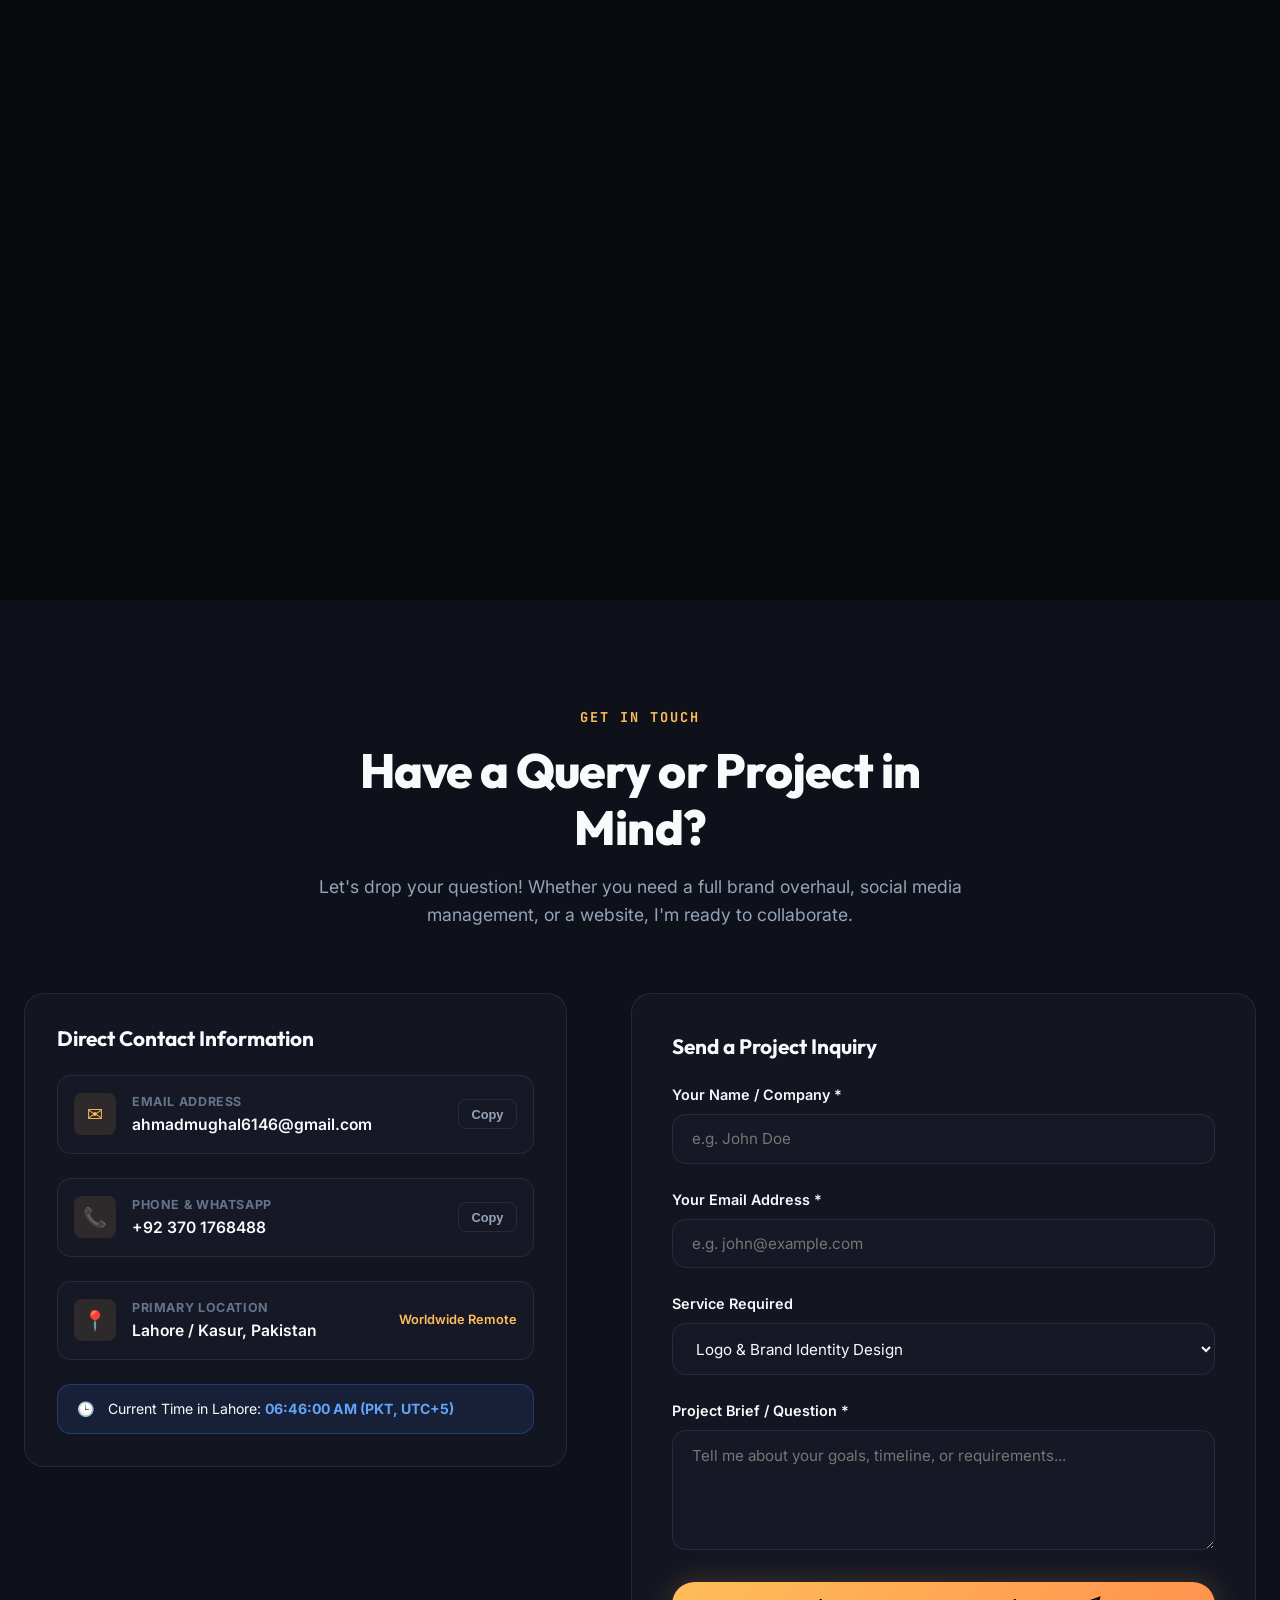
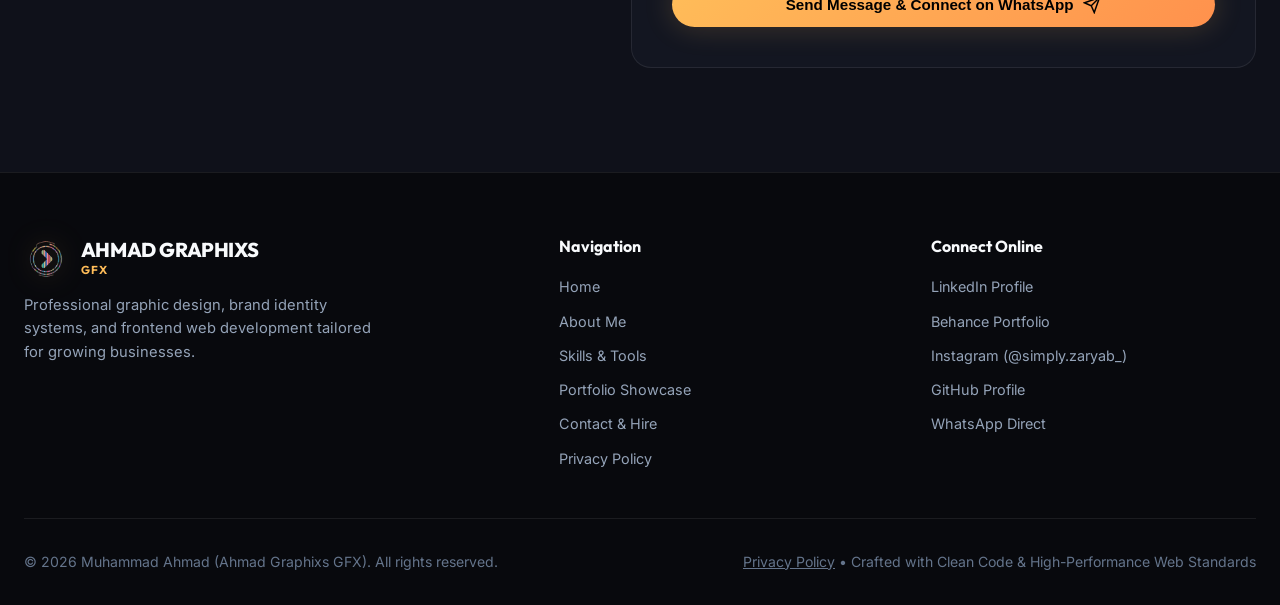
==== commit 908a913a: "Add GitHub profile button (https://github.com/ahmadmughal6146) to Hero and Footer" ====
--- a/index.html
+++ b/index.html
@@ -163,6 +163,10 @@
             <svg width="18" height="18" viewBox="0 0 24 24" fill="currentColor"><path d="M12 2.163c3.204 0 3.584.012 4.85.07 3.252.148 4.771 1.691 4.919 4.919.058 1.265.069 1.645.069 4.849 0 3.205-.012 3.584-.069 4.849-.149 3.225-1.664 4.771-4.919 4.919-1.266.058-1.644.07-4.85.07-3.204 0-3.584-.012-4.849-.07-3.26-.149-4.771-1.699-4.919-4.92-.058-1.265-.07-1.644-.07-4.849 0-3.204.013-3.583.07-4.849.149-3.227 1.664-4.771 4.919-4.919 1.266-.057 1.645-.069 4.849-.069zm0-2.163c-3.259 0-3.667.014-4.947.072-4.358.2-6.78 2.618-6.98 6.98-.059 1.281-.073 1.689-.073 4.948 0 3.259.014 3.668.072 4.948.2 4.358 2.618 6.78 6.98 6.98 1.281.058 1.689.072 4.948.072 3.259 0 3.668-.014 4.948-.072 4.354-.2 6.782-2.618 6.979-6.98.059-1.28.073-1.689.073-4.948 0-3.259-.014-3.667-.072-4.947-.196-4.354-2.617-6.78-6.979-6.98-1.281-.059-1.69-.073-4.949-.073zm0 5.838c-3.403 0-6.162 2.759-6.162 6.162s2.759 6.163 6.162 6.163 6.162-2.759 6.162-6.163c0-3.403-2.759-6.162-6.162-6.162zm0 10.162c-2.209 0-4-1.79-4-4 0-2.209 1.791-4 4-4s4 1.791 4 4c0 2.21-1.791 4-4 4zm6.406-11.845c-.796 0-1.441.645-1.441 1.44s.645 1.44 1.441 1.44c.795 0 1.439-.645 1.439-1.44s-.644-1.44-1.439-1.44z"/></svg>
             <span>Instagram</span>
           </a>
+          <a href="https://github.com/ahmadmughal6146" target="_blank" class="social-pill" title="GitHub">
+            <svg width="18" height="18" viewBox="0 0 24 24" fill="currentColor"><path d="M12 0c-6.626 0-12 5.373-12 12 0 5.302 3.438 9.8 8.207 11.387.599.111.793-.261.793-.577v-2.234c-3.338.726-4.033-1.416-4.033-1.416-.546-1.387-1.333-1.756-1.333-1.756-1.089-.745.083-.729.083-.729 1.205.084 1.839 1.237 1.839 1.237 1.07 1.834 2.807 1.304 3.492.997.107-.775.418-1.305.762-1.604-2.665-.305-5.467-1.334-5.467-5.931 0-1.311.469-2.381 1.236-3.221-.124-.303-.535-1.524.117-3.176 0 0 1.008-.322 3.301 1.23.957-.266 1.983-.399 3.003-.404 1.02.005 2.047.138 3.006.404 2.291-1.552 3.297-1.23 3.297-1.23.653 1.653.242 2.874.118 3.176.77.84 1.235 1.911 1.235 3.221 0 4.609-2.807 5.624-5.479 5.921.43.372.823 1.102.823 2.222v3.293c0 .319.192.694.801.576 4.765-1.589 8.199-6.086 8.199-11.386 0-6.627-5.373-12-12-12z"/></svg>
+            <span>GitHub</span>
+          </a>
         </div>
       </div>
 
@@ -448,6 +452,7 @@
             <a href="https://www.linkedin.com/in/muhammad-ahmad-1760a12bb/" target="_blank" class="footer-link">LinkedIn Profile</a>
             <a href="https://www.behance.net/mhahmad1406" target="_blank" class="footer-link">Behance Portfolio</a>
             <a href="https://www.instagram.com/simply.zaryab_?igsi=MWtzdGdoa2d5bGEwdA==" target="_blank" class="footer-link">Instagram (@simply.zaryab_)</a>
+            <a href="https://github.com/ahmadmughal6146" target="_blank" class="footer-link">GitHub Profile</a>
             <a href="https://wa.me/923701768488" target="_blank" class="footer-link">WhatsApp Direct</a>
           </div>
         </div>
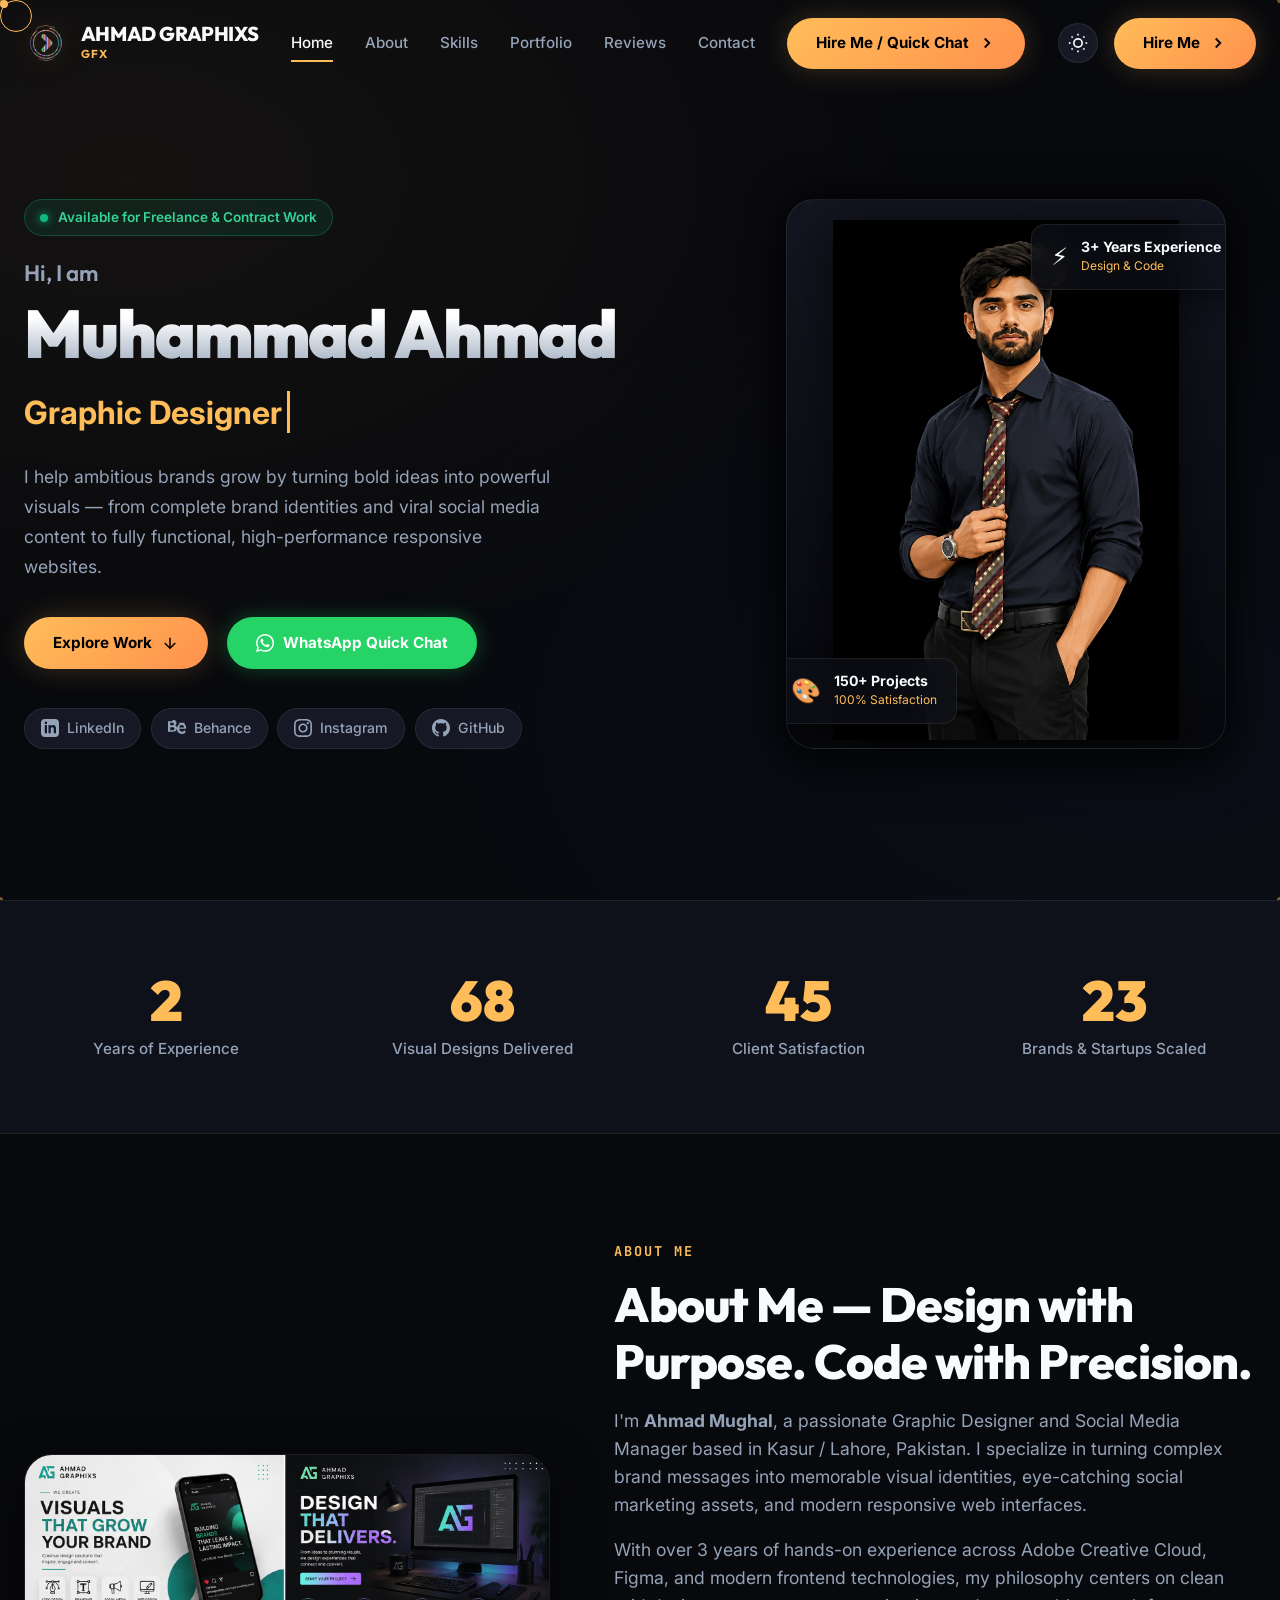
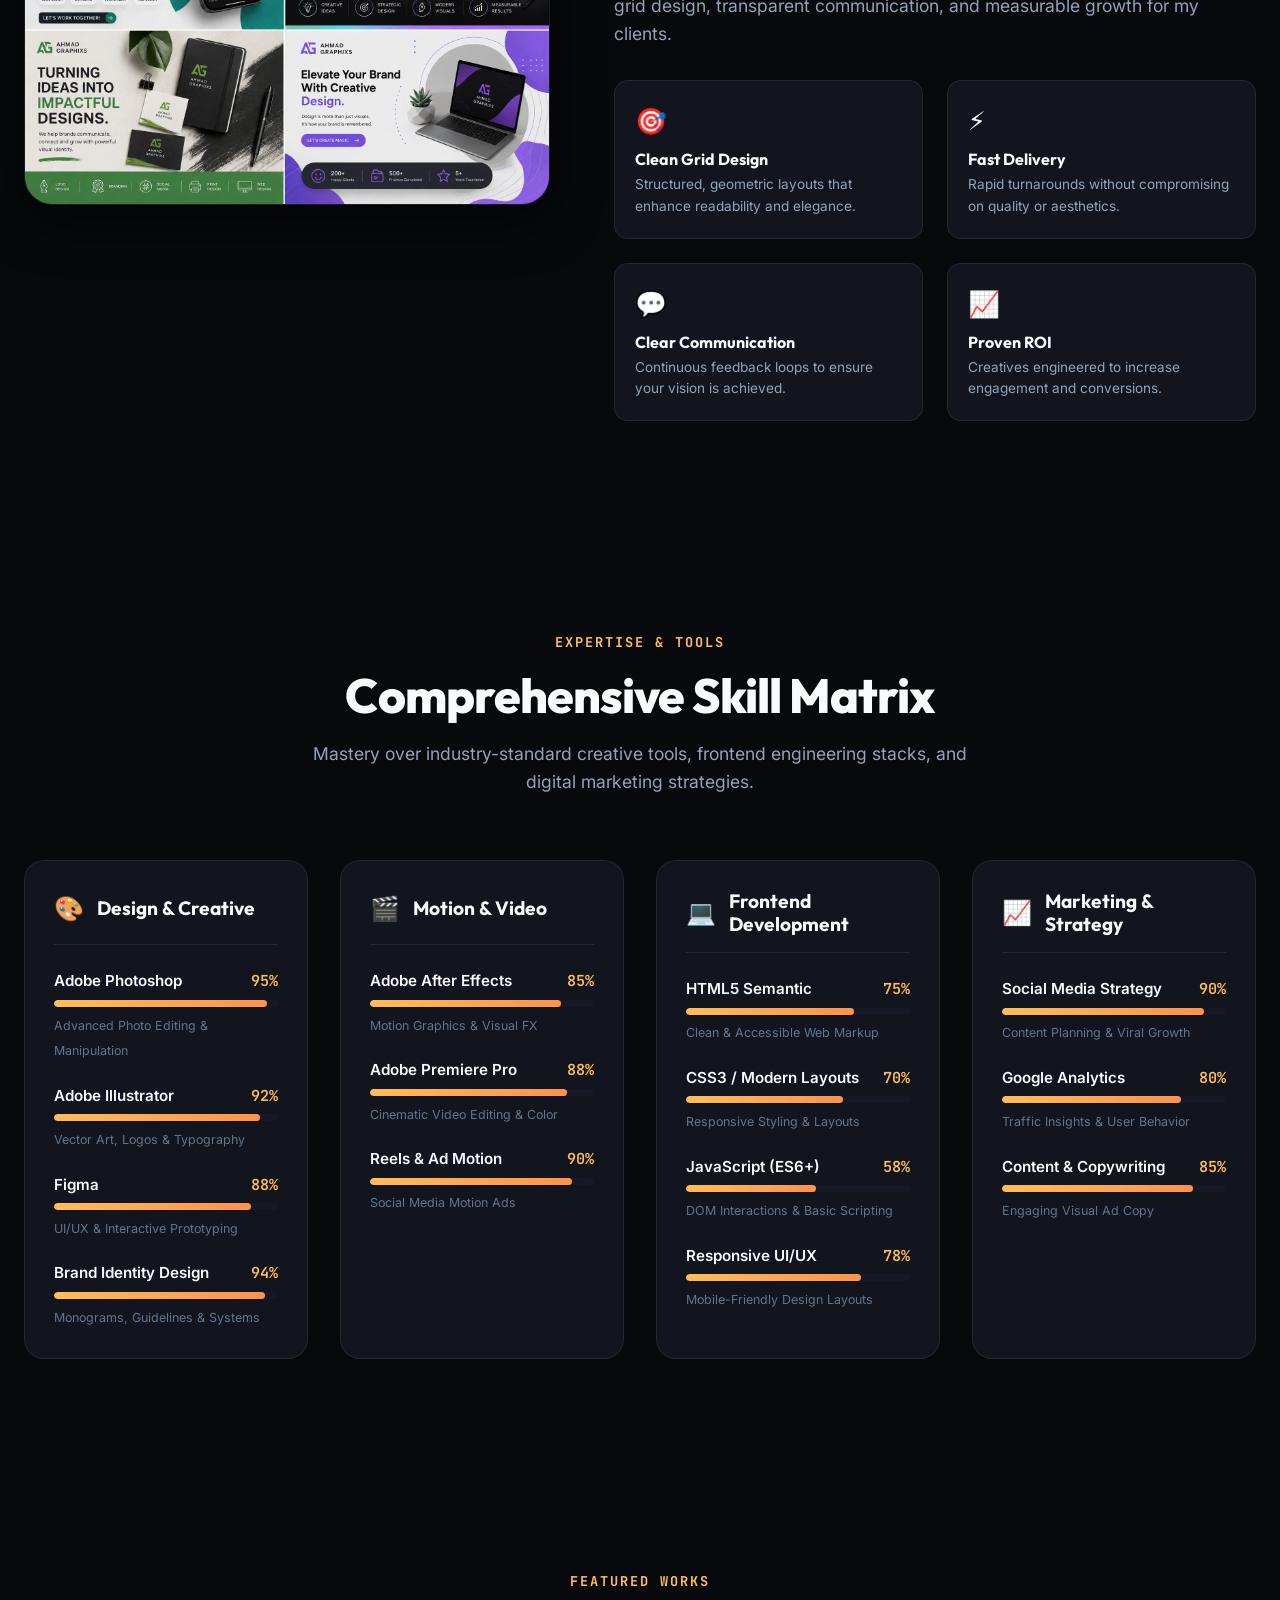
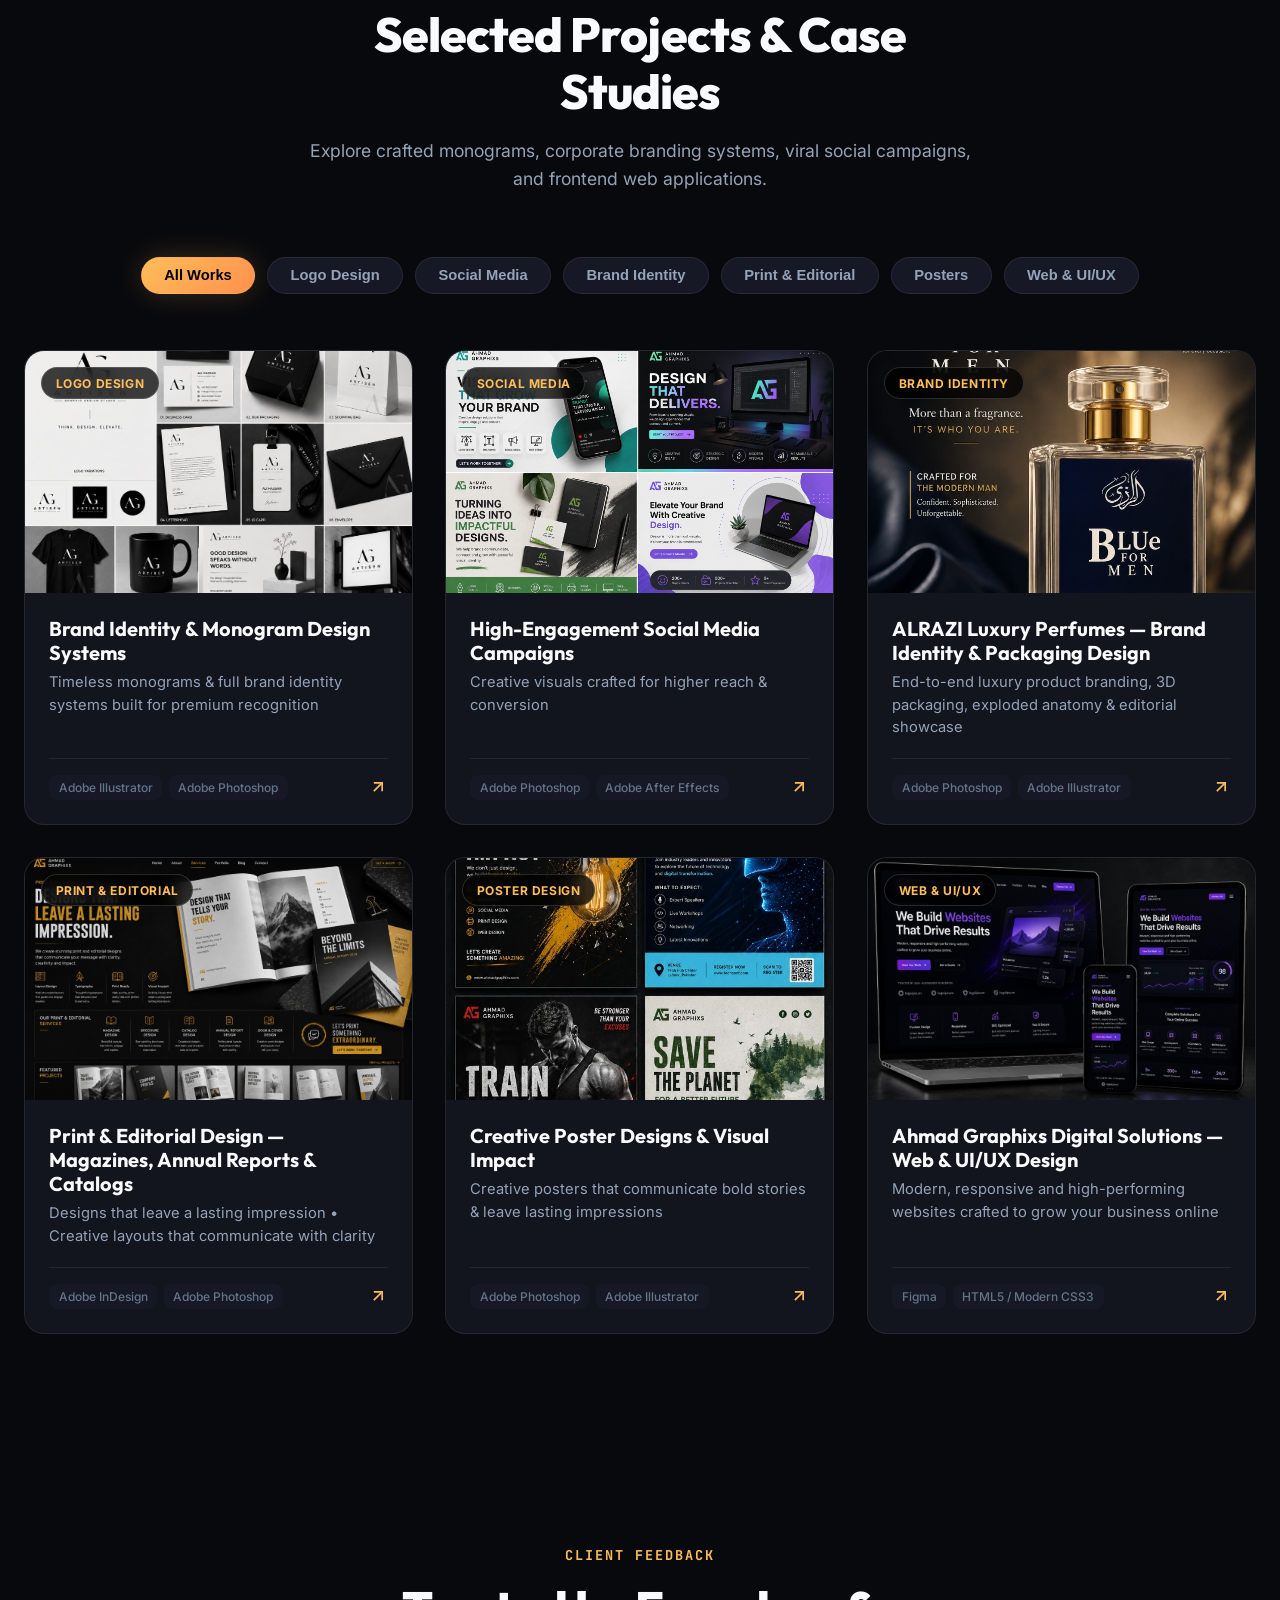
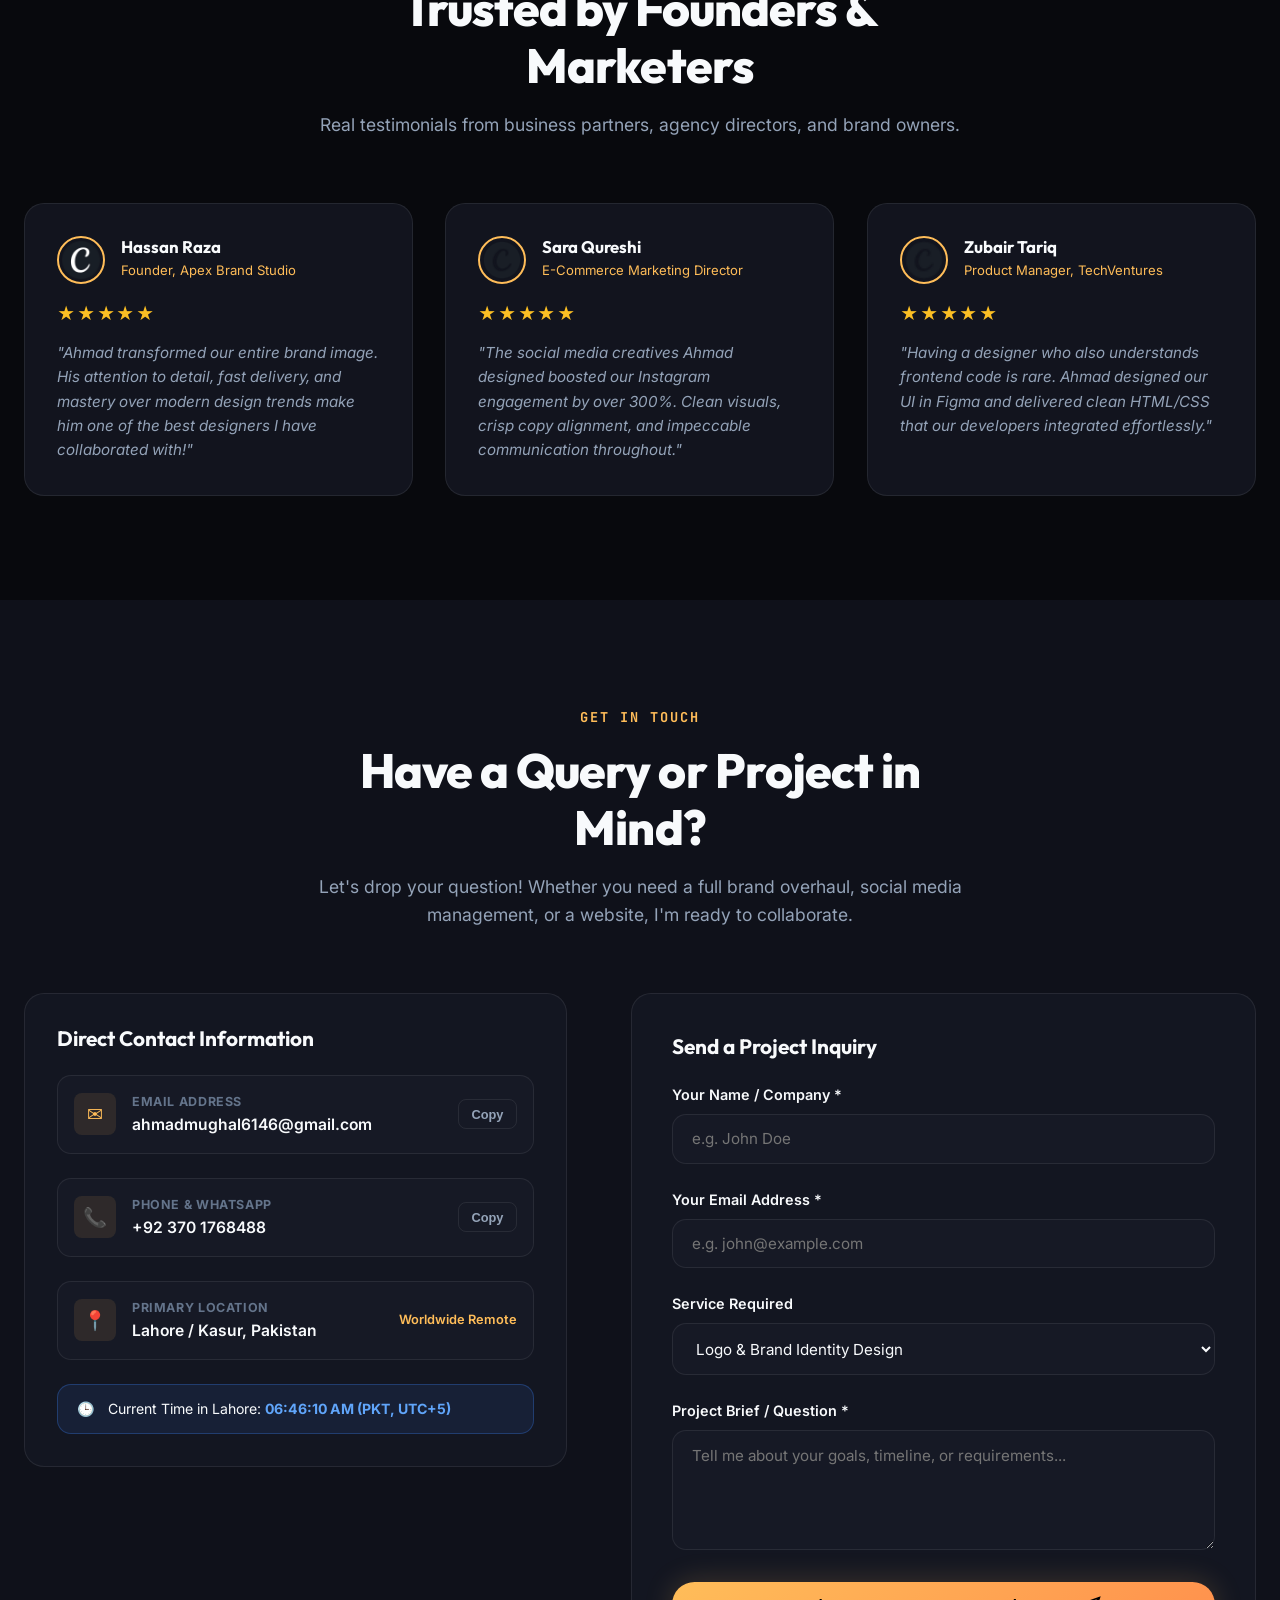
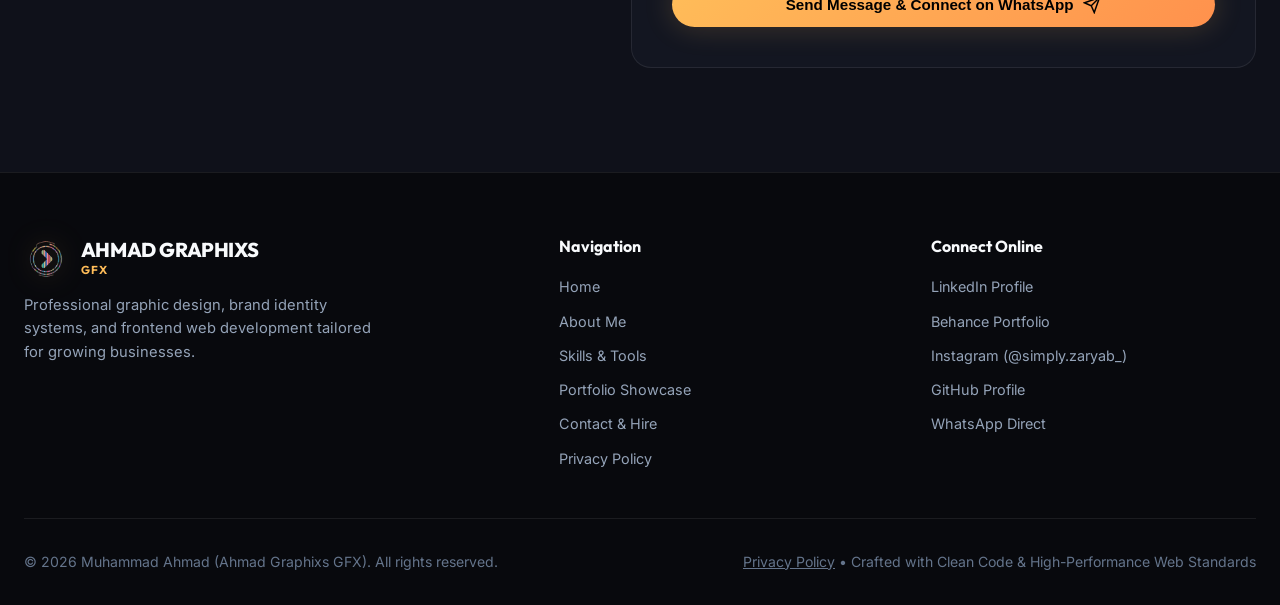
==== commit 37224140: "Fix complete mobile responsiveness: prevent horizontal overflow, responsive navbar drawer, swipeable" ====
--- a/index.html
+++ b/index.html
@@ -98,6 +98,12 @@
         <a href="#portfolio" class="nav-link">Portfolio</a>
         <a href="#testimonials" class="nav-link">Reviews</a>
         <a href="#contact" class="nav-link">Contact</a>
+        <div class="mobile-nav-cta">
+          <a href="https://wa.me/923701768488?text=Hi%20Ahmad,%20I%20would%20like%20to%20discuss%20a%20project%20with%20you!" target="_blank" class="btn btn-primary w-full">
+            <span>Hire Me / Quick Chat</span>
+            <svg width="18" height="18" viewBox="0 0 24 24" fill="none" stroke="currentColor" stroke-width="2.5"><polyline points="9 18 15 12 9 6"></polyline></svg>
+          </a>
+        </div>
       </nav>
 
       <div class="nav-actions">
@@ -105,7 +111,7 @@
           <svg width="20" height="20" viewBox="0 0 24 24" fill="none" stroke="currentColor" stroke-width="2"><circle cx="12" cy="12" r="5"></circle><line x1="12" y1="1" x2="12" y2="3"></line><line x1="12" y1="21" x2="12" y2="23"></line><line x1="4.22" y1="4.22" x2="5.64" y2="5.64"></line><line x1="18.36" y1="18.36" x2="19.78" y2="19.78"></line><line x1="1" y1="12" x2="3" y2="12"></line><line x1="21" y1="12" x2="23" y2="12"></line><line x1="4.22" y1="19.78" x2="5.64" y2="18.36"></line><line x1="18.36" y1="5.64" x2="19.78" y2="4.22"></line></svg>
         </button>
 
-        <a href="https://wa.me/923701768488?text=Hi%20Ahmad,%20I%20would%20like%20to%20discuss%20a%20project%20with%20you!" target="_blank" class="btn btn-primary">
+        <a href="https://wa.me/923701768488?text=Hi%20Ahmad,%20I%20would%20like%20to%20discuss%20a%20project%20with%20you!" target="_blank" class="btn btn-primary nav-hire-btn">
           <span>Hire Me</span>
           <svg width="18" height="18" viewBox="0 0 24 24" fill="none" stroke="currentColor" stroke-width="2.5"><polyline points="9 18 15 12 9 6"></polyline></svg>
         </a>
--- a/css/style.css
+++ b/css/style.css
@@ -89,6 +89,9 @@
   font-size: 16px;
   -webkit-text-size-adjust: 100%;
   color-scheme: dark;
+  overflow-x: hidden;
+  max-width: 100vw;
+  width: 100%;
 }
 
 body {
@@ -409,7 +412,8 @@
 .hero-social-pills {
   display: flex;
   align-items: center;
-  gap: 0.8rem;
+  flex-wrap: wrap;
+  gap: 0.6rem;
 }
 
 .social-pill {
--- a/css/animations.css
+++ b/css/animations.css
@@ -309,6 +309,9 @@
 }
 
 /* 8. Responsive Breakpoints */
+/* 8. Master Mobile-First Responsive Breakpoints */
+
+/* Tablet & Smaller Laptops (<= 1024px) */
 @media (max-width: 1024px) {
   .hero-grid {
     grid-template-columns: 1fr;
@@ -316,7 +319,7 @@
   }
 
   .hero-visual-container {
-    max-width: 520px;
+    max-width: 480px;
     margin: 0 auto;
   }
 
@@ -343,25 +346,85 @@
   }
 }
 
+/* Mobile Devices & Tablets (<= 768px) */
 @media (max-width: 768px) {
+  html, body {
+    overflow-x: hidden !important;
+    max-width: 100vw !important;
+    width: 100% !important;
+  }
+
+  .container {
+    padding-inline: 1.15rem;
+  }
+
+  /* Header & Navigation */
+  .header-nav {
+    padding: 0.65rem 0;
+  }
+
+  .brand-logo-img {
+    width: 36px;
+    height: 36px;
+  }
+
+  .brand-name {
+    font-size: 1.02rem;
+  }
+
+  .brand-sub {
+    font-size: 0.65rem;
+    letter-spacing: 0.08em;
+  }
+
+  .nav-actions {
+    gap: 0.5rem;
+  }
+
+  .nav-hire-btn {
+    display: none !important;
+  }
+
   .mobile-menu-toggle {
-    display: block;
+    display: flex !important;
+    align-items: center;
+    justify-content: center;
+    width: 40px;
+    height: 40px;
+    border-radius: var(--radius-md);
+    background: var(--bg-tertiary);
+    border: 1px solid var(--border-subtle);
+    color: var(--text-primary);
+    cursor: pointer;
+    transition: all var(--transition-fast);
+  }
+
+  .mobile-menu-toggle.active {
+    border-color: var(--accent-primary);
+    color: var(--accent-primary);
+    background: var(--bg-secondary);
   }
 
   .nav-menu-links {
     position: fixed;
-    top: 72px;
+    top: 60px;
     left: 0;
     width: 100%;
-    background: var(--bg-secondary);
+    height: calc(100vh - 60px);
+    background: rgba(8, 9, 13, 0.98);
+    backdrop-filter: blur(24px);
+    -webkit-backdrop-filter: blur(24px);
     border-bottom: 1px solid var(--border-subtle);
     flex-direction: column;
-    padding: 2rem;
-    gap: 1.5rem;
+    padding: 2rem 1.5rem 3rem;
+    gap: 1.25rem;
     opacity: 0;
     visibility: hidden;
-    transform: translateY(-20px);
+    transform: translateY(-15px);
     transition: all var(--transition-normal);
+    z-index: 1000;
+    overflow-y: auto;
+    box-shadow: 0 20px 40px rgba(0, 0, 0, 0.9);
   }
 
   .nav-menu-links.mobile-open {
@@ -370,54 +433,343 @@
     transform: translateY(0);
   }
 
+  .nav-menu-links .nav-link {
+    font-size: 1.15rem;
+    font-weight: 600;
+    padding: 0.75rem 0;
+    border-bottom: 1px solid var(--border-subtle);
+    width: 100%;
+    display: block;
+  }
+
+  .mobile-nav-cta {
+    display: block !important;
+    margin-top: 1rem;
+    width: 100%;
+  }
+
+  /* Hero Section Mobile */
+  .hero-section {
+    padding: 5.5rem 0 3rem;
+    min-height: auto;
+  }
+
+  .hero-greeting {
+    font-size: 1.1rem;
+  }
+
+  .hero-name {
+    font-size: clamp(2.1rem, 8vw, 3rem);
+    line-height: 1.15;
+  }
+
+  .hero-role-wrapper {
+    font-size: 1.2rem;
+    min-height: 2rem;
+    margin-bottom: 1.1rem;
+  }
+
+  .hero-bio {
+    font-size: 0.95rem;
+    line-height: 1.65;
+    margin-bottom: 1.75rem;
+  }
+
+  .hero-cta-group {
+    flex-direction: column;
+    width: 100%;
+    gap: 0.75rem;
+    margin-bottom: 1.8rem;
+  }
+
+  .hero-cta-group .btn {
+    width: 100%;
+    padding: 0.85rem 1.2rem;
+  }
+
+  .hero-social-pills {
+    display: grid;
+    grid-template-columns: 1fr 1fr;
+    gap: 0.5rem;
+    width: 100%;
+  }
+
+  .social-pill {
+    padding: 0.5rem 0.6rem;
+    font-size: 0.82rem;
+    justify-content: center;
+    width: 100%;
+  }
+
+  /* Hero Visual Card */
+  .hero-visual-container {
+    max-width: 100%;
+    width: 100%;
+    padding: 0 0.5rem;
+  }
+
+  .hero-visual-card {
+    max-width: 100%;
+    width: 100%;
+    padding: 1rem 1rem 0.5rem;
+  }
+
+  .hero-main-img {
+    max-height: 380px;
+    width: 100%;
+  }
+
+  .hero-badge-float {
+    padding: 0.6rem 0.9rem;
+    max-width: calc(100% - 1.5rem);
+  }
+
+  .hero-badge-float.top-badge {
+    top: 1rem;
+    right: 0.75rem;
+  }
+
+  .hero-badge-float.bottom-badge {
+    bottom: 1rem;
+    left: 0.75rem;
+  }
+
+  /* Stats Banner Mobile */
+  .stats-counter-section {
+    padding: 2.2rem 0;
+  }
+
   .stats-grid {
     grid-template-columns: 1fr 1fr;
+    gap: 1.2rem;
+  }
+
+  .stat-card-item {
+    padding: 0.5rem;
+  }
+
+  .counter-number {
+    font-size: 2.2rem;
+  }
+
+  .stat-label-text {
+    font-size: 0.82rem;
+  }
+
+  /* Section Headers Mobile */
+  section {
+    padding: 4.5rem 0;
+  }
+
+  .section-header {
+    margin-bottom: 2.5rem;
+  }
+
+  .section-title {
+    font-size: 1.85rem;
+  }
+
+  .section-desc {
+    font-size: 0.95rem;
+  }
+
+  /* Portfolio Filter Row - Swipeable Horizontal Bar */
+  .portfolio-filter-row {
+    display: flex;
+    flex-wrap: nowrap;
+    overflow-x: auto;
+    justify-content: flex-start;
+    gap: 0.5rem;
+    padding: 0.25rem 0.25rem 0.75rem;
+    margin-bottom: 2rem;
+    -webkit-overflow-scrolling: touch;
+    scrollbar-width: none;
+  }
+
+  .portfolio-filter-row::-webkit-scrollbar {
+    display: none;
+  }
+
+  .filter-pill {
+    white-space: nowrap;
+    padding: 0.45rem 1rem;
+    font-size: 0.82rem;
+    flex-shrink: 0;
+  }
+
+  .portfolio-grid {
+    grid-template-columns: 1fr;
     gap: 1.5rem;
-  }
-
-  .portfolio-grid {
-    grid-template-columns: 1fr;
-  }
-
+    width: 100%;
+  }
+
+  .project-card {
+    width: 100%;
+    min-width: 0;
+  }
+
+  .card-overlay {
+    opacity: 1;
+    background: linear-gradient(180deg, transparent 55%, rgba(8, 9, 13, 0.95) 100%);
+    align-items: flex-end;
+    padding-bottom: 1rem;
+  }
+
+  .btn-review {
+    padding: 0.55rem 1.2rem;
+    font-size: 0.85rem;
+  }
+
+  /* About Highlights Mobile */
   .about-highlights-list {
     grid-template-columns: 1fr;
+    gap: 1rem;
+  }
+
+  .about-highlight-card {
+    padding: 1.1rem;
+  }
+
+  /* Skills Matrix Mobile */
+  .skills-matrix-grid {
+    grid-template-columns: 1fr;
+    gap: 1.25rem;
+    width: 100%;
+  }
+
+  .skill-category-card {
+    padding: 1.3rem;
+  }
+
+  /* Testimonials Mobile */
+  .testimonials-slider {
+    grid-template-columns: 1fr;
+    gap: 1.25rem;
+  }
+
+  .testimonial-card {
+    padding: 1.4rem;
+  }
+
+  /* Contact Mobile */
+  .contact-grid {
+    grid-template-columns: 1fr;
+    gap: 2rem;
+  }
+
+  .contact-direct-card,
+  .contact-form-card {
+    padding: 1.4rem 1.15rem;
+    border-radius: var(--radius-lg);
+  }
+
+  .contact-item {
+    flex-direction: column;
+    align-items: flex-start;
+    gap: 0.75rem;
+  }
+
+  .contact-item .btn-copy {
+    align-self: flex-start;
+  }
+
+  .form-input,
+  .form-select,
+  .form-textarea {
+    font-size: 16px !important; /* Prevents auto-zoom on iOS Safari */
+    padding: 0.8rem 1rem;
+  }
+
+  /* Lightbox Modal Mobile */
+  .project-modal-backdrop {
+    padding: 0.4rem;
+  }
+
+  .project-modal-window {
+    max-height: 94vh;
+    border-radius: var(--radius-lg);
+  }
+
+  .modal-grid {
+    grid-template-columns: 1fr;
+    min-height: auto;
+  }
+
+  .modal-visual-side {
+    padding: 0.85rem;
+    border-radius: var(--radius-lg) var(--radius-lg) 0 0;
+  }
+
+  .main-gallery-view {
+    aspect-ratio: 16 / 11;
+  }
+
+  .modal-info-side {
+    padding: 1.25rem 1rem 2rem;
+    gap: 1.2rem;
+  }
+
+  .modal-project-title {
+    font-size: 1.35rem;
+  }
+
+  .modal-close-btn {
+    top: 0.6rem;
+    right: 0.6rem;
+    width: 36px;
+    height: 36px;
+    background: rgba(0, 0, 0, 0.85);
+    border: 1px solid rgba(255, 255, 255, 0.3);
+  }
+
+  .gallery-arrow {
+    width: 36px;
+    height: 36px;
+  }
+
+  /* Footer Mobile */
+  .footer-main {
+    padding: 3rem 0 1.5rem;
   }
 
   .footer-top-grid {
     grid-template-columns: 1fr;
+    gap: 2rem;
   }
 
   .footer-bottom-bar {
     flex-direction: column;
-    gap: 1rem;
+    gap: 0.8rem;
     text-align: center;
   }
 
+  /* Utilities */
   .custom-cursor,
   .custom-cursor-dot {
     display: none !important;
   }
 
   #particles-canvas {
-    opacity: 0.25;
-  }
-}
-
-@media (max-width: 480px) {
-  .hero-cta-group {
-    flex-direction: column;
-    width: 100%;
-  }
-
-  .hero-cta-group .btn {
-    width: 100%;
+    opacity: 0.2;
+  }
+}
+
+/* Extra Small Phones (<= 380px) */
+@media (max-width: 380px) {
+  .hero-name {
+    font-size: 1.95rem;
   }
 
   .stats-grid {
     grid-template-columns: 1fr;
-  }
-
-  .project-modal-backdrop {
-    padding: 0.5rem;
-  }
-}
+    gap: 1rem;
+  }
+
+  .hero-social-pills {
+    grid-template-columns: 1fr;
+  }
+
+  .brand-text {
+    max-width: 140px;
+  }
+}
